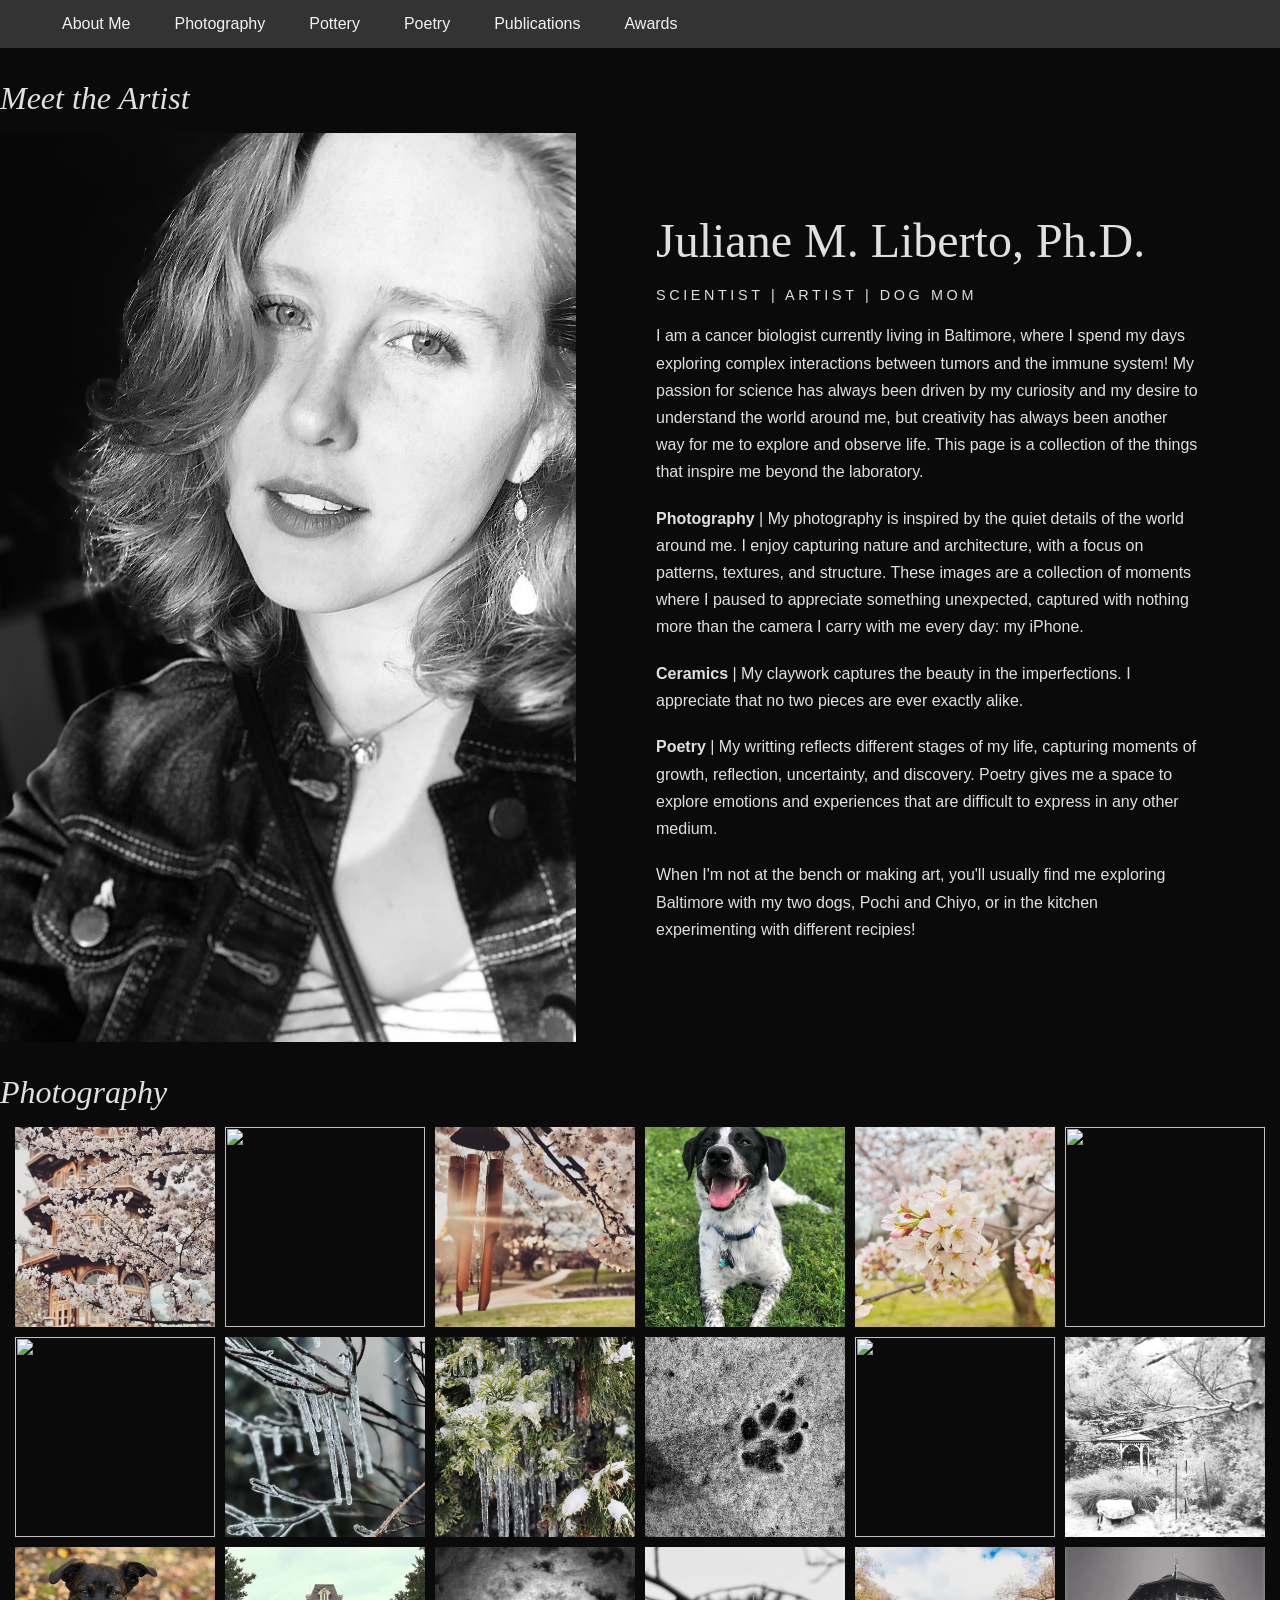
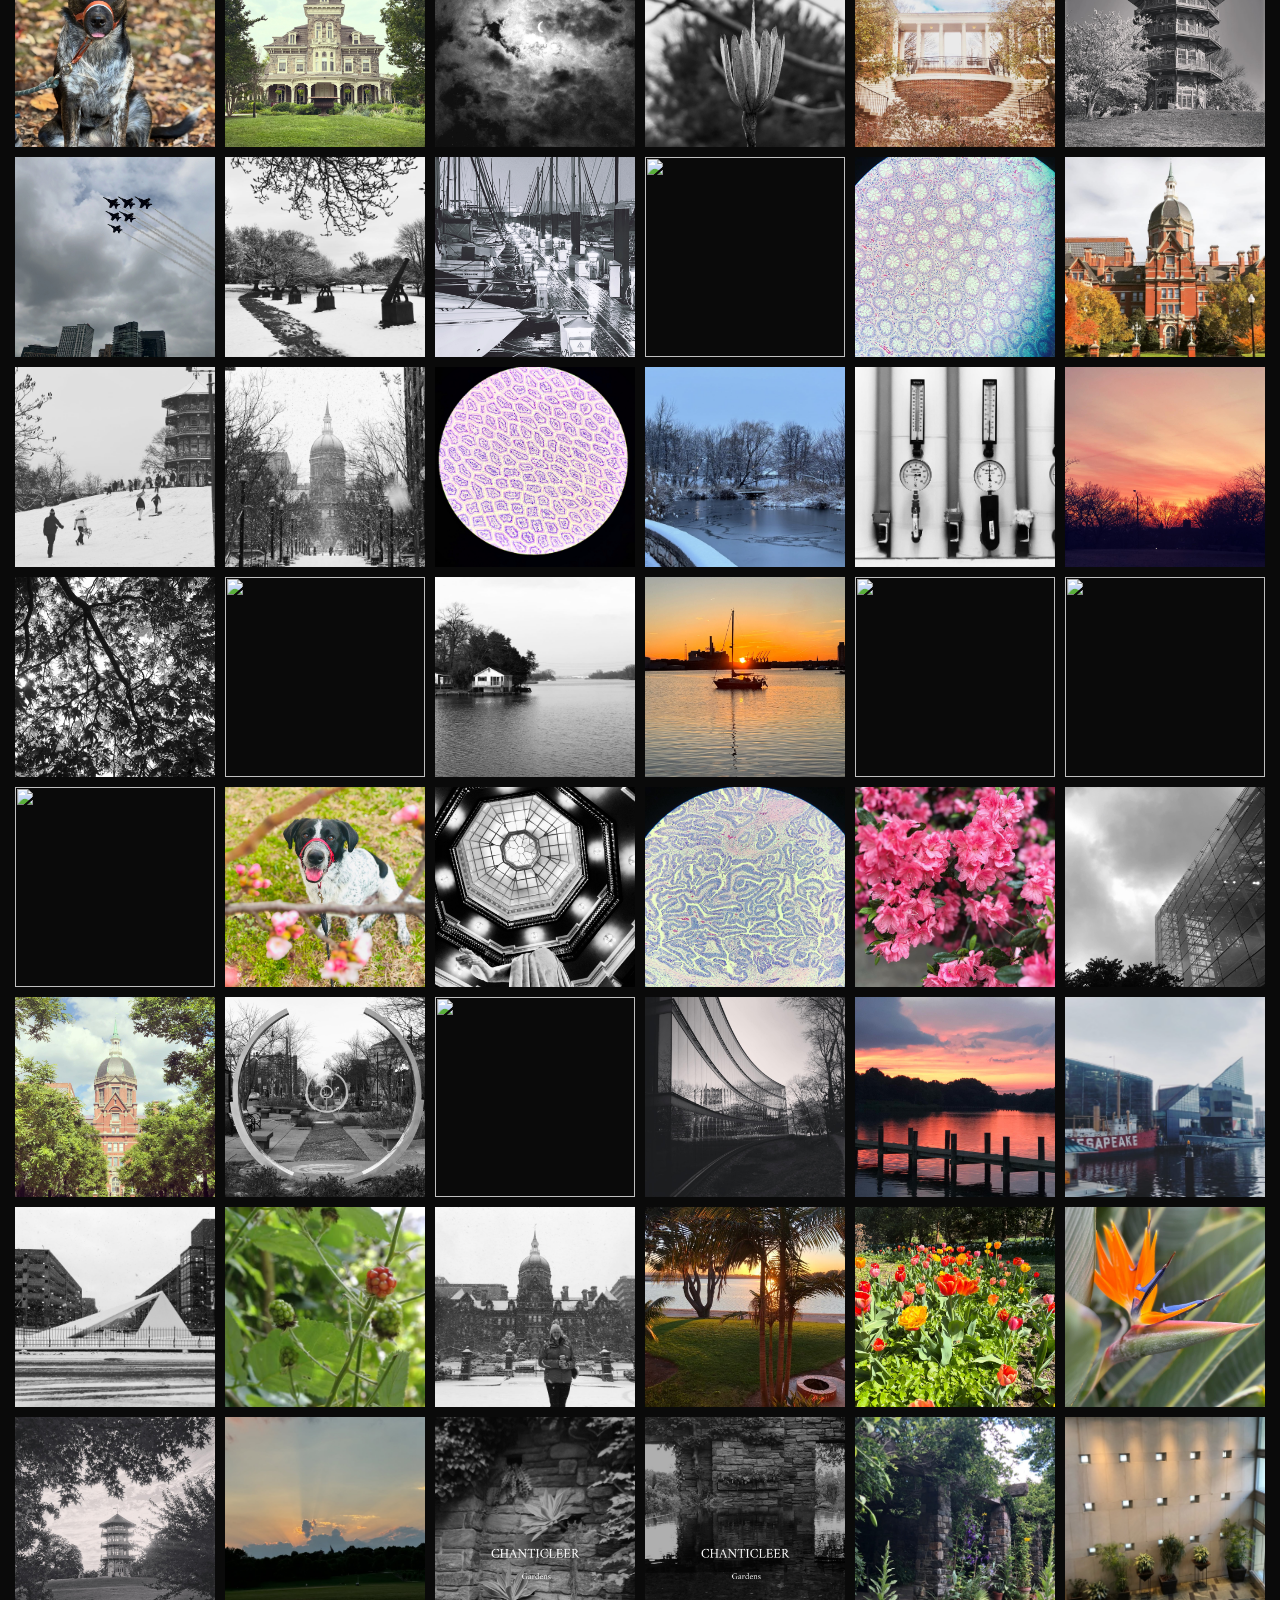
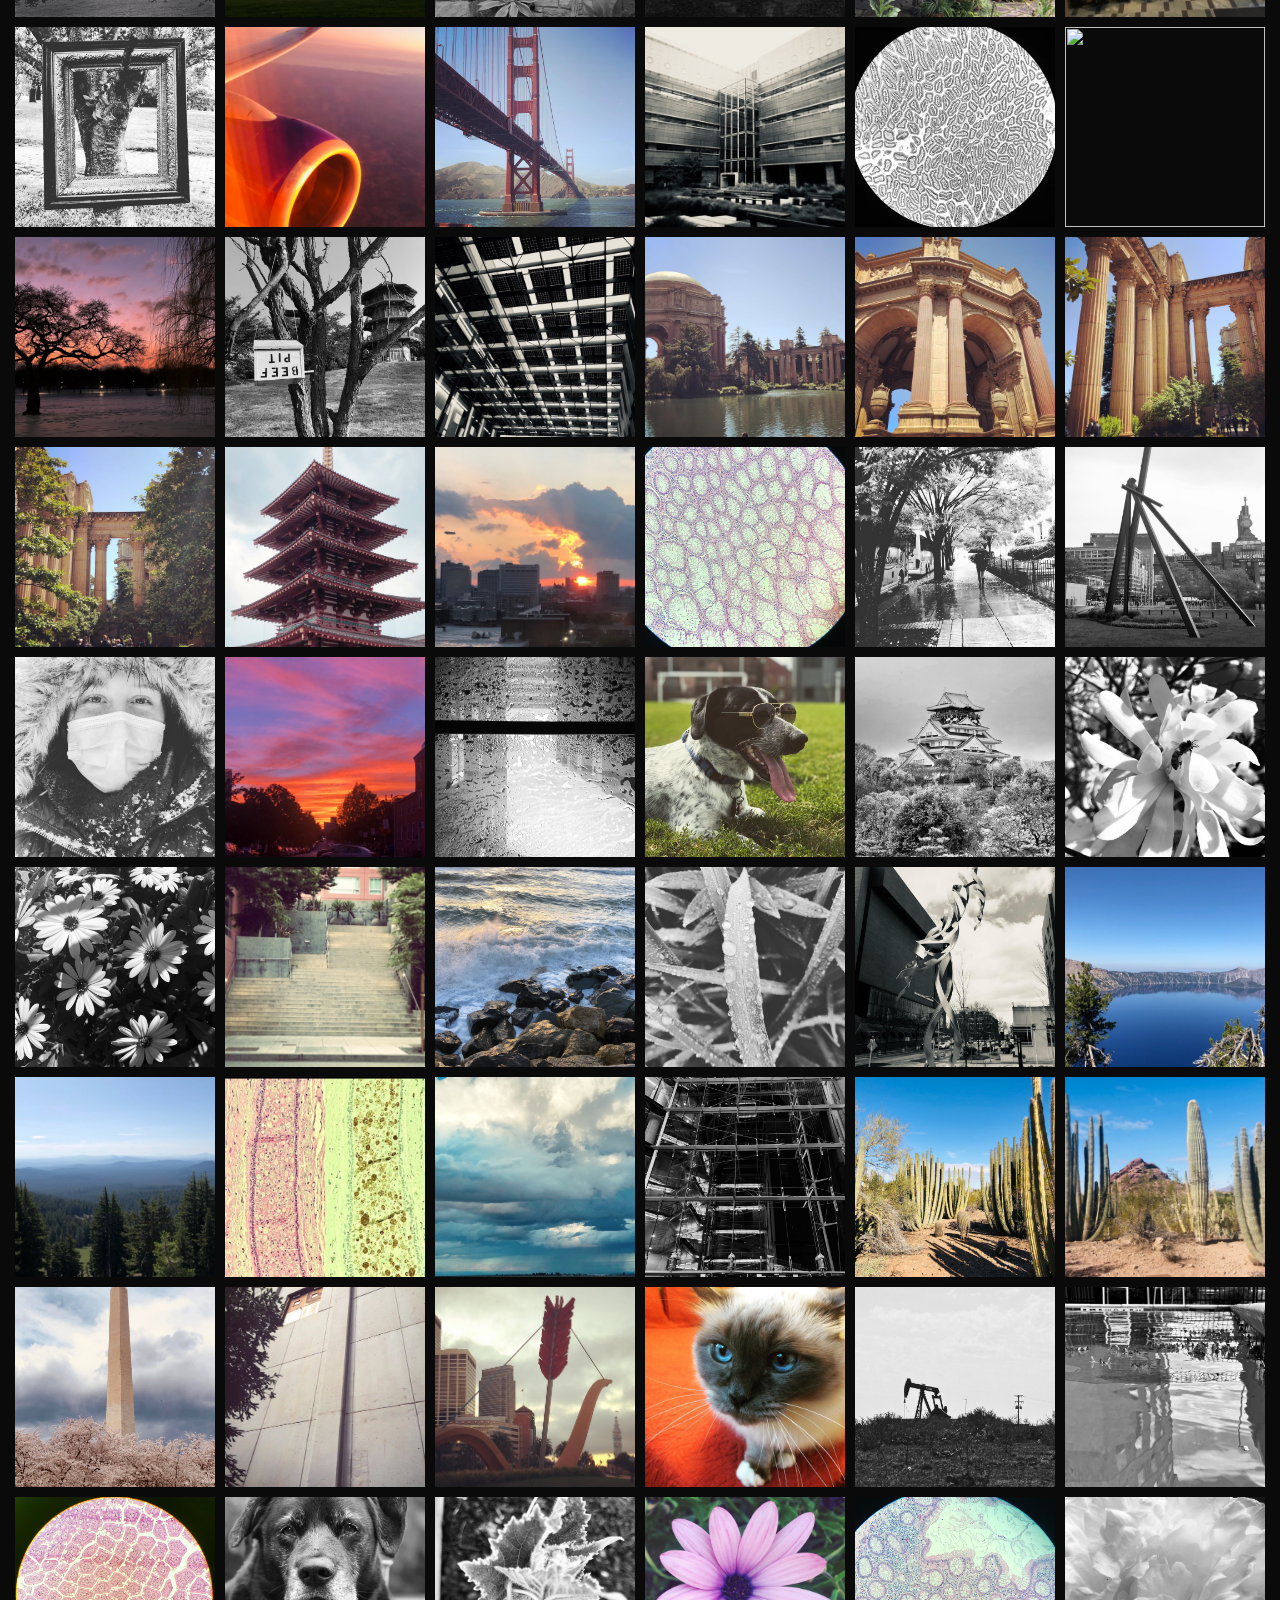
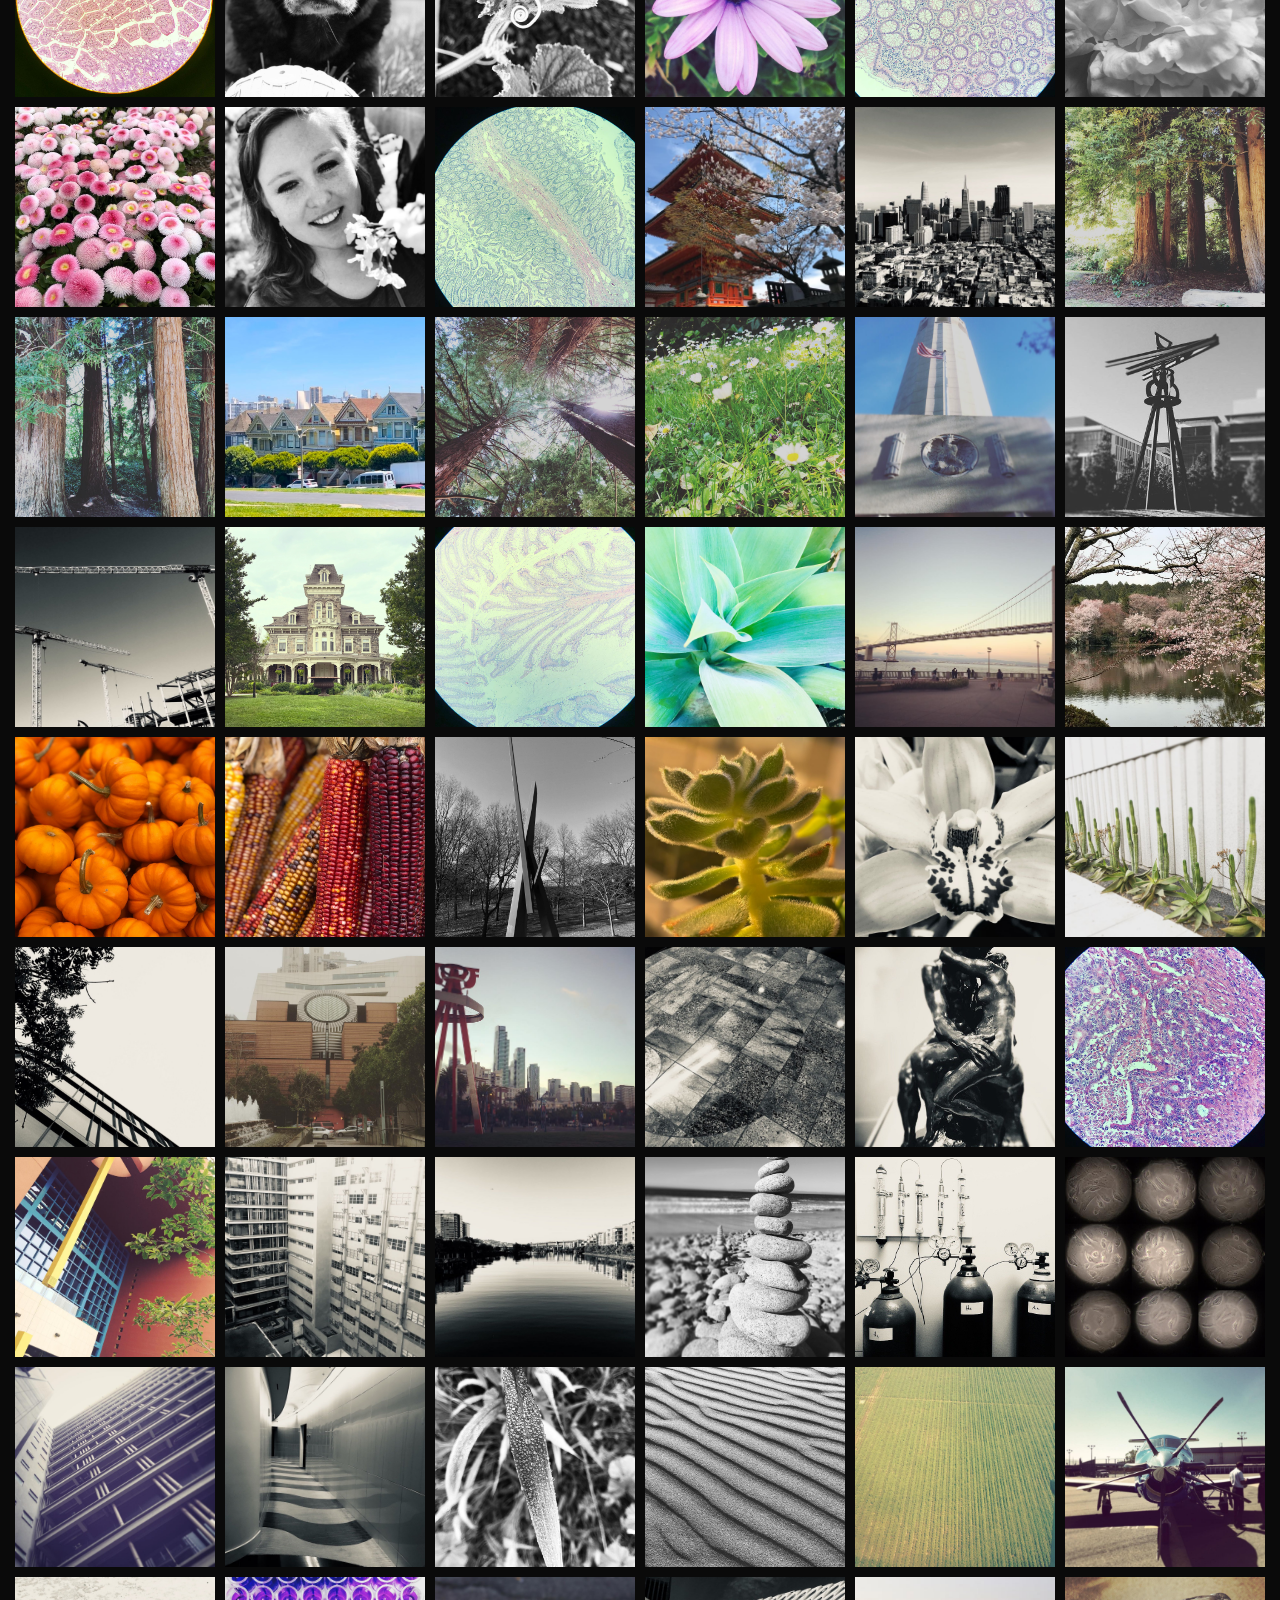
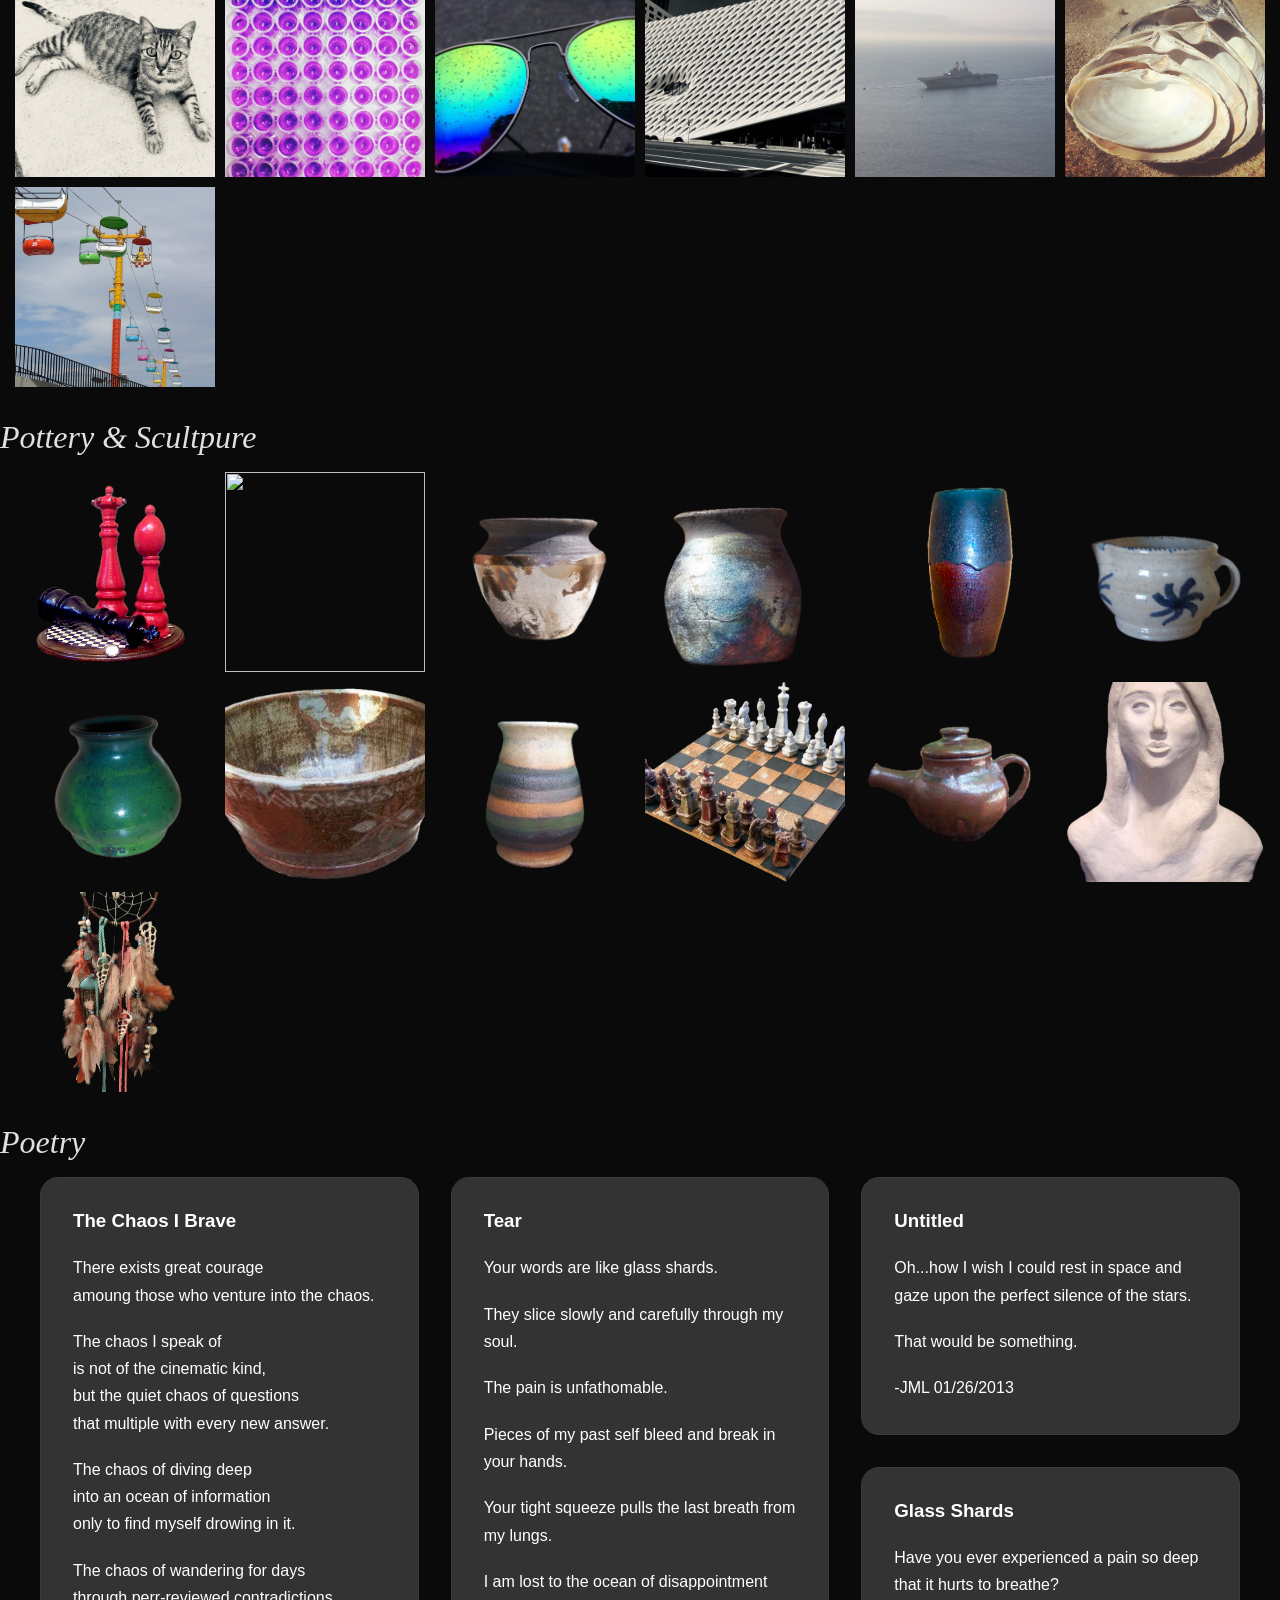
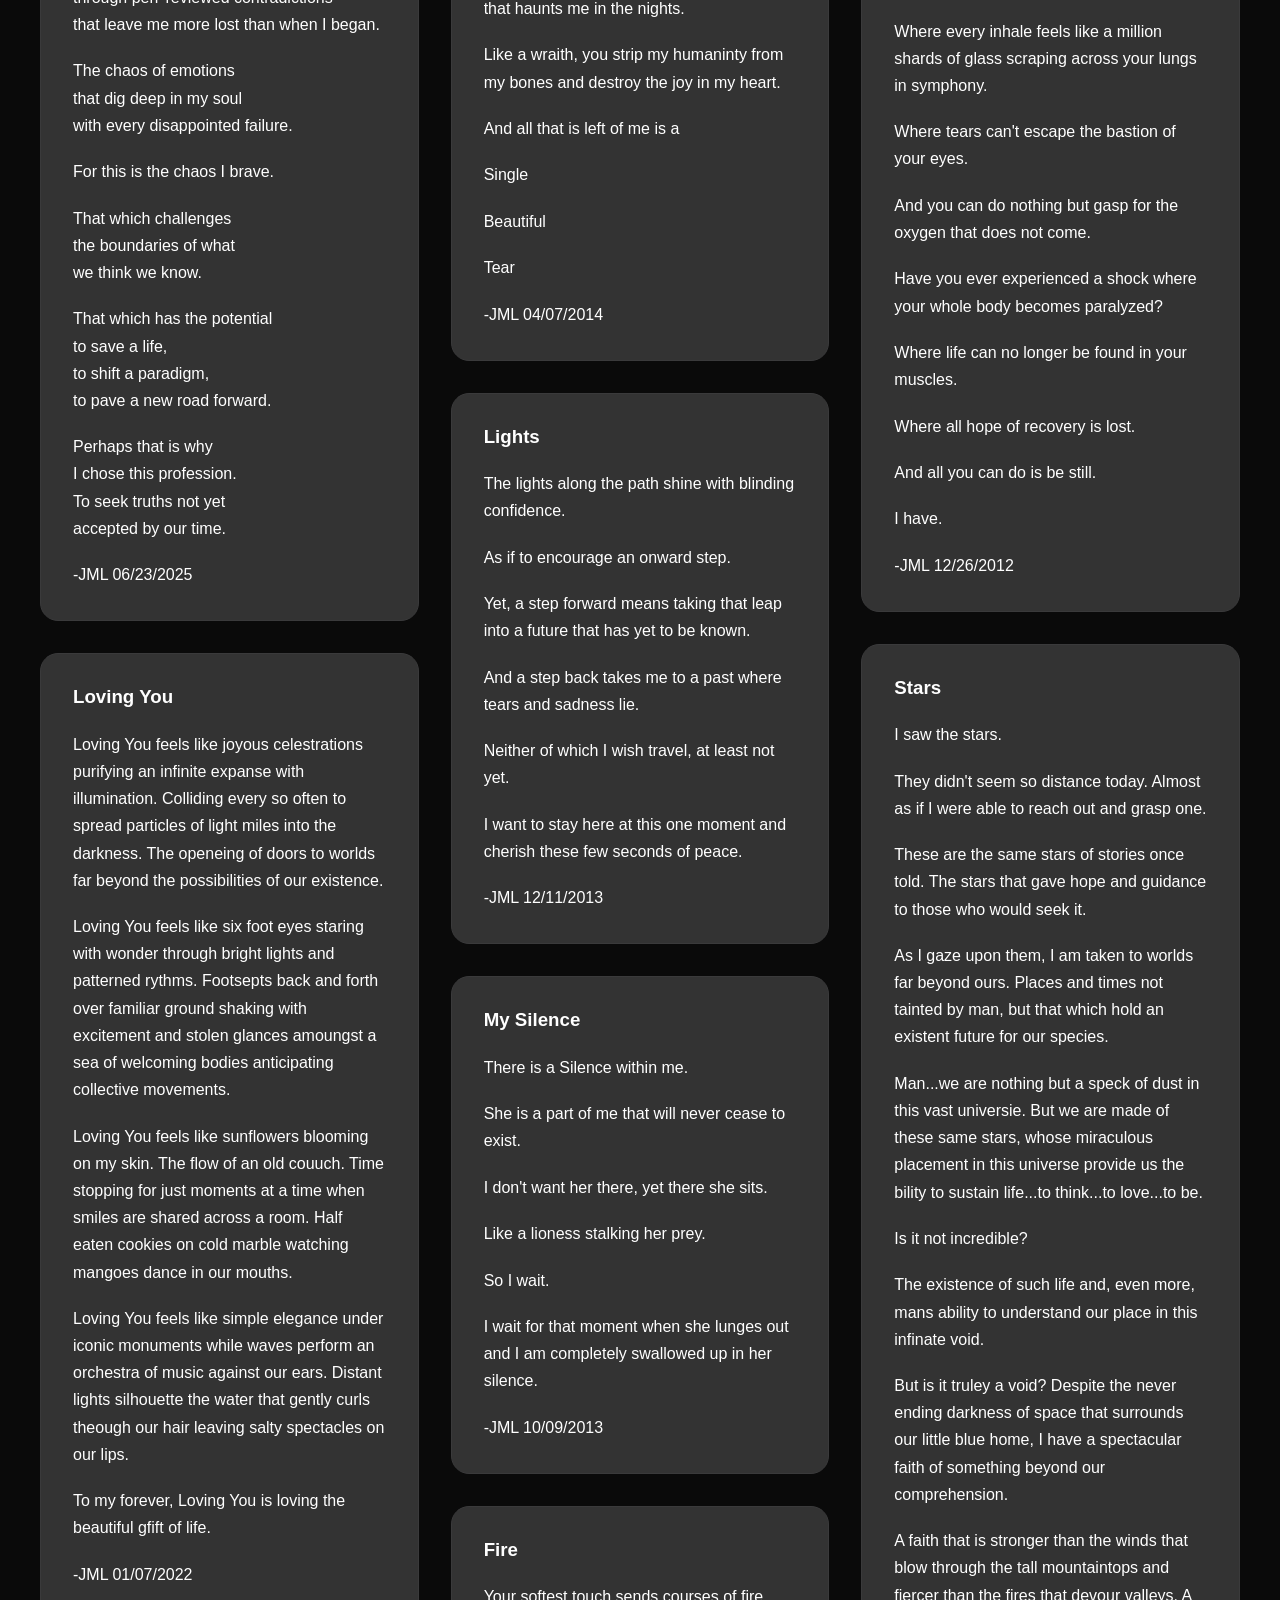
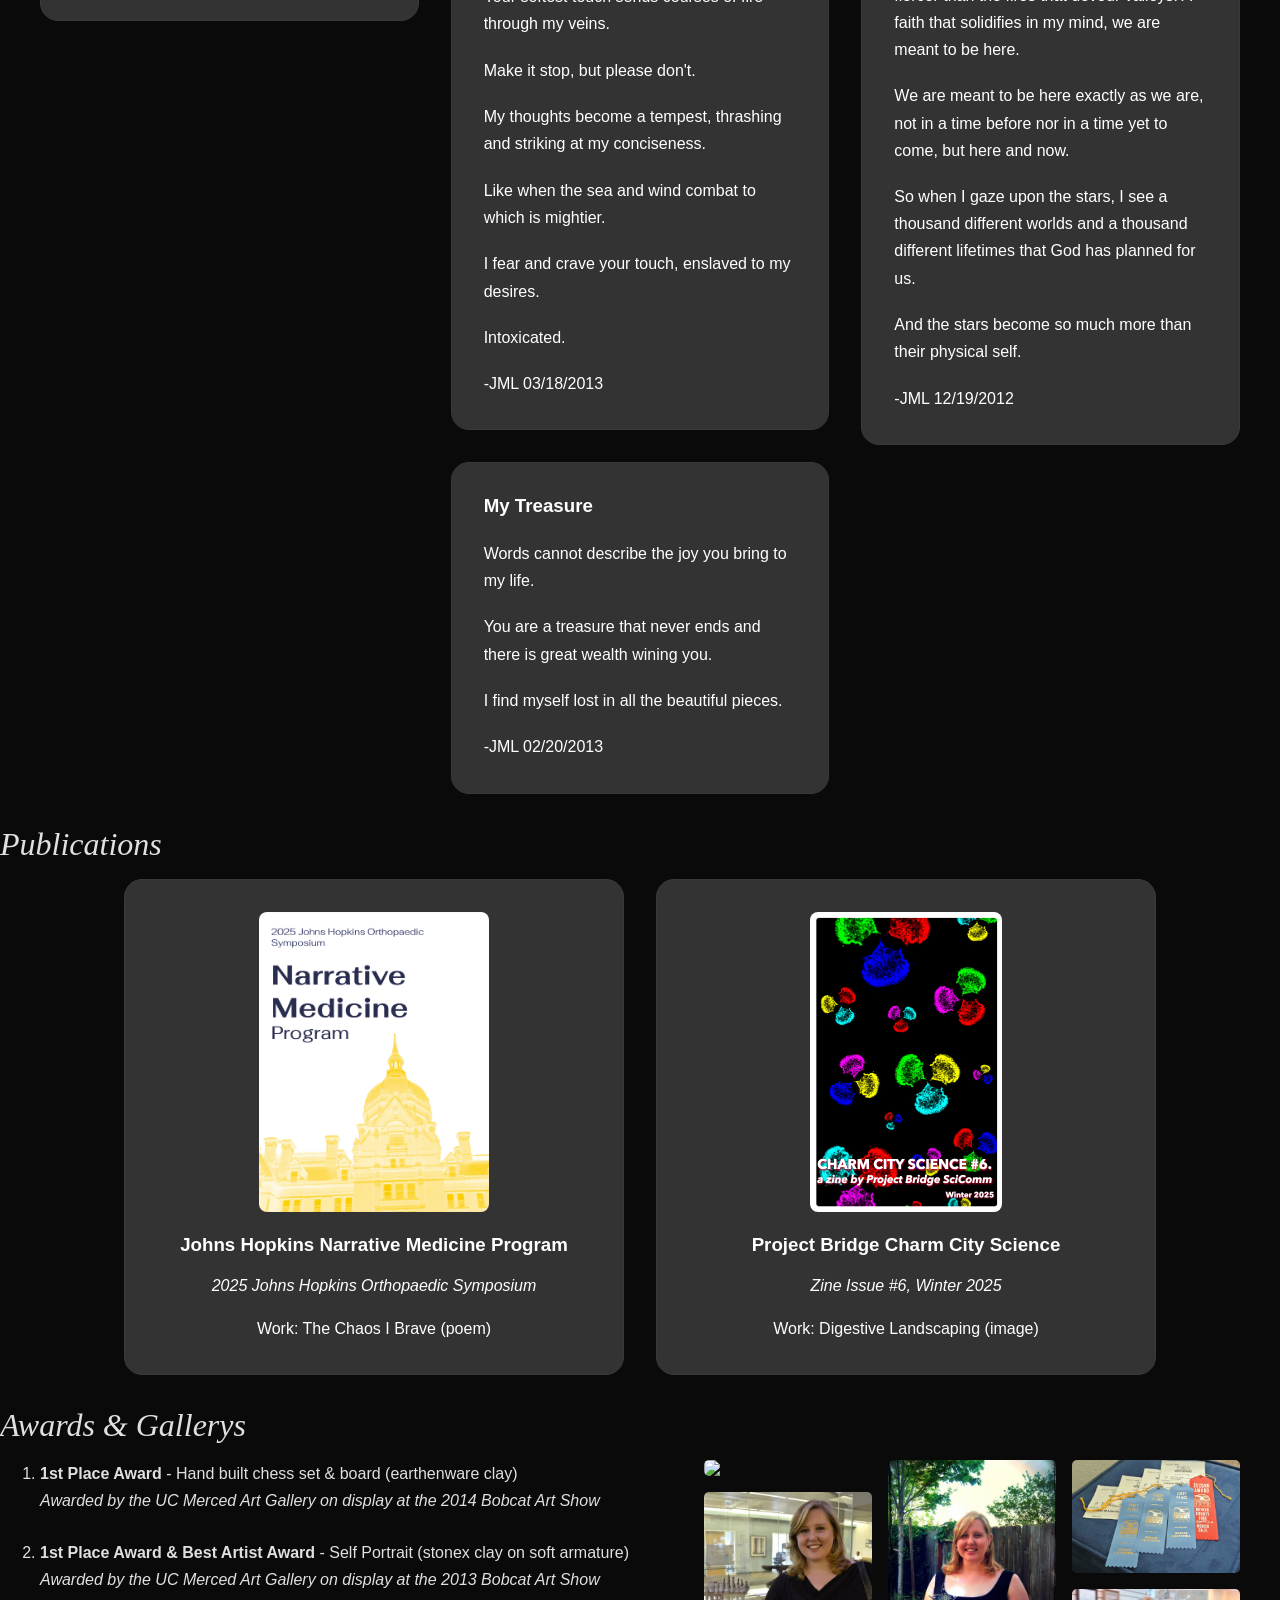
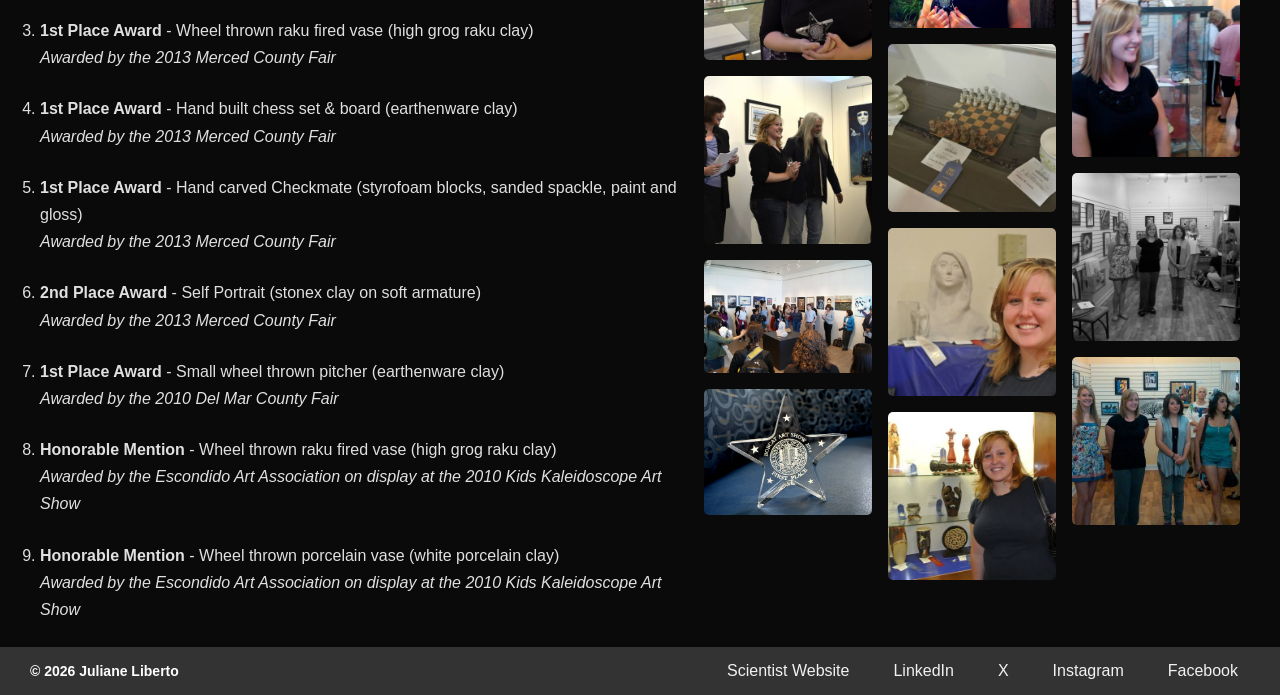
==== art.html @ 74d67e04 "Update art.html" ====
<!DOCTYPE html>

<html lang="en">

<head>
    <meta charset="UTF-8">
    <meta name="viewport" content="width=device-width, initial-scale=1.0">
    <title>Juliane M. Liberto | My Art</title>
    <link rel="stylesheet" href="assets/css/style-art.css">
    <script defer src="java/script-art.js"></script>
</head>
<body>

    <!-- NAVIGATION -->
    <nav class="navbar">
        <ul class="nav-links">
            <li><a href="#about">About Me</a></li>
            <li><a href="#photos">Photography</a></li>
            <li><a href="#pottery">Pottery</a></li>
            <li><a href="#poetry">Poetry</a></li>
            <li><a href="#publications">Publications</a></li>
            <li><a href="#awards">Awards</a></li>
        </ul>
    </nav>
    
    <!-- HERO/ABOUT ME -->
    <section id="about">
        <h2>Meet the Artist</h2>
        <div class="hero">
            <div class = "hero-image">
                <img src = "assets/images/Selfie.jpg">
            </div>
            <div class = "hero-text">
                <h1>Juliane M. Liberto, Ph.D.</h1>
                <h2> Scientist | Artist | Dog Mom</h2>
                <p>I am a cancer biologist currently living in Baltimore, where I spend my days exploring complex interactions between tumors and the immune system! My passion for science has always been driven by my curiosity and my desire to understand the world around me, but creativity has always been another way for me to explore and observe life. This page is a collection of the things that inspire me beyond the laboratory.</p>
                <p><strong>Photography</strong> | My photography is inspired by the quiet details of the world around me. I enjoy capturing nature and architecture, with a focus on patterns, textures, and structure. These images are a collection of moments where I paused to appreciate something unexpected, captured with nothing more than the camera I carry with me every day: my iPhone.</p>
                <p><strong>Ceramics</strong> | My claywork captures the beauty in the imperfections. I appreciate that no two pieces are ever exactly alike.</p>
                <p><strong>Poetry</strong> | My writting reflects different stages of my life, capturing moments of growth, reflection, uncertainty, and discovery. Poetry gives me a space to explore emotions and experiences that are difficult to express in any other medium.</p>                    
                <p>When I'm not at the bench or making art, you'll usually find me exploring Baltimore with my two dogs, Pochi and Chiyo, or in the kitchen experimenting with different recipies!</p>
            </div>
        </div>
    </section>
    
    <!-- PHOTOGRAPHY -->
    <section id="photos">
        <h2>Photography</h2>
        <div class = "grid">
            <img src = "assets/images/18275713021117978.jpg"> <!-- MD_PPPagodaBlossoms -->
            <img src = "assets/images/IMG_4010.jpg"> <!-- MD_JHUBlossoms -->
            <img src = "assets/images/17868440552884797.jpg"> <!-- MD_PPBlossoms1 -->
            <img src = "assets/images/ 1234567891011123.jpg"> <!-- Pochi -->
            <img src = "assets/images/18075616849769360.jpg"> <!-- MD_PPBlossoms2 -->
            <img src = "assets/images/IMG_7953.jpg"> <!-- SF_WaterAtSunset -->
            <img src = "assets/images/IMG_6612.jpg"> <!-- MD_LilyFlower -->
            <img src = "assets/images/18027067657736449.jpg"> <!-- MD_Icicles1 -->
            <img src = "assets/images/17996451332431751.jpg"> <!-- MD_Icicles2 -->
            <img src = "assets/images/18009868124477080.jpg"> <!-- BW_MD_PawInSnow -->
            <img src = "assets/images/IMG_6751.jpg"> <!-- MD_Flower -->
            <img src = "assets/images/17896016388464904.jpg"> <!-- BW_MD_Cylburn1 -->
            <img src = "assets/images/18083611576954172.jpg"> <!-- Chiyo_Shenandoah -->
            <img src = "assets/images/17963995955935216.jpg"> <!-- MD_Cylburn2 -->
            <img src = "assets/images/17899351715902103.jpg"> <!-- BW_MD_EclipseClouds -->
            <img src = "assets/images/17976720200819033.jpg"> <!-- BW_MD_WinterTulip -->
            <img src = "assets/images/17847701504464578.jpg"> <!-- MD_JHU_Fall1 -->
            <img src = "assets/images/17989870031433880.jpg"> <!-- BW_MD_Pagoda1 -->
            <img src = "assets/images/18078051806297917.jpg"> <!-- MD_InnerHarborBlueAngels -->
            <img src = "assets/images/18007490387197070.jpg"> <!-- BW_MD_PPCanons -->
            <img src = "assets/images/18027632108835822.jpg"> <!-- BW_MD_HarborAtNight -->
            <img src = "assets/images/IMG_9823.jpg"> <!-- MD_Chiyo -->
            <img src = "assets/images/17854873151444015.jpg"> <!-- MouseIntestine2 -->
            <img src = "assets/images/17947781770596377.jpg"> <!-- MD_JHU_Fall2 -->
            <img src = "assets/images/18066590923469514.jpg"> <!-- BW_MD_Pagoda2 -->
            <img src = "assets/images/18096099460201379.jpg"> <!-- BW_MD_JHUinSnow -->
            <img src = "assets/images/DigestiveLandscaping.jpg"> <!-- MouseIntestine1 -->
            <img src = "assets/images/18068316580852893.jpg"> <!-- MD_PPinSnow -->
            <img src = "assets/images/18208052365254535.jpg"> <!-- BW_MD_JHUGauges -->
            <img src = "assets/images/17965328315230324.jpg"> <!-- MD_Sunset1 -->
            <img src = "assets/images/17846128097112179.jpg"> <!-- BW_MD_PPLayeredLeaves -->
            <img src = "assets/images/IMG_7323.jpg"> <!-- VA_ShenandoahRedLeaf -->
            <img src = "assets/images/17851296382909529.jpg"> <!-- BW_MD_Island -->
            <img src = "assets/images/18167371132393823.jpg"> <!-- MD_InnerHarborSunset -->
            <img src = "assets/images/IMG_7806.jpg"> <!-- BW_MD_PagodainSnow -->
            <img src = "assets/images/IMG_7807.jpg"> <!-- MD_Ships -->
            <img src = "assets/images/IMG_7808.jpg"> <!-- MD_DragonBoats -->
            <img src = "assets/images/18036667235259570.jpg"> <!-- Pochi_in_Flowers -->
            <img src = "assets/images/17856407576174954.jpg"> <!-- BW_MD_JHUJesus -->
            <img src = "assets/images/17895119359838947.jpg"> <!-- MouseIntestine5 -->
            <img src = "assets/images/18056171233588940.jpg"> <!-- MD_FlowersPink -->
            <img src = "assets/images/17877134407741449.jpg"> <!-- BW_MD_JHU1 -->
            <img src = "assets/images/17883355151187579.jpg"> <!-- MD_JHU_Spring -->
            <img src = "assets/images/17883258389011211.jpg"> <!-- BW_MD_JHULayeredCircles -->
            <img src = "assets/images/IMG_8088.jpg"> <!-- AZ_AtSunset -->
            <img src = "assets/images/17895554587681566.jpg"> <!-- BW_MD_JHU2 -->
            <img src = "assets/images/17989442896253001.jpg"> <!-- MD_Sunset2 -->
            <img src = "assets/images/17897064811554891.jpg"> <!-- MD_InnerHarbor -->
            <img src = "assets/images/17912706169540729.jpg"> <!-- BW_MD_JHU_SnowSculpture -->
            <img src = "assets/images/649508293_26736950449222423_2901453184383893460_n.jpg"> <!-- Raspberry -->
            <img src = "assets/images/17923829380478224.jpg"> <!-- BW_MD_JHUSnowSelfie -->
            <img src = "assets/images/17903519833278147.jpg"> <!-- SD_Sunset -->
            <img src = "assets/images/18208412791333771.jpg"> <!-- MD_Tulips -->
            <img src = "assets/images/18335495953115835.jpg"> <!-- MD_BirdofParadise -->
            <img src = "assets/images/17928628106405914.jpg"> <!-- BW_MD_Pagoda2 -->
            <img src = "assets/images/18008047739553628.jpg"> <!-- MD_Sunset3 -->
            <img src = "assets/images/17845973570214111.jpg"> <!-- BW_PA_Chanticleer1 -->
            <img src = "assets/images/17901192943497625.jpg"> <!-- BW_PA_Chanticleer2 -->
            <img src = "assets/images/17865584929892481.jpg"> <!-- BW_PA_Chanticleer3 -->
            <img src = "assets/images/17848522576667403.jpg"> <!-- MD_SKCCC -->
            <img src = "assets/images/17932375607661897.jpg"> <!-- BW_MD_PPFrameInTree -->
            <img src = "assets/images/17897781826708596.jpg"> <!-- SouthwestSunset -->
            <img src = "assets/images/18000338470223459.jpg"> <!-- SF_GoldenGate -->
            <img src = "assets/images/18014115889271383.jpg"> <!-- BW_SF_UCSF3 -->
            <img src = "assets/images/17935574800836279.jpg"> <!-- BW_MD_DigestiveLandscape1 -->
            <img src = "assets/images/IMG_8610.jpg"> <!-- MD_LongwoodGardens -->
            <img src = "assets/images/17882945646443183.jpg"> <!-- MD_Sunset4 -->
            <img src = "assets/images/17941452896554369.jpg"> <!-- BW_MD_PPBeefPit -->
            <img src = "assets/images/17848920256854147.jpg"> <!-- BW_UCMerced -->
            <img src = "assets/images/17884428400351086.jpg"> <!-- SF_PofFA1 -->
            <img src = "assets/images/17934376969289689.jpg"> <!-- SF_PofFA3 -->
            <img src = "assets/images/17990131816242925.jpg"> <!-- SF_PofFA3 -->
            <img src = "assets/images/18037112365159751.jpg"> <!-- SF_PofFA4 -->
            <img src = "assets/images/18043091404077943.jpg"> <!-- Japan_Tenoji -->
            <img src = "assets/images/17960836501348425.jpg"> <!-- MD_Sunsets1 -->
            <img src = "assets/images/17900657701735244.jpg"> <!-- MouseIntestine6 -->
            <img src = "assets/images/17958259580088698.jpg"> <!-- BW_MD_JHUinRain -->
            <img src = "assets/images/18046585495249722.jpg"> <!-- BW_MD_CitySculpture1 -->
            <img src = "assets/images/18046732708287240.jpg"> <!-- BW_MD_SelfieInSnow -->
            <img src = "assets/images/18090450646305992.jpg"> <!-- MD_Sunsets2 -->
            <img src = "assets/images/18084220048243693.jpg"> <!-- BW_MD_LinesinRain -->
            <img src = "assets/images/18313054786013193.jpg"> <!-- Pochi_in_Sunglasses -->
            <img src = "assets/images/17859002167712148.jpg"> <!-- BW_Japan_OsakaCastle -->
            <img src = "assets/images/17870514718632728.jpg"> <!-- BW_PA_BeeOnFlower -->
            <img src = "assets/images/17871502034444110.jpg"> <!-- BW_PA_FlowerShadows -->
            <img src = "assets/images/17847809938107191.jpg"> <!-- SF_Stairs -->
            <img src = "assets/images/17987001799249649.jpg"> <!-- SF_Waves -->
            <img src = "assets/images/18055900306225135.jpg"> <!-- BW_SF_DewDrops -->
            <img src = "assets/images/18193084141021032.jpg"> <!-- BW_MD_CitySculpture2 -->
            <img src = "assets/images/18067904539117917.jpg"> <!-- OR_CraterLake1 -->
            <img src = "assets/images/18067904539117918.jpg"> <!-- OR_CraterLake2 -->
            <img src = "assets/images/17859300941508575.jpg"> <!-- MouseIntestine3 -->
            <img src = "assets/images/17856318178357828.jpg"> <!-- Merced_Storm -->
            <img src = "assets/images/17963135774903936.jpg"> <!-- BW_DC_AmericasSquare -->
            <img src = "assets/images/17881514968957063.jpg"> <!-- AZ_Cactus1 -->
            <img src = "assets/images/17881927759984486.jpg"> <!-- AZ_Cactus2 -->
            <img src = "assets/images/485629030_9968784379798960_5887297720724722309_n.jpg"> <!-- DC_Monument -->
            <img src = "assets/images/657342301_26898110383106428_258017972776263206_n.jpg"> <!-- SF_DoorwaytoNowhere -->
            <img src = "assets/images/657371376_26895470516703748_6027304696653322237_n.jpg"> <!-- SF_ArrowSculpture -->
            <img src = "assets/images/17845937704096157.jpg"> <!-- Merced_Cat2 -->
            <img src = "assets/images/18015104978421218.jpg"> <!-- BW_TX_Odessa1 -->
            <img src = "assets/images/18048750151829287.jpg"> <!-- BW_TX_Odessa2 -->
            <img src = "assets/images/17860221140078252.jpg"> <!-- MouseIntestine4 -->
            <img src = "assets/images/17929447237704538.jpg"> <!-- BW_PA_Barkley -->
            <img src = "assets/images/17862272239906525.jpg"> <!-- BW_PA_SpiralLeaves -->
            <img src = "assets/images/17869203577109862.jpg"> <!-- PA_PurpleFlower -->
            <img src = "assets/images/17971464265361167.jpg"> <!-- MouseIntestine7 -->    
            <img src = "assets/images/18104698249149600.jpg"> <!-- BW_PA_Peony -->
            <img src = "assets/images/18024122080142077.jpg"> <!-- Japan_Flowers -->
            <img src = "assets/images/17908195969397119.jpg"> <!-- BW_Japan_Selfie -->
            <img src = "assets/images/17973364834356739.jpg"> <!-- MouseIntestine8 -->
            <img src = "assets/images/18053168959020969.jpg"> <!-- BW_Japan_Blossom -->               
            <img src = "assets/images/17849378104830460.jpg"> <!-- BW_SF_Skyline1 -->
            <img src = "assets/images/17877609646398131.jpg"> <!-- SF_Redwood1 -->
            <img src = "assets/images/17963716129280373.jpg"> <!-- SF_Redwood2 -->            
            <img src = "assets/images/17881815190388323.jpg"> <!-- SF_PaintedLadies --> 
            <img src = "assets/images/18051075640151212.jpg"> <!-- SF_Redwood3 -->
            <img src = "assets/images/17880511918382418.jpg"> <!-- SF_RedwoodFlowers -->            
            <img src = "assets/images/17856273193047720.jpg"> <!-- SF_CoitTower -->
            <img src = "assets/images/17858716654700466.jpg"> <!-- BW_SF_CitySculpture -->            
            <img src = "assets/images/17877959431505347.jpg"> <!-- BW_SF_TowerMovers -->
            <img src = "assets/images/17963995955935216.jpg"> <!-- SF_UCSFPalms -->
            <img src = "assets/images/18087329863242873.jpg"> <!-- MouseIntestine9 -->            
            <img src = "assets/images/17866920406237687.jpg"> <!-- SF_Succulent1 -->
            <img src = "assets/images/17860401424016382.jpg"> <!-- SF_Bridge2 -->
            <img src = "assets/images/17847868720392944.jpg"> <!-- Japan_Landscape1 -->
            <img src = "assets/images/18011392609786599.jpg"> <!-- MD_Pumpkins -->
            <img src = "assets/images/18274705633157160.jpg"> <!-- MD_Corn -->
            <img src = "assets/images/17906048608576944.jpg"> <!-- BW_MD_JHUSculture -->
            <img src = "assets/images/18368459554072071.jpg"> <!-- MD_Succulent -->
            <img src = "assets/images/17847869308848751.jpg"> <!-- BW_SF_Orchid -->
            <img src = "assets/images/17883002503031109.jpg"> <!-- SF_CactusWall -->
            <img src = "assets/images/17862624928641448.jpg"> <!-- BW_SF_UCSF1 -->
            <img src = "assets/images/17854680919003634.jpg"> <!-- SF_Building -->
            <img src = "assets/images/17860641007037576.jpg"> <!-- SF_Skyline2 -->
            <img src = "assets/images/17869370824565719.jpg"> <!-- BW_SF_CircleSquares -->
            <img src = "assets/images/17869603249593656.jpg"> <!-- BW_SF_Rodin -->
            <img src = "assets/images/18089858833235205.jpg"> <!-- MouseIntestine10 -->
            <img src = "assets/images/17858454823048451.jpg"> <!-- SF_UCSF -->
            <img src = "assets/images/17882615518493308.jpg"> <!-- BW_SF_UCSF2 -->       
            <img src = "assets/images/18053976118202099.jpg"> <!-- BW_SF_MiniBridge -->
            <img src = "assets/images/18075676438195757.jpg"> <!-- BW_SF_StackedStones -->
            <img src = "assets/images/18083293135153797.jpg"> <!-- BW_SF_GasCanisters -->
            <img src = "assets/images/17887151506069573.jpg"> <!-- Podocytes -->
            <img src = "assets/images/17860224148010283.jpg"> <!-- SF_UCSF4 -->
            <img src = "assets/images/18124543558005729.jpg"> <!-- BW_SF_WonkyHallway -->
            <img src = "assets/images/17946181829194721.jpg"> <!-- BW_SF_OmbreDew -->
            <img src = "assets/images/18249321793097476.jpg"> <!-- BW_SF_BeachLines -->                       
            <img src = "assets/images/17851884412067179.jpg"> <!-- Merced_Grass -->
            <img src = "assets/images/17859024448004167.jpg"> <!-- Merced_BoutiqieAir -->
            <img src = "assets/images/17857689973713586.jpg"> <!-- BW_Merced_Cat1 -->
            <img src = "assets/images/17844111313094310.jpg"> <!-- Purple_Assay -->          
            <img src = "assets/images/17843718550181081.jpg"> <!-- GlassesinRain -->          
            <img src = "assets/images/17843973733931430.jpg"> <!-- BW_LA_Broad -->
            <img src = "assets/images/1234567891011121.jpg"> <!-- USSBHR -->
            <img src = "assets/images/18092206651171971.jpg"> <!-- Seashells -->
            <img src = "assets/images/65025841824932179.jpg"> <!-- SantaCruz -->
        
        </div>
    </section>
    
    <!-- POTTERY/SCULPTURE -->
    <section id="pottery">
        <h2>Pottery & Scultpure</h2>
        <div class = "grid">
            <img src = "assets/images/646375187_26684862757764526_8979854253125657568_n.png"> <!-- Checkmate -->
            <img src = "assets/images/bluepot.png"> <!-- Bluepot -->
            <img src = "assets/images/505232330_24311841671733325_8449629630384214904_n.png"> <!-- RakuPot1 -->
            <img src = "assets/images/505302826_24311841591733333_6195192807626068235_n.png"> <!-- RakuPot2 -->
            <img src = "assets/images/552894529_25195294043388079_5266484437016220966_n.png"> <!-- TallVase -->
            <img src = "assets/images/554484873_25195294150054735_220947179709273135_n.png"> <!-- SmallPitcher -->
            <img src = "assets/images/552582483_25195293910054759_5347318285366031094_n.png"> <!-- GreenPot -->
            <img src = "assets/images/506687902_24325956950321797_1579977733908949883_n.png"> <!-- RedBowl -->
            <img src = "assets/images/506259744_24325956883655137_57917391812533515_n.png"> <!-- LargePot -->
            <img src = "assets/images/506002340_9810452832394878_146524469732217721_n.png"> <!-- ChessSet -->
            <img src = "assets/images/506419019_24325957003655125_159489522345412127_n.png"> <!-- Teapot -->
            <img src = "assets/images/646192374_26692983500285785_3378144582283926205_n.png"> <!-- SelfPortrait -->
            <img src = "assets/images/649177553_26742642835319851_1174289197173829986_n.png"> <!-- DreamCatcher -->
            
        </div>
    </section>
    
    <!-- POETRY -->
     <section id="poetry">
        <h2>Poetry</h2>
         <div class="poetry-cards">
             <div class="poetry-card"> <!-- POEM Start -->
                 <h3>The Chaos I Brave</h3>
                 <p>There exists great courage<br>amoung those who venture into the chaos.</p>
                 <p>The chaos I speak of<br>is not of the cinematic kind,<br>but the quiet chaos of questions<br>that multiple with every new answer.</p>
                 <p>The chaos of diving deep<br>into an ocean of information<br>only to find myself drowing in it.</p>
                 <p>The chaos of wandering for days<br>through perr-reviewed contradictions<br>that leave me more lost than when I began.</p>
                 <p>The chaos of emotions<br>that dig deep in my soul<br>with every disappointed failure.</p>
                 <p>For this is the chaos I brave.</p>
                 <p>That which challenges<br>the boundaries of what<br>we think we know.</p>
                 <p>That which has the potential<br>to save a life,<br>to shift a paradigm,<br>to pave a new road forward.</p>
                 <p>Perhaps that is why<br>I chose this profession.<br>To seek truths not yet<br>accepted by our time.</p>
                 <p>-JML 06/23/2025</p>
             </div>
             <div class="poetry-card"> <!-- POEM Start -->
                 <h3>Loving You</h3>
                 <p>Loving You feels like joyous celestrations purifying an infinite expanse with illumination. Colliding every so often to spread particles of light miles into the darkness. The openeing of doors to worlds far beyond the possibilities of our existence.</p> 
                 <p>Loving You feels like six foot eyes staring with wonder through bright lights and patterned rythms. Footsepts back and forth over familiar ground shaking with excitement and stolen glances amoungst a sea of welcoming bodies anticipating collective movements.</p>
                 <p>Loving You feels like sunflowers blooming on my skin. The flow of an old couuch. Time stopping for just moments at a time when smiles are shared across a room. Half eaten cookies on cold marble watching mangoes dance in our mouths.</p>
                 <p>Loving You feels like simple elegance under iconic monuments while waves perform an orchestra of music against our ears. Distant lights silhouette the water that gently curls theough our hair leaving salty spectacles on our lips.</p>
                 <p>To my forever, Loving You is loving the beautiful gfift of life.</p>
                 <p>-JML 01/07/2022</p>
             </div>
             <div class="poetry-card"> <!-- POEM Start -->
                 <h3>Tear</h3>
                 <p>Your words are like glass shards.</p>
                 <p>They slice slowly and carefully through my soul.</p>
                 <p>The pain is unfathomable.</p>
                 <p>Pieces of my past self bleed and break in your hands.</p>
                 <p>Your tight squeeze pulls the last breath from my lungs.</p>
                 <p>I am lost to the ocean of disappointment that haunts me in the nights.</p>
                 <p>Like a wraith, you strip my humaninty from my bones and destroy the joy in my heart.</p>
                 <p>And all that is left of me is a </p>
                 <p>Single</p>
                 <p>Beautiful</p>
                 <p>Tear</p>
                 <p>-JML 04/07/2014</p>
             </div>
             <div class="poetry-card"> <!-- POEM Start -->
                 <h3>Lights</h3>
                 <p>The lights along the path shine with blinding confidence.</p>
                 <p>As if to encourage an onward step.</p>
                 <p>Yet, a step forward means taking that leap into a future that has yet to be known.</p>
                 <p>And a step back takes me to a past where tears and sadness lie.</p>
                 <p>Neither of which I wish travel, at least not yet.</p>
                 <p>I want to stay here at this one moment and cherish these few seconds of peace.</p>
                 <p>-JML 12/11/2013</p>
             </div>
             <div class="poetry-card"> <!-- POEM Start -->
                 <h3>My Silence</h3>
                 <p>There is a Silence within me.</p>
                 <p>She is a part of me that will never cease to exist.</p>
                 <p>I don't want her there, yet there she sits.</p>
                 <p>Like a lioness stalking her prey.</p>
                 <p>So I wait.</p>
                 <p>I wait for that moment when she lunges out and I am completely swallowed up in her silence.</p>
                 <p>-JML 10/09/2013</p>
             </div>
             <div class="poetry-card"> <!-- POEM Start -->
                 <h3>Fire</h3>
                 <p>Your softest touch sends courses of fire through my veins.</p>
                 <p>Make it stop, but please don't.</p>
                 <p>My thoughts become a tempest, thrashing and striking at my conciseness.</p>
                 <p>Like when the sea and wind combat to which is mightier.</p>
                 <p>I fear and crave your touch, enslaved to my desires.</p>
                 <p>Intoxicated.</p>
                 <p>-JML 03/18/2013</p>
             </div>
             <div class="poetry-card"> <!-- POEM Start -->
                 <h3>My Treasure</h3>
                 <p>Words cannot describe the joy you bring to my life.</p> 
                 <p>You are a treasure that never ends and there is great wealth wining you.</p>
                 <p>I find myself lost in all the beautiful pieces.</p>
                 <p>-JML 02/20/2013</p>
             </div>
             <div class="poetry-card"> <!-- POEM Start -->
                 <h3>Untitled</h3>
                 <p>Oh...how I wish I could rest in space and gaze upon the perfect silence of the stars.</p>
                 <p>That would be something.</p>
                 <p>-JML 01/26/2013</p>
             </div>
             <div class="poetry-card"> <!-- POEM Start -->
                 <h3>Glass Shards</h3>
                 <p>Have you ever experienced a pain so deep that it hurts to breathe?</p>
                 <p>Where every inhale feels like a million shards of glass scraping across your lungs in symphony.</p>
                 <p>Where tears can't escape the bastion of your eyes.</p>
                 <p>And you can do nothing but gasp for the oxygen that does not come.</p>
                 <p>Have you ever experienced a shock where your whole body becomes paralyzed?</p>
                 <p>Where life can no longer be found in your muscles.</p>
                 <p>Where all hope of recovery is lost.</p>
                 <p>And all you can do is be still.</p>
                 <p>I have.</p>
                 <p>-JML 12/26/2012</p>
             </div>
             <div class="poetry-card"> <!-- POEM Start -->
                 <h3>Stars</h3>
                 <p>I saw the stars.</p>
                 <p>They didn't seem so distance today. Almost as if I were able to reach out and grasp one.</p>
                 <p>These are the same stars of stories once told. The stars that gave hope and guidance to those who would seek it.</p>
                 <p>As I gaze upon them, I am taken to worlds far beyond ours. Places and times not tainted by man, but that which hold an existent future for our species.</p>
                 <p>Man...we are nothing but a speck of dust in this vast universie. But we are made of these same stars, whose miraculous placement in this universe provide us the bility to sustain life...to think...to love...to be.</p>
                 <p>Is it not incredible?</p>
                 <p>The existence of such life and, even more, mans ability to understand our place in this infinate void.</p>
                 <p>But is it truley a void? Despite the never ending darkness of space that surrounds our little blue home, I have a spectacular faith of something beyond our comprehension.</p>
                 <p>A faith that is stronger than the winds that blow through the tall mountaintops and fiercer than the fires that devour valleys. A faith that solidifies in my mind, we are meant to be here.</p>
                 <p>We are meant to be here exactly as we are, not in a time before nor in a time yet to come, but here and now.</p>
                 <p>So when I gaze upon the stars, I see a thousand different worlds and a thousand different lifetimes that God has planned for us.</p>
                 <p>And the stars become so much more than their physical self.</p>
                 <p>-JML 12/19/2012</p>
             </div>
         </div>
    </section>
    
    <!-- PUBLICATIONS -->
    <section id="publications">
        <h2>Publications</h2>
        <div class="publication-cards">
            <div class="publication-card">
                <a href="assets/documents/JHORS_NM.pdf" target="_blank">
                    <img src="assets/documents/JHORS_NM_img.png">
                </a>
                <h3><strong>Johns Hopkins Narrative Medicine Program</strong></h3>
                <p><em>2025 Johns Hopkins Orthopaedic Symposium</em></p>
                <p>Work: The Chaos I Brave (poem)</p>
            </div>
            <div class="publication-card">
                <a href="https://issuu.com/pbscicomm/docs/charm_city_science_6" target="_blank">
                    <img src="assets/documents/zine_img.png">
                </a>
                <h3><strong>Project Bridge Charm City Science</strong></h3>
                <p><em>Zine Issue #6, Winter 2025</em></p>
                <p>Work: Digestive Landscaping (image)</p>
            </div>            
        </div>      
    </section>
    
    <!-- AWARDS & GALLERYS -->
    <section id="awards">
        <h2>Awards & Gallerys</h2>
        <div class="awards">
            <ol class="award-list">
                <li>
                    <strong>1st Place Award</strong> - Hand built chess set & board (earthenware clay)<br> 
                    <em>Awarded by the UC Merced Art Gallery on display at the 2014 Bobcat Art Show</em>
                </li>
                <li>
                    <strong>1st Place Award & Best Artist Award</strong> - Self Portrait (stonex clay on soft armature)<br> 
                    <em>Awarded by the UC Merced Art Gallery on display at the 2013 Bobcat Art Show</em>
                </li>
                <li>
                    <strong>1st Place Award</strong> - Wheel thrown raku fired vase (high grog raku clay)<br> 
                    <em>Awarded by the 2013 Merced County Fair</em>
                </li>
                <li>
                    <strong>1st Place Award</strong> - Hand built chess set & board (earthenware clay)<br> 
                    <em>Awarded by the 2013 Merced County Fair</em>
                </li>
                <li>
                    <strong>1st Place Award</strong> - Hand carved Checkmate (styrofoam blocks, sanded spackle, paint and gloss)<br> 
                    <em>Awarded by the 2013 Merced County Fair</em>
                </li>
                <li>
                    <strong>2nd Place Award</strong> - Self Portrait (stonex clay on soft armature)<br> 
                    <em>Awarded by the 2013 Merced County Fair</em>
                </li>
                <li>
                    <strong>1st Place Award</strong> - Small wheel thrown pitcher (earthenware clay)<br> 
                    <em>Awarded by the 2010 Del Mar County Fair</em>
                </li>
                <li>
                    <strong>Honorable Mention</strong> - Wheel thrown raku fired vase (high grog raku clay)<br> 
                    <em>Awarded by the Escondido Art Association on display at the 2010 Kids Kaleidoscope Art Show</em>
                </li>
                <li>
                    <strong>Honorable Mention</strong> - Wheel thrown porcelain vase (white porcelain clay)<br> 
                    <em>Awarded by the Escondido Art Association on display at the 2010 Kids Kaleidoscope Art Show</em>
                </li>
            </ol>
            <div class="awards-collage">
                <img src = "assets/images/gallery13.jpg">
                <img src = "assets/images/gallery12.jpg">
                <img src = "assets/images/gallery11.jpg">
                <img src = "assets/images/gallery10.jpg">
                <img src = "assets/images/gallery9.jpg">
                <img src = "assets/images/gallery8.jpg">
                <img src = "assets/images/gallery7.jpg">
                <img src = "assets/images/gallery6.jpg">
                <img src = "assets/images/gallery5.jpg">
                <img src = "assets/images/gallery4.jpg">
                <img src = "assets/images/gallery3.jpg">
                <img src = "assets/images/gallery2.jpg">
                <img src = "assets/images/gallery1.jpg">
            </div>
        </div>    
    </section>
    
    <!-- FOOTER -->
    <footer class="footbar">
        <div class="foot-logo">
            © 2026 Juliane Liberto 
        </div>
        <ul class="foot-links">
          <li><a href=https://julianeliberto.github.io/ target="_blank" rel="noopener noreferrer">Scientist Website</a></li>
          <li><a href=https://www.linkedin.com/in/julianeliberto target="_blank" rel="noopener noreferrer">LinkedIn</a></li>
          <li><a href=https://x.com/JulianeLiberto target="_blank" rel="noopener noreferrer">X</a></li>  
          <li><a href=https://www.instagram.com/joules_libs/ target="_blank" rel="noopener noreferrer">Instagram</a></li>
          <li><a href=https://www.facebook.com/julsliberto4/ target="_blank" rel="noopener noreferrer">Facebook</a></li>  
        </ul>
    </footer>
</body>
---- assets/css/style-art.css ----
/* MAIN FOR BROWSER CONSISTENCY */
* {
  margin: 0;
  padding: 0;
  box-sizing: border-box;
  font-family: sans-serif;
}

:root { 
  /* Colors */
    --background: #333333;
    --surface: #bbbbbb;
    --text: #ffffff;
    --text-light: #6b7280;
    --text-dark: #1f2937;
    --accent: #2563eb;
    --border: #3a3a3b;

    /* Shadows */
    --shadow-sm: 0 2px 8px rgba(0,0,0,0.08);
    --shadow-lg: 0 10px 30px rgba(0,0,0,0.12);

    /* Border Radius */
    --radius: 18px;
}

/* Global Dark Background */
html, body {
  margin: 0;
  padding: 0;
  background-color: #0a0a0a; 
  color: #e0e0e0;            
  font-family: 'Helvetica Neue', Arial, sans-serif;
}

section > h2 {
  font-family: "Cormorant Garamond", serif;
  font-size: 2rem;
  font-style: italic;
  font-weight: 500;
  margin-bottom: 1rem;
  margin-top: 2rem;
}

section {
    scroll-margin-top: 80px;
}


/* NAVIGATION */
.navbar {
  display: flex;
  justify-content: space-between; /* Pushes logo left and links right */
  align-items: center;            /* Centers items vertically */
  background-color: #333;         /* Dark background */
  padding: 15px 30px;             /* Spacing inside the bar */
  position: sticky;               /* Keeps bar fixed at the top while scrolling */
  top: 0;
  z-index: 1000;
}

.logo {
  color: #fff;
  font-size: 24px;
  font-weight: bold;
}

.nav-links {
  display: flex;
  list-style: none; /* Removes list bullet points */
}

.nav-links li {
  margin-left: 20px; /* Spaces out links from one another */
}

.nav-links a {
  color: #f2f2f2;
  text-decoration: none; /* Removes underline from links */
  font-size: 16px;
  padding: 8px 12px;
  transition: all 0.3s ease; /* Smooth hover transition effect */
  border-radius: 4px;
}

.nav-links a:hover {
  background-color: #555;
  color: #fff;
}

/* HERO */
.hero {
  display: grid;
  grid-template-columns: 45% 55%;
  min-height: 80vh;
  width: 100%;
}

.hero-image {
  width: 100%;
  height: 100%;
}

.hero-image img {
  width: 100%;
  height: 100%;
  object-fit: cover;
  display: block;
}

.hero-text {
  display: flex;
  flex-direction: column;
  justify-content: center;
  padding: 5rem;
}

.hero-text h1 {
  font-family: "Cormorant Garamond", serif;
  font-size: 3rem;
  font-weight: 300;
  margin-bottom: 1.2rem;
}

.hero-text h2 {
  font-family: "Montserrat", sans-serif;
  text-transform: uppercase;
  letter-spacing: 0.25em;
  font-size: 0.9rem;
  font-weight: 300;
  margin-bottom: 1.2rem;
}

.hero-text p {
  margin-bottom: 1.2rem;
  line-height: 1.7;
}


@media (max-width: 768px) {

  .hero {
    grid-template-columns: 1fr;
    min-height: auto;
  }

  .hero-image {
    height: 350px;
  }

  .hero-image img {
    width: 100%;
    height: 100%;
    object-fit: cover;
  }

  .hero-text {
    padding: 2rem;
  }

  .hero-text h1 {
    font-size: 2.3rem;
    text-align: center;
  }

  .hero-text h2 {
    text-align: center;
  }

}

/* IMAGES */

.grid {
  display: grid;
  grid-template-columns: repeat(auto-fill, 200px);
  justify-content: center;
  align-content: center;
  grid-gap: 10px;
}

.grid img {
  width: 200px;
  height: 200px;
  cursor: pointer;
  object-fit: cover;
}

#lightbox {
  position: fixed;
  z-index: 1000; /* Sits on top of absolutely everything else */
  left: 0;
  top: 0;
  width: 100%;
  height: 100%;
  background-color: rgba(0, 0, 0, 0.8);
  backdrop-filter: blur(10px);
  justify-content: center;
  align-items: center;
  display: none;
}

#lightbox.active{
  display: flex;
  justify-content: center;
  align-items: center;
}

#lightbox img {
  max-width: 80%;
  max-height: 80%;  
}

/* POETRY */
.poetry-cards {
    columns: 350px;
    column-gap: 2rem;
    max-width: 1200px;
    margin: 0 auto;
}

.poetry-card {
    background: var(--background);
    color: var(--text);
    border: 1px solid var(--border);
    border-radius: 18px;
    padding: 2rem;
    margin-bottom: 2rem;
    break-inside: avoid;
}

.poetry-card h3{
    align-items: center;
    color: var(--text);
    gap: .6rem;
    margin-bottom: 1.4rem;
}

.poetry-card p{
    align-items: center;
    color: var(--text);
    gap: .6rem;
    margin-bottom: 1.2rem;
    line-height: 1.7;
}

.poetry-card p:last-child {
    margin-bottom: 0;
}

/* PUBLICATIONS */

.publication-cards {
  display: grid;
  grid-template-columns: repeat(auto-fit, 500px);
  justify-content: center;
  gap: 2rem;
  max-width: 1200px;
  margin: 1rem auto;
}

.publication-card {
    background: var(--background);
    color: var(--text);
    border: 1px solid var(--border);
    border-radius: 18px;
    padding: 2rem;
    display: flex;
    flex-direction: column;
    align-items: center;
}

.publication-card a img {
    display: block;
    width: auto;
    max-height: 100%;
    height: 300px;
    border-radius: 8px;
}

.publication-card img:hover {
    transform: translateY(-6px);
    box-shadow: 0 10px 30px rgba(0,0,0,.12);
}

.publication-card h3{
    align-items: center;
    color: var(--text);
    gap: .6rem;
    margin-top: 1.4rem;
    margin-bottom: 1rem;
}

.publication-card p{
    align-items: center;
    color: var(--text);
    gap: .6rem;
    margin-bottom: 1rem;
    line-height: 1.7;
}

.publication-card p:last-child {
    margin-bottom: 0;
}

/* AWARDS */

.awards {
  display: grid;
  grid-template-columns: 55% 45%;
  min-height: 80vh;
  width: 100%;
}

.award-list {
    line-height: 1.7;
    padding-left: 40px;
}

.award-list li {
    margin-bottom: 1.5em;
}

.awards-collage {
    columns: 150px;
    column-gap: 1rem;
    padding-right: 40px;
    padding-bottom: 40px;
}

.awards-collage img {
    width: 100%;
    height: auto;
    margin-bottom: 1rem;
    border-radius: 5px;
    display: block;
    break-inside: avoid;
}


/* FOOTER */
.footbar {
  display: flex;
  justify-content: space-between; /* Pushes logo left and links right */
  align-items: center;            /* Centers items vertically */
  background-color: #333;         /* Dark background */
  padding: 15px 30px;             /* Spacing inside the bar */
  position: sticky;               /* Keeps bar fixed at the top while scrolling */
  top: 0;
  z-index: 1000;
}

.foot-logo {
  color: #fff;
  font-size: 14px;
  font-weight: bold;
}

.foot-links {
  display: flex;
  list-style: none; /* Removes list bullet points */
}

.foot-links li {
  margin-left: 20px; /* Spaces out links from one another */
}

.foot-links a {
  color: #f2f2f2;
  text-decoration: none; /* Removes underline from links */
  font-size: 16px;
  padding: 8px 12px;
  transition: all 0.3s ease; /* Smooth hover transition effect */
  border-radius: 4px;
}

.foot-links a:hover {
  background-color: #555;
  color: #fff;
}
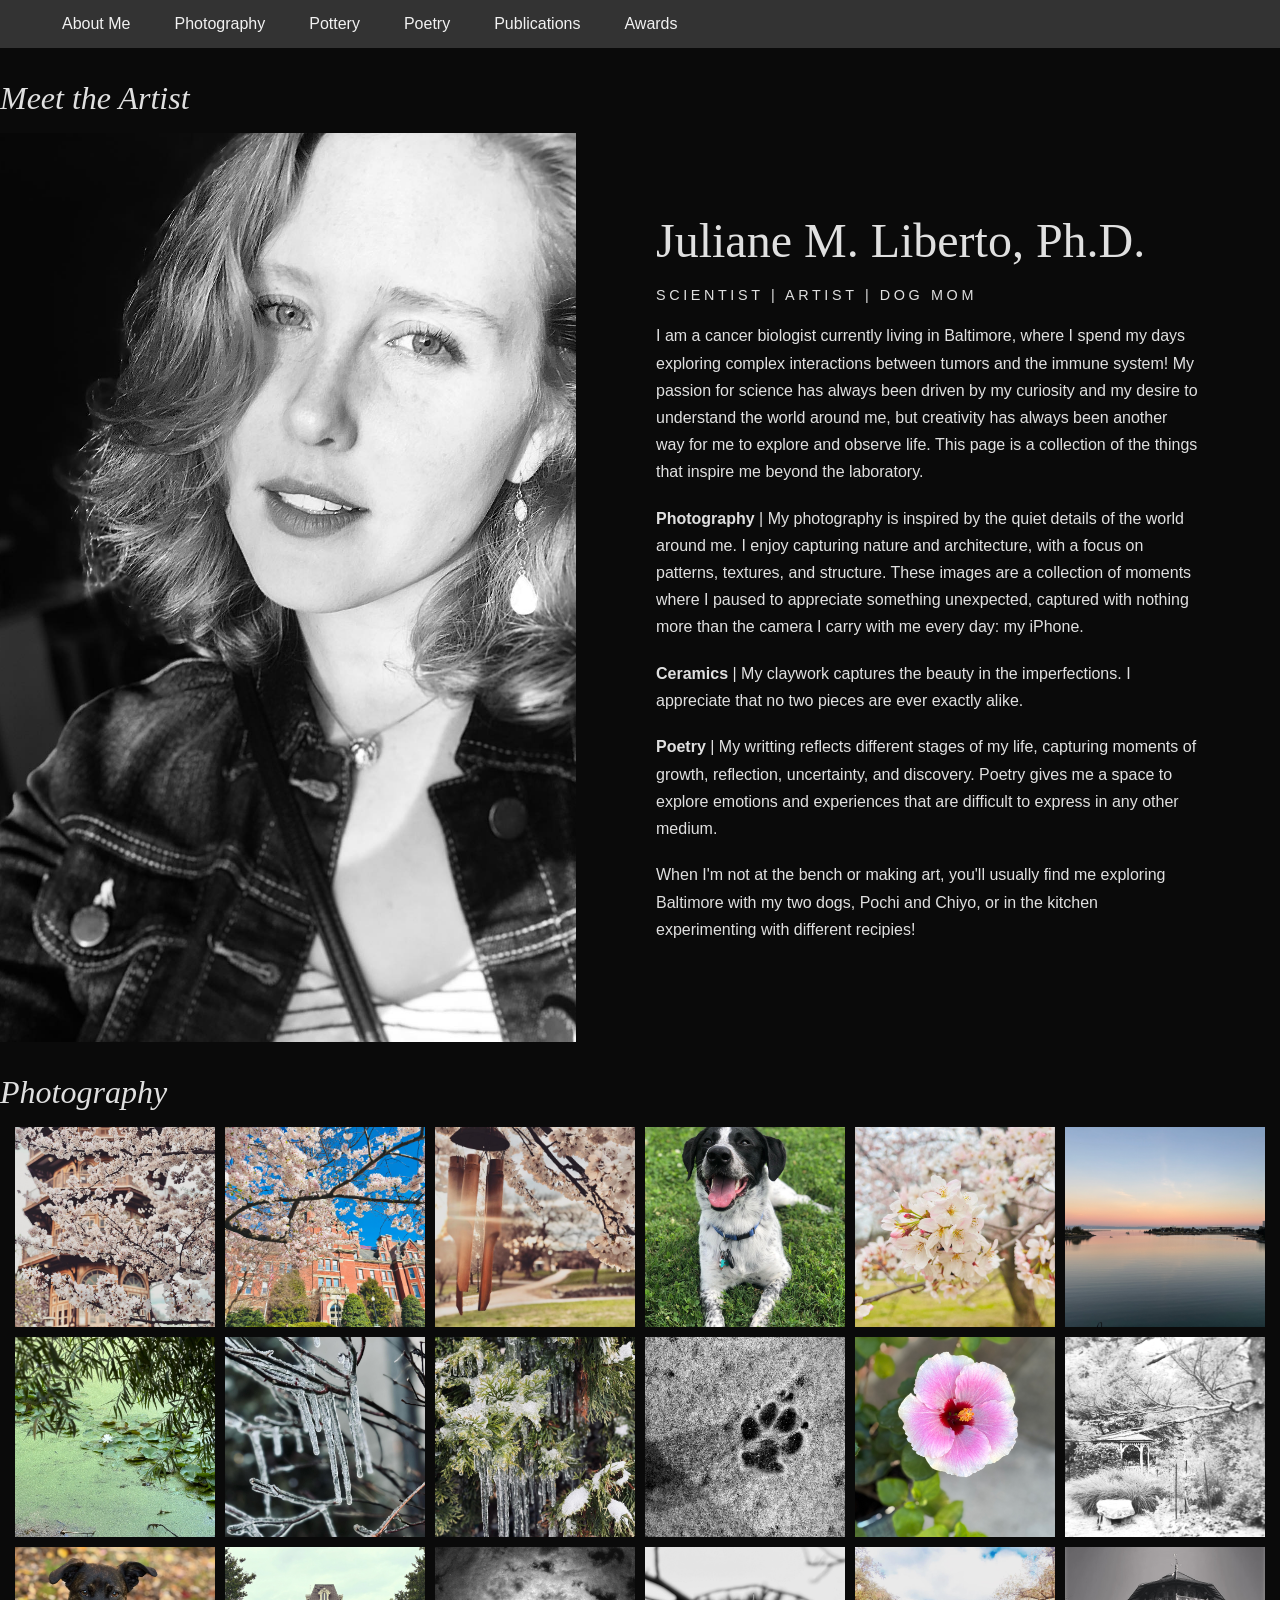
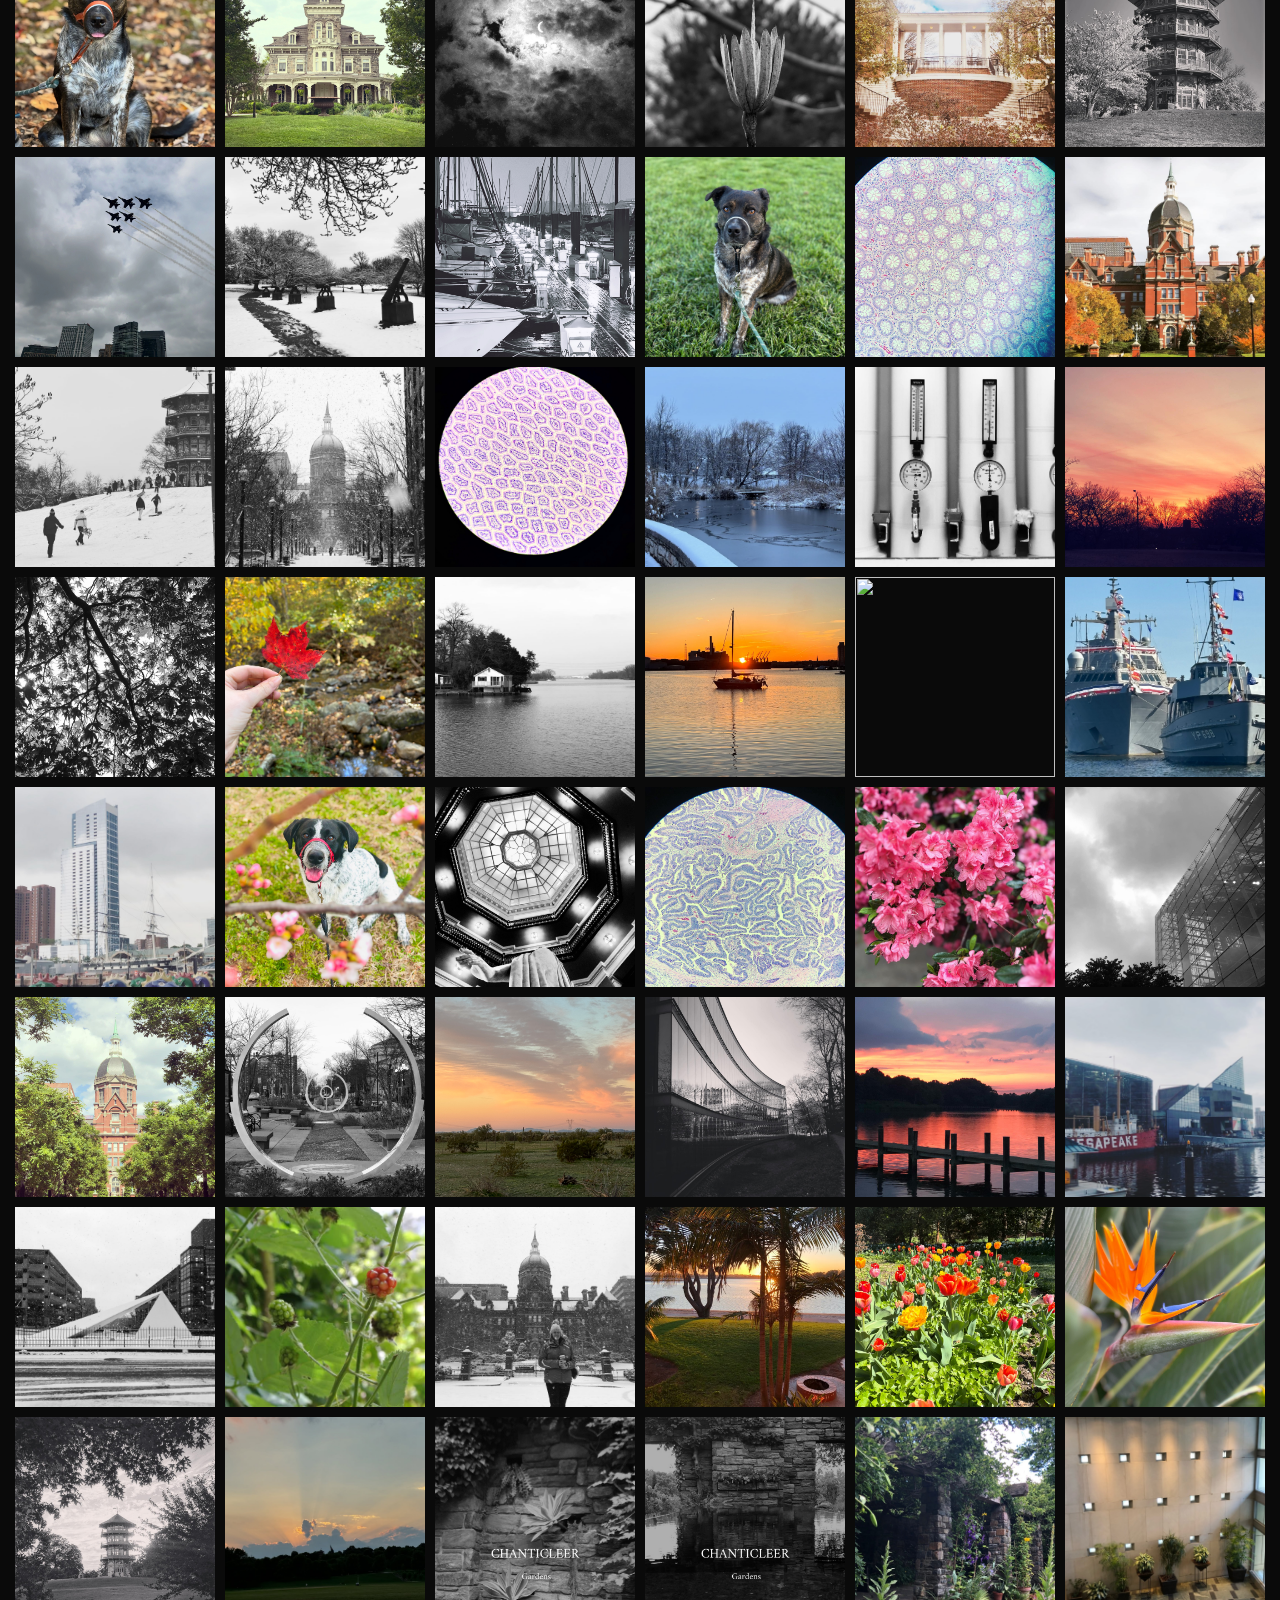
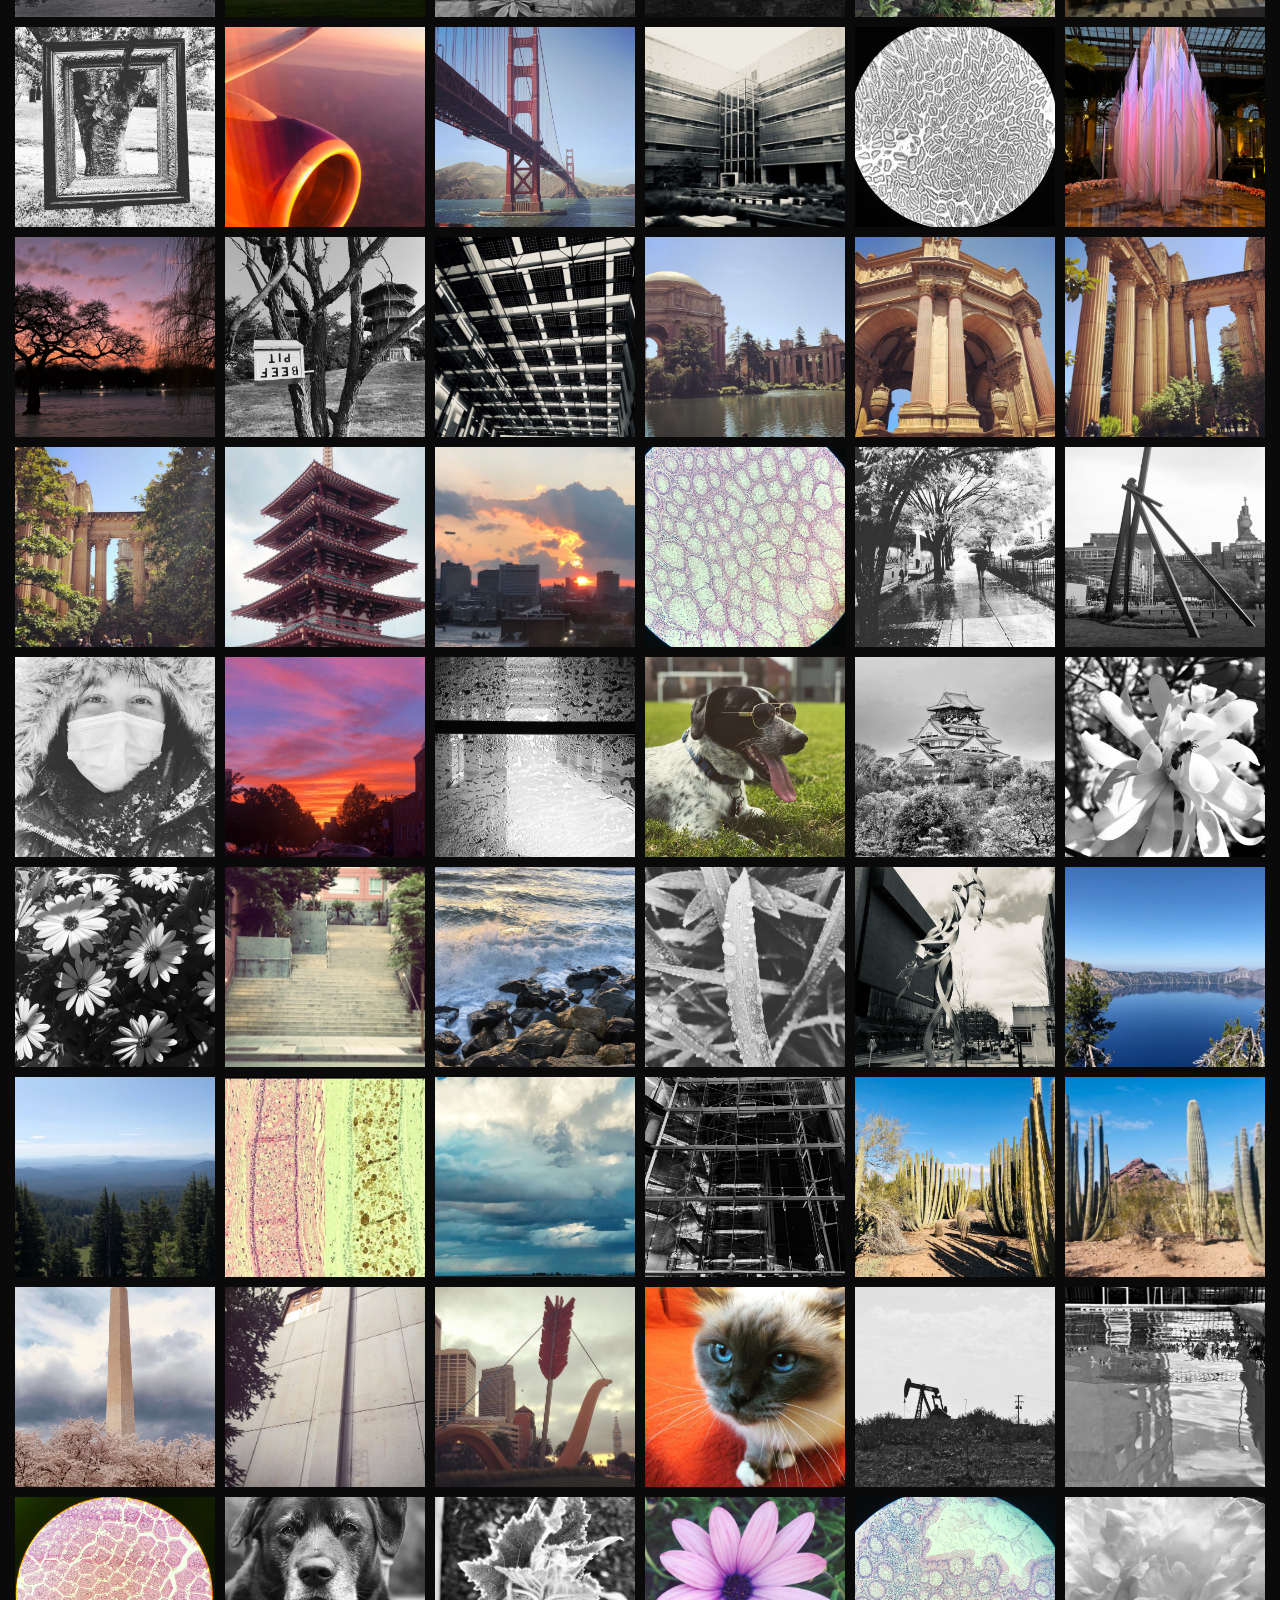
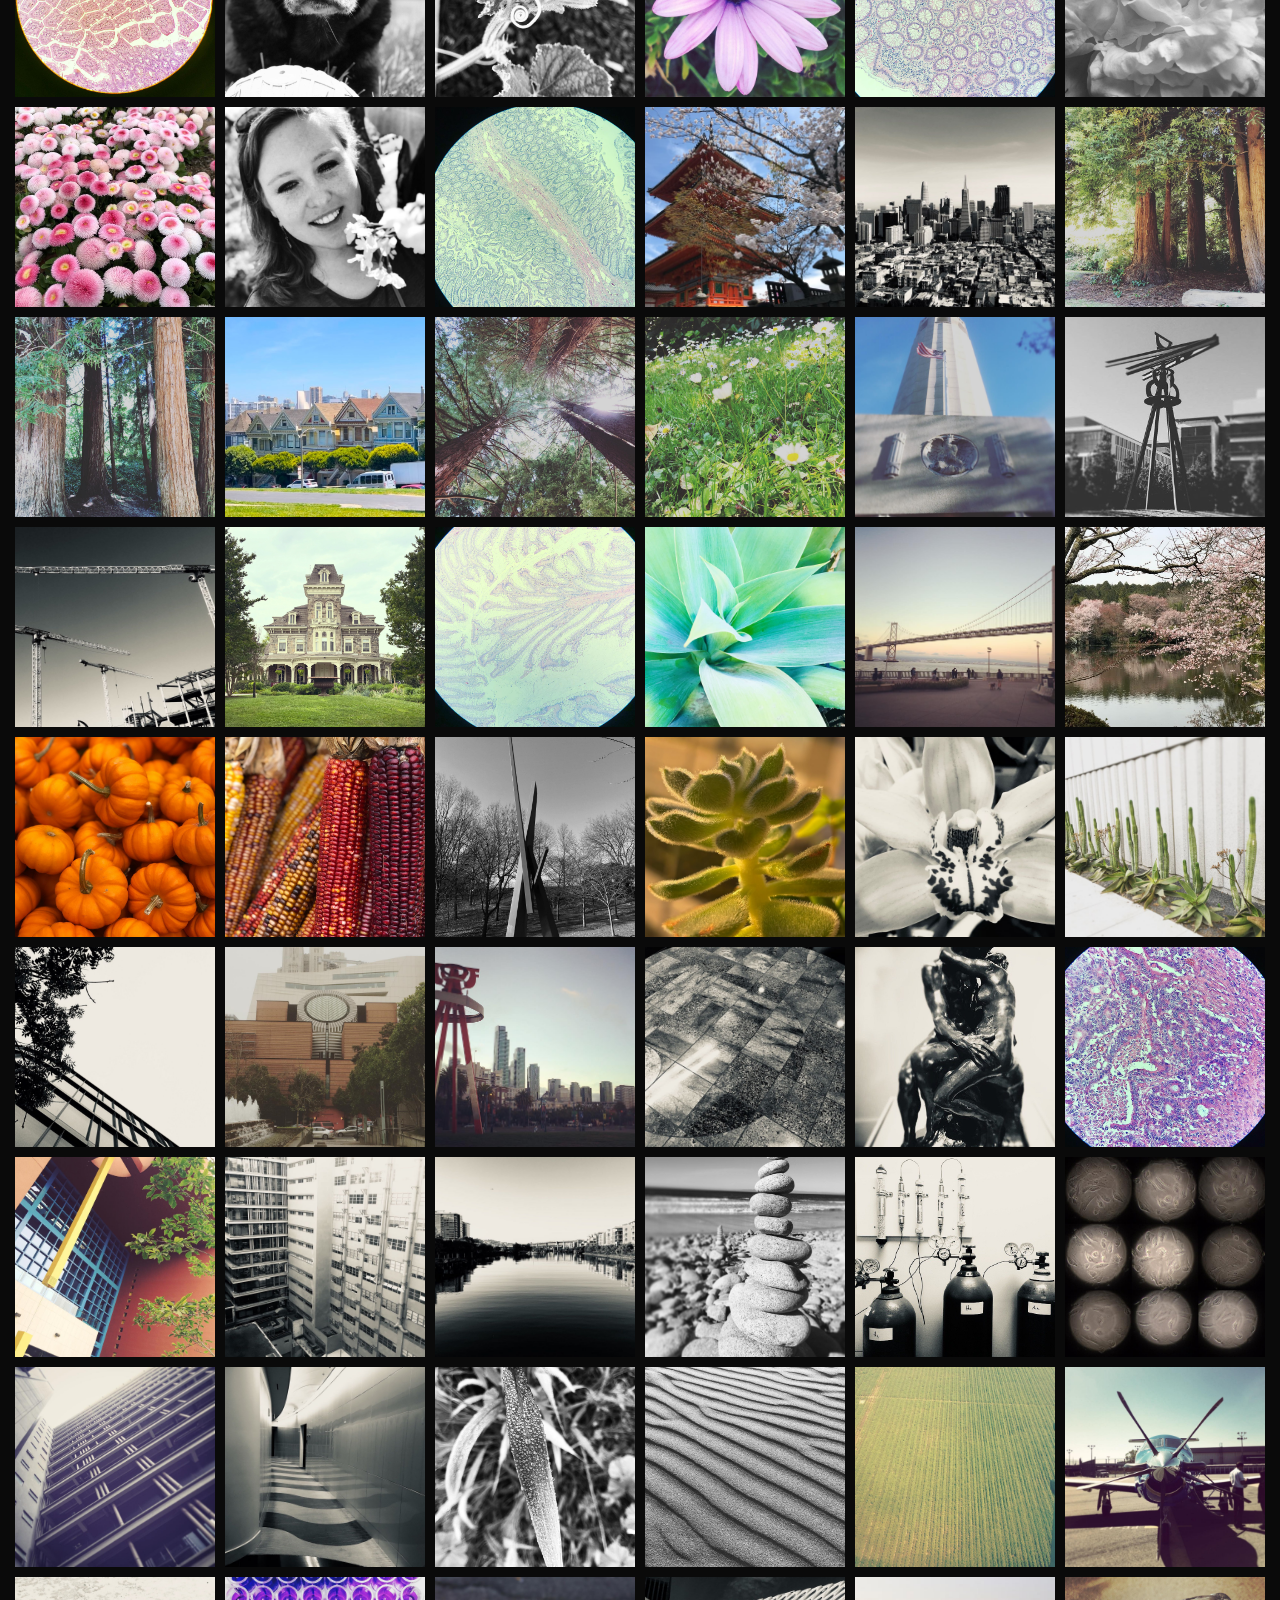
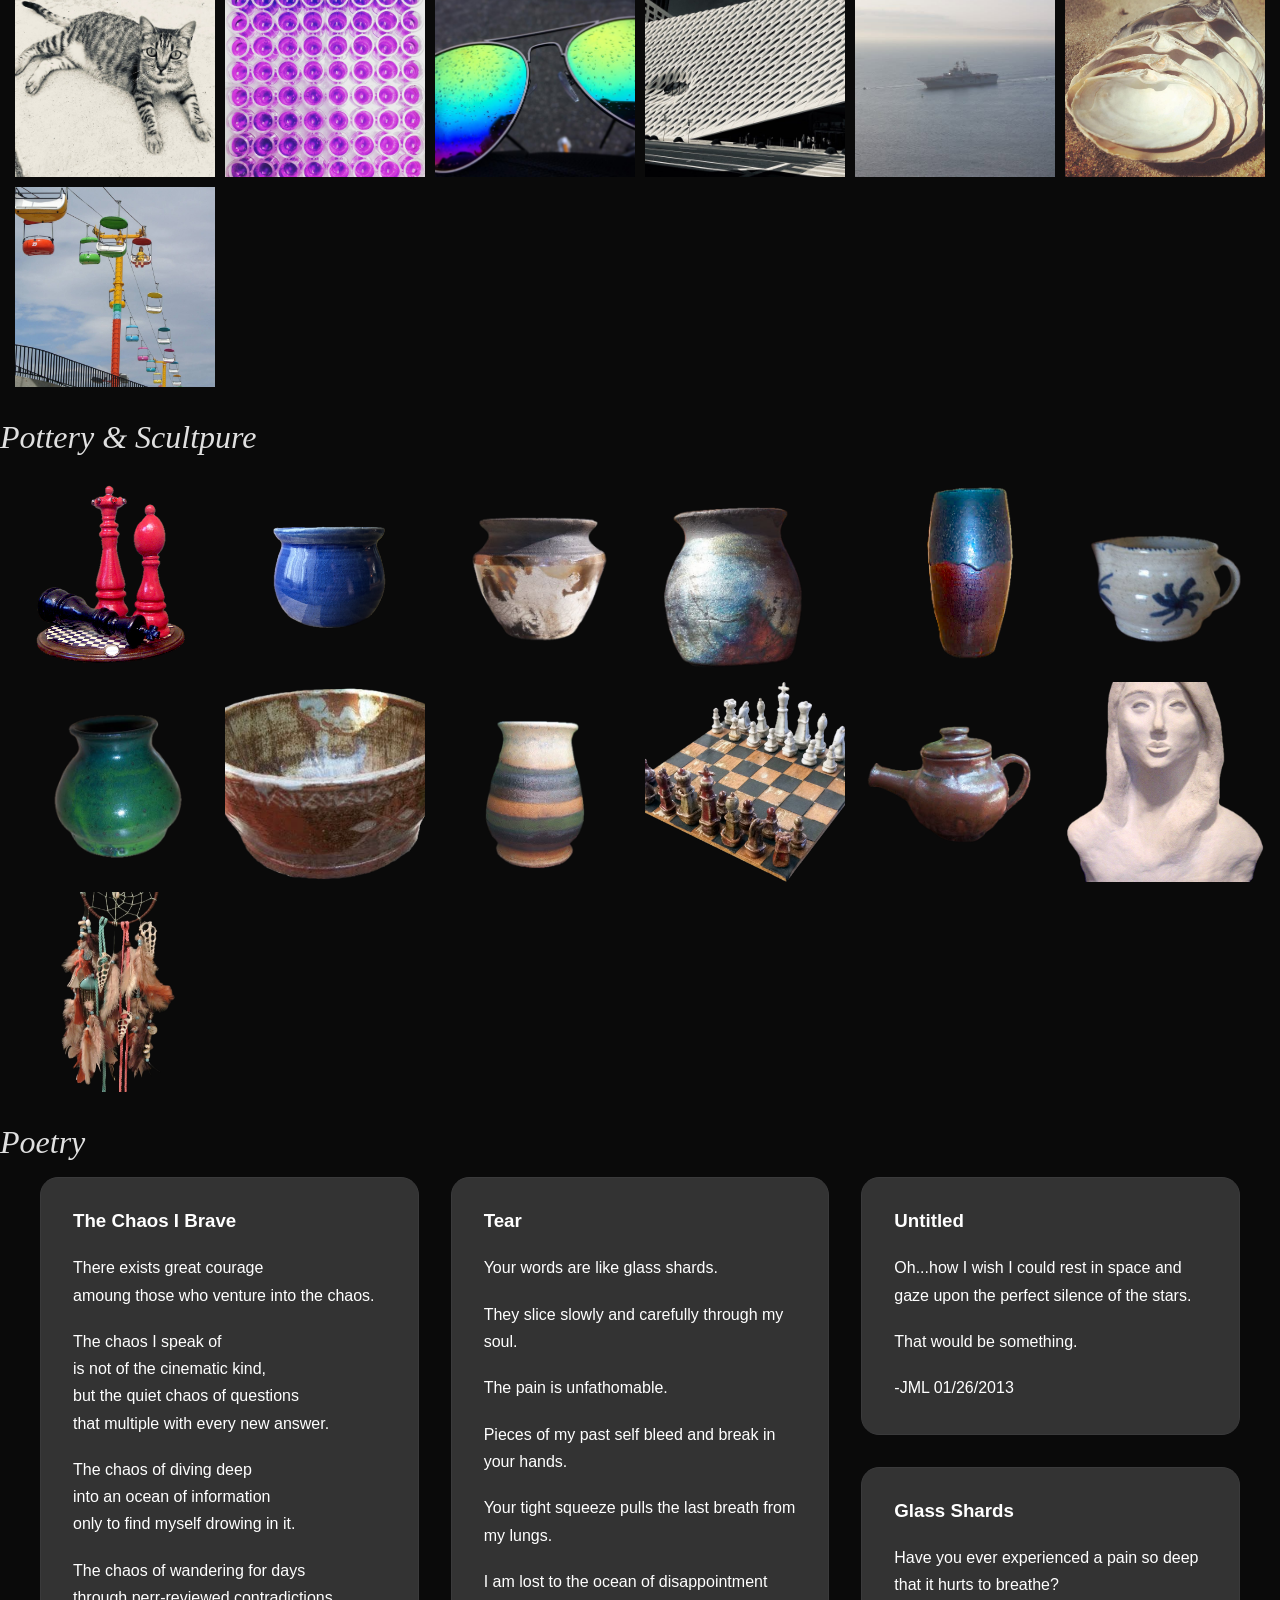
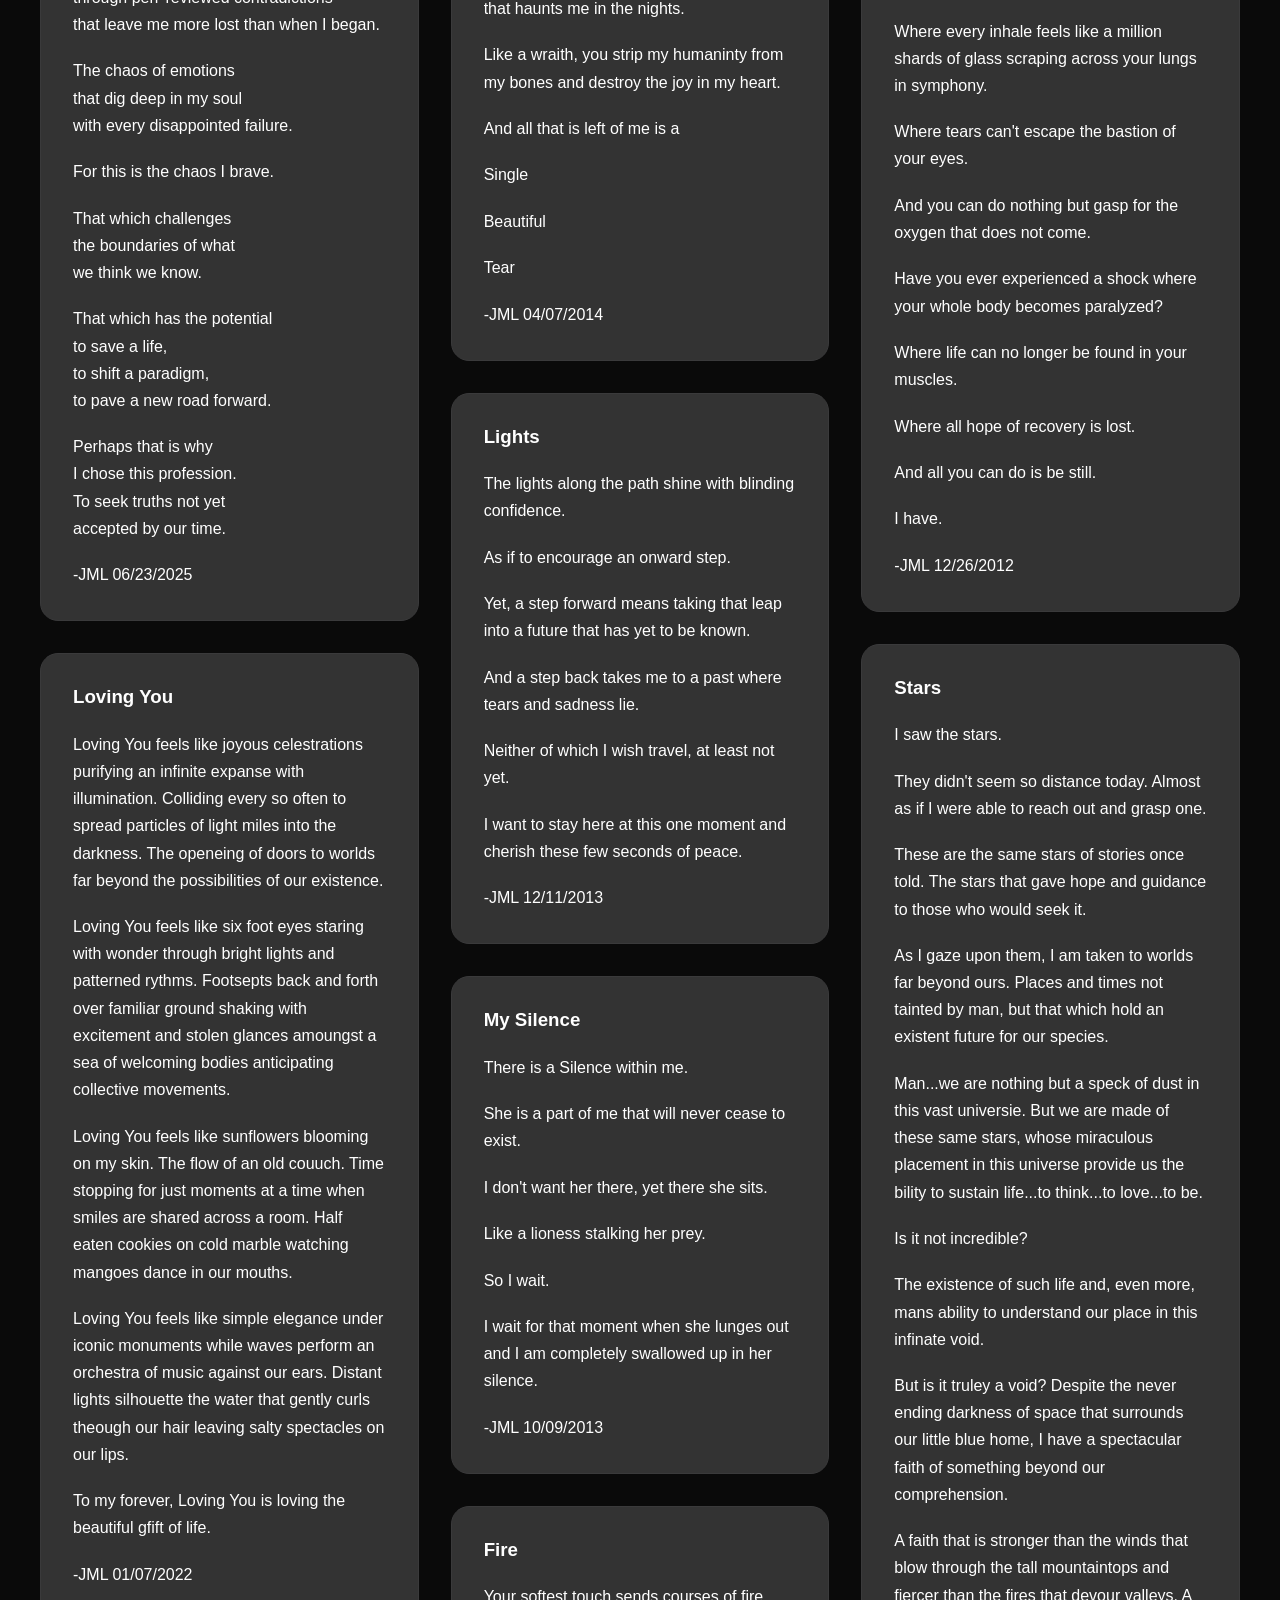
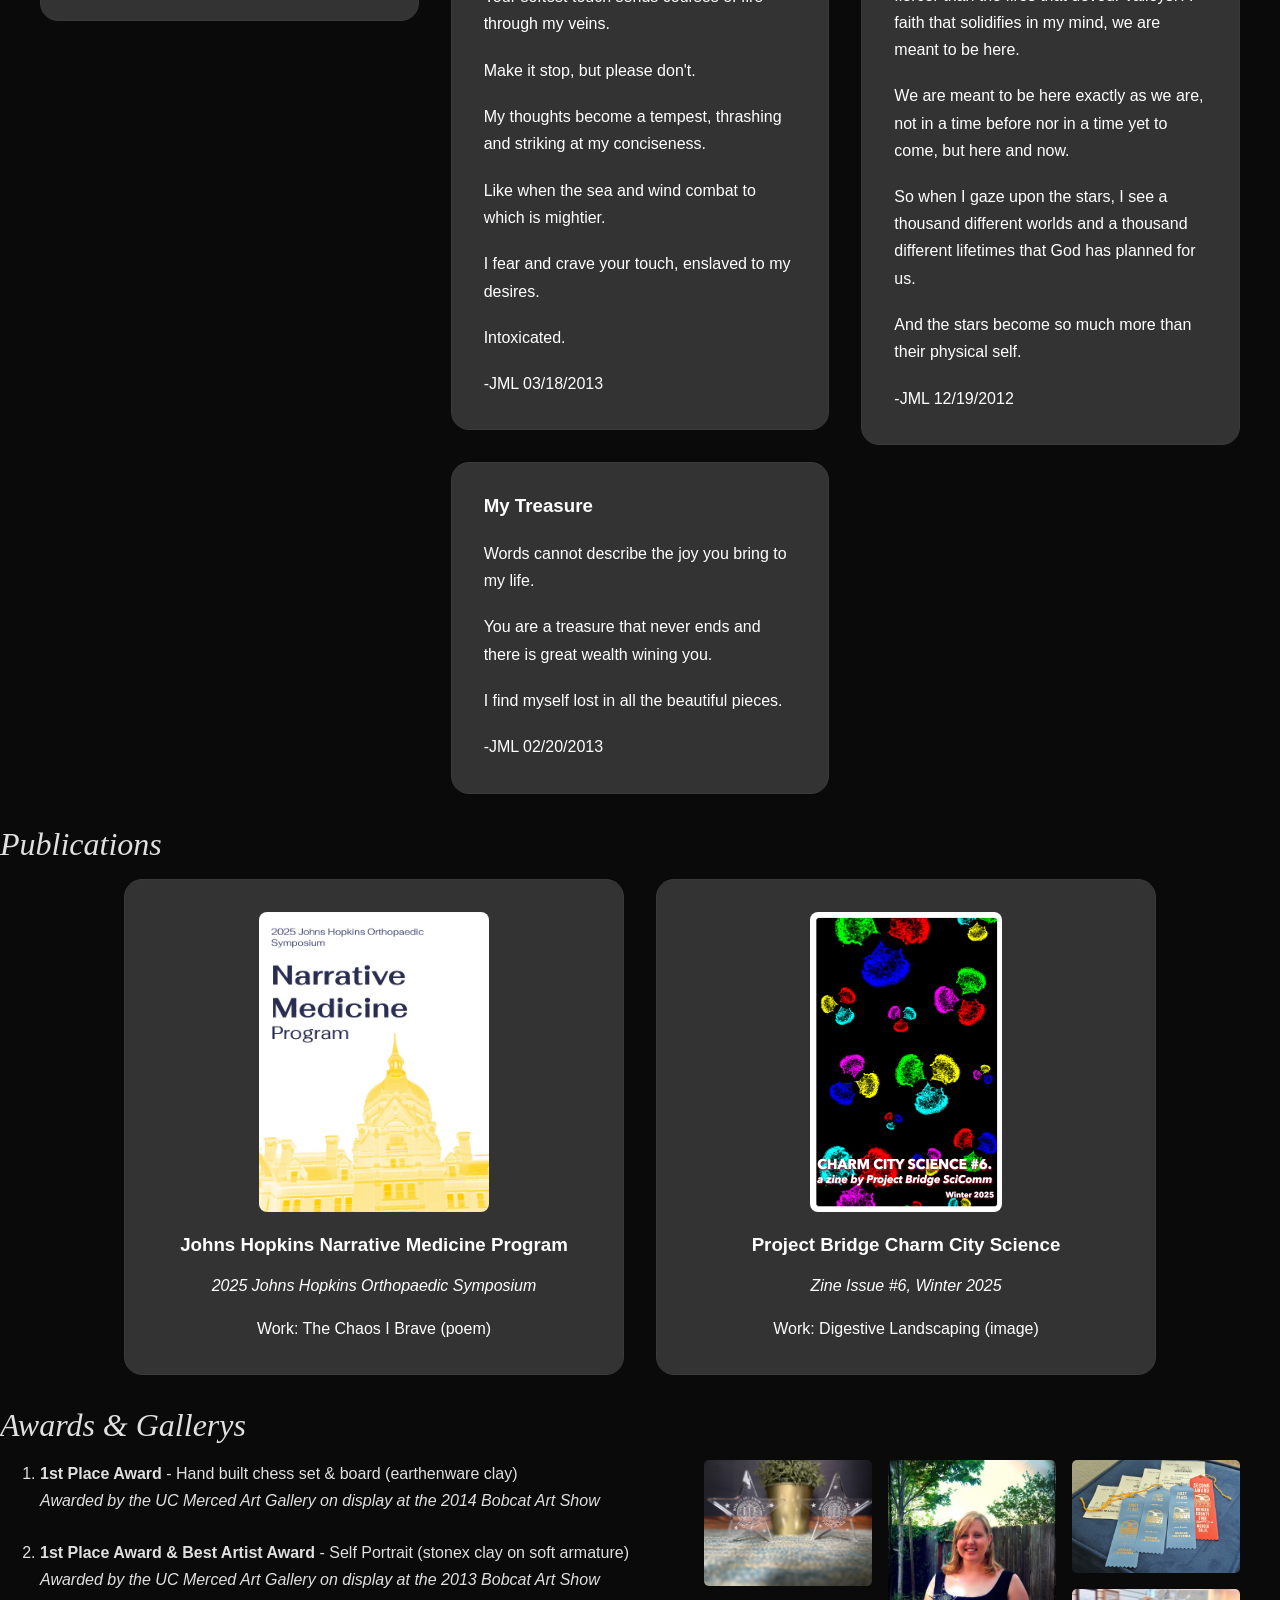
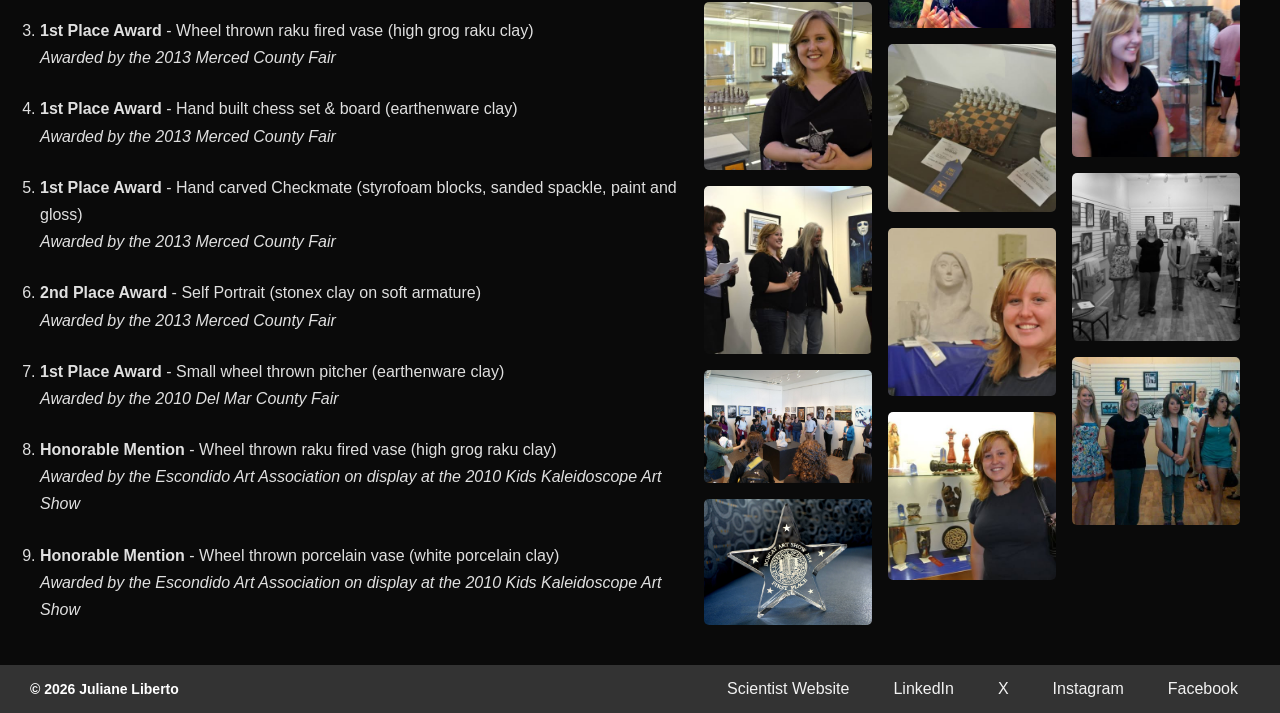
==== commit 1ebc72fb: "Update art.html" ====
--- a/art.html
+++ b/art.html
@@ -438,6 +438,6 @@
           <li><a href=https://x.com/JulianeLiberto target="_blank" rel="noopener noreferrer">X</a></li>  
           <li><a href=https://www.instagram.com/joules_libs/ target="_blank" rel="noopener noreferrer">Instagram</a></li>
           <li><a href=https://www.facebook.com/julsliberto4/ target="_blank" rel="noopener noreferrer">Facebook</a></li>  
-        </ul>
+        </ul> 
     </footer>
 </body>
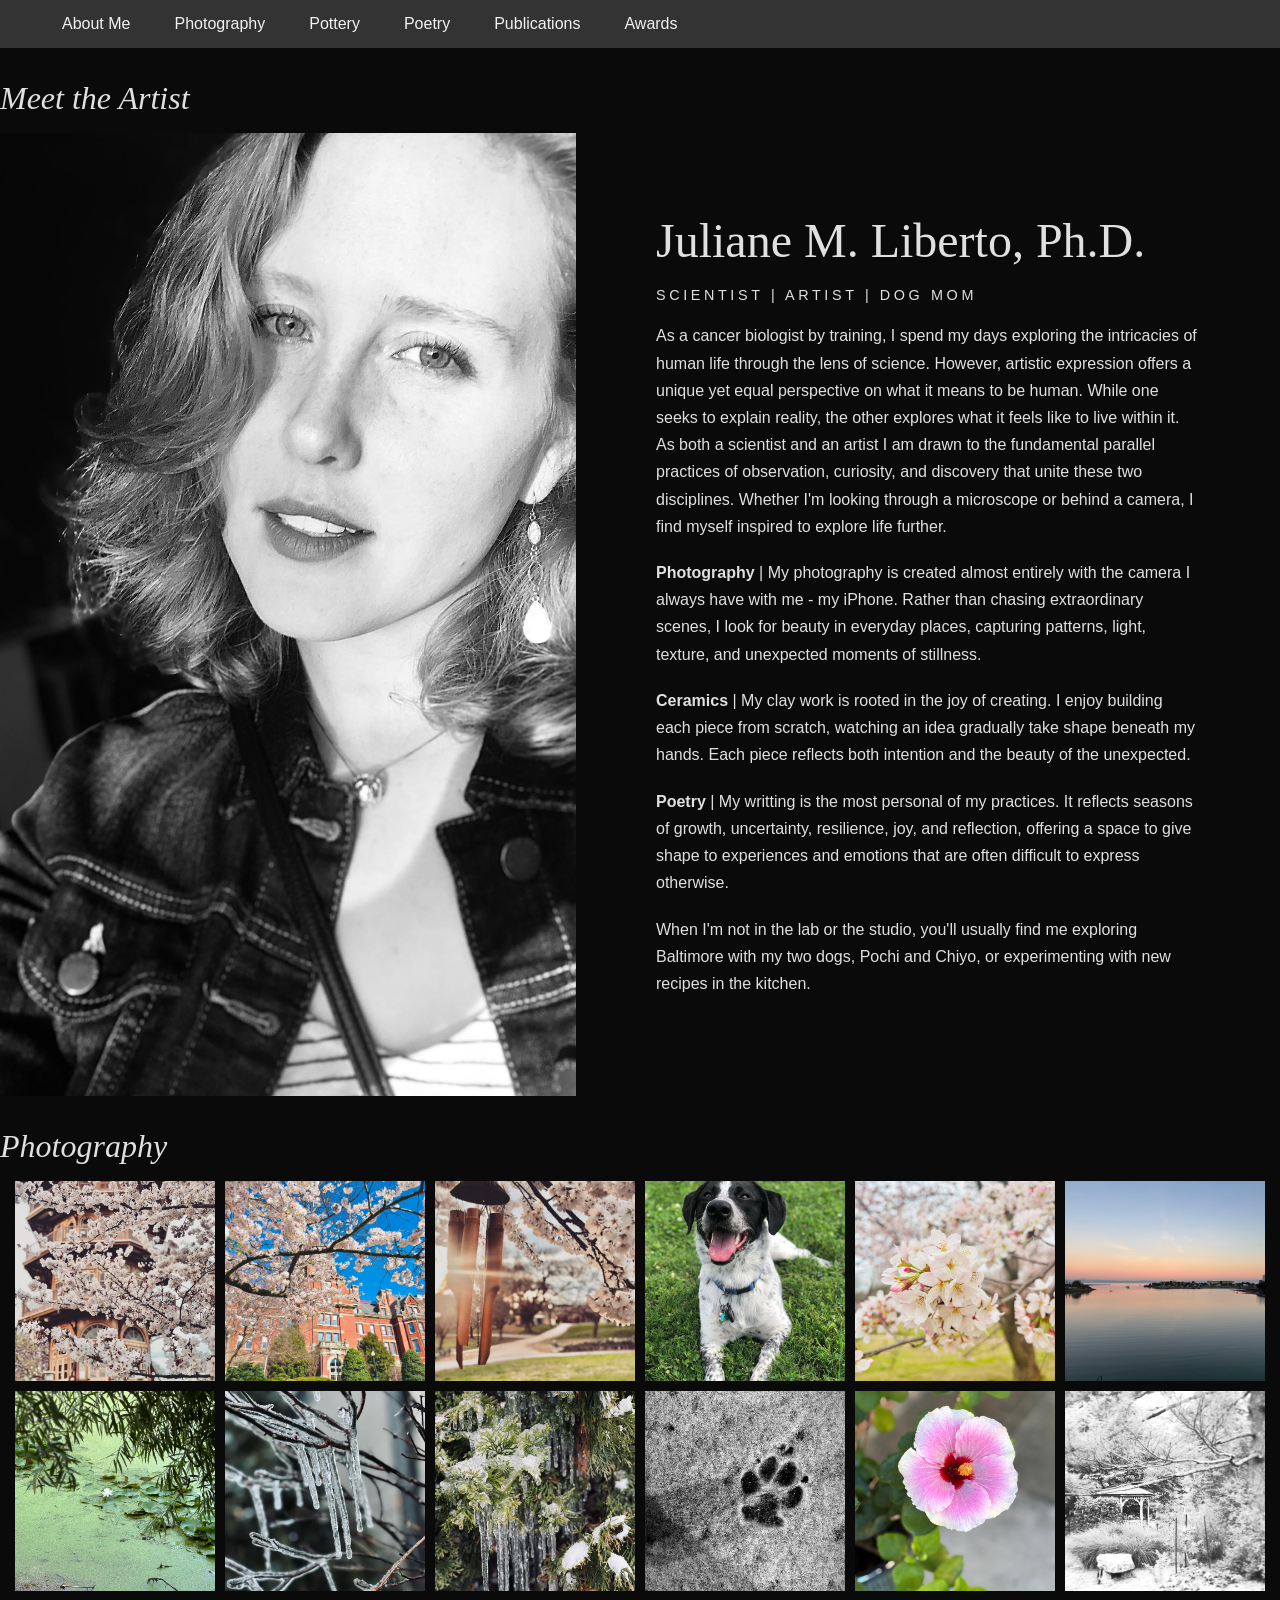
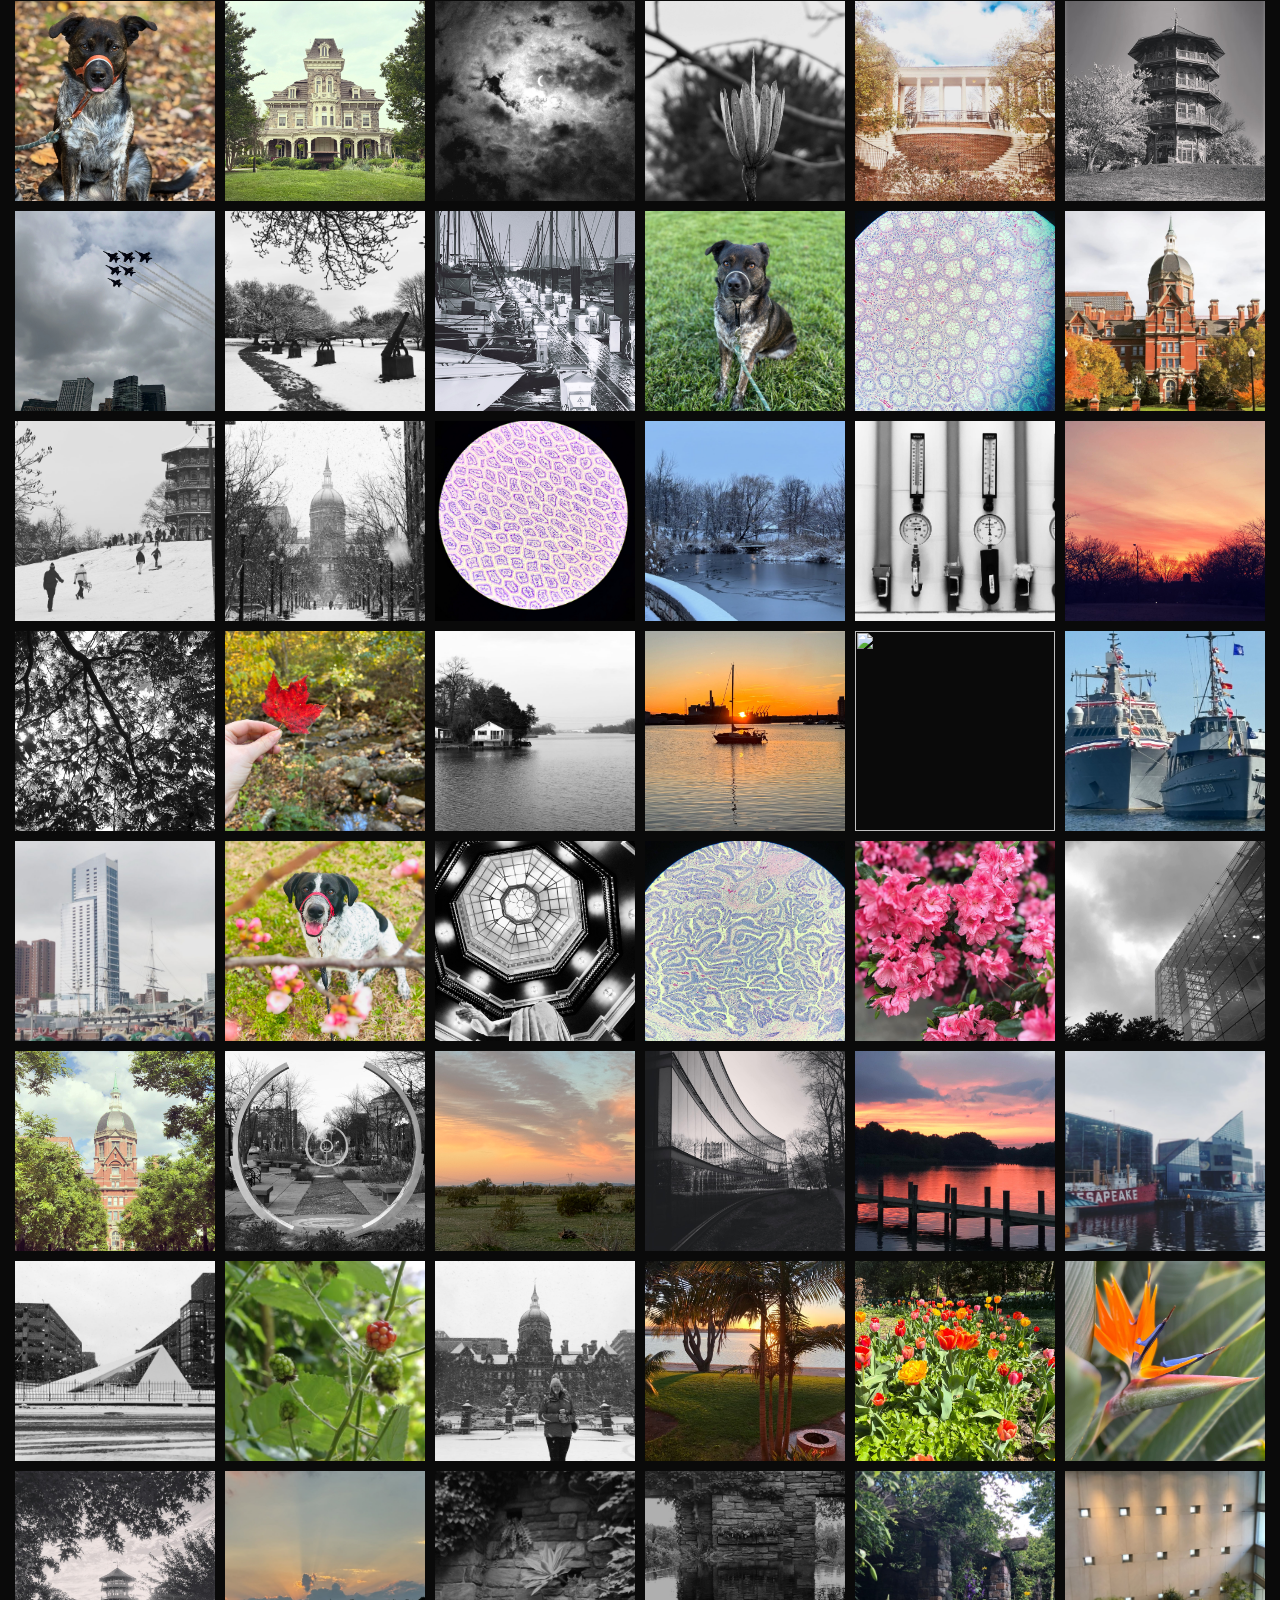
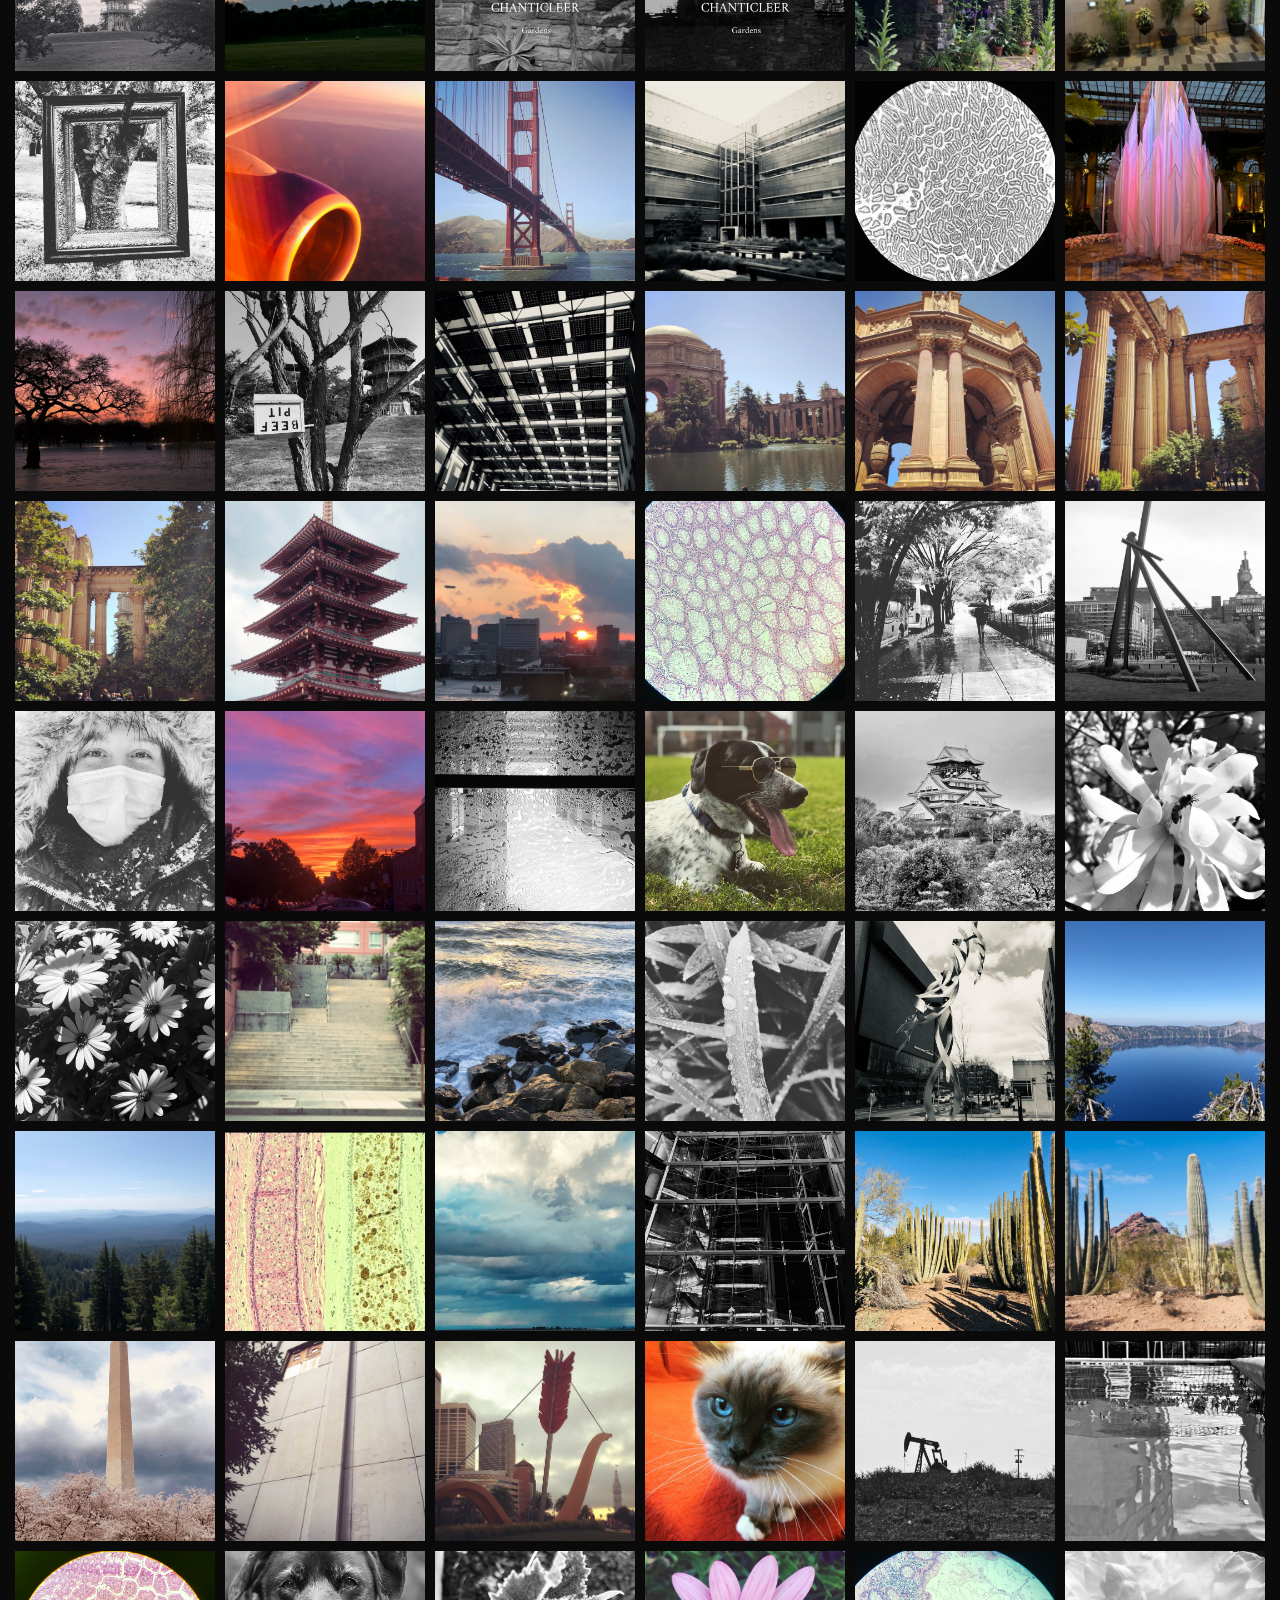
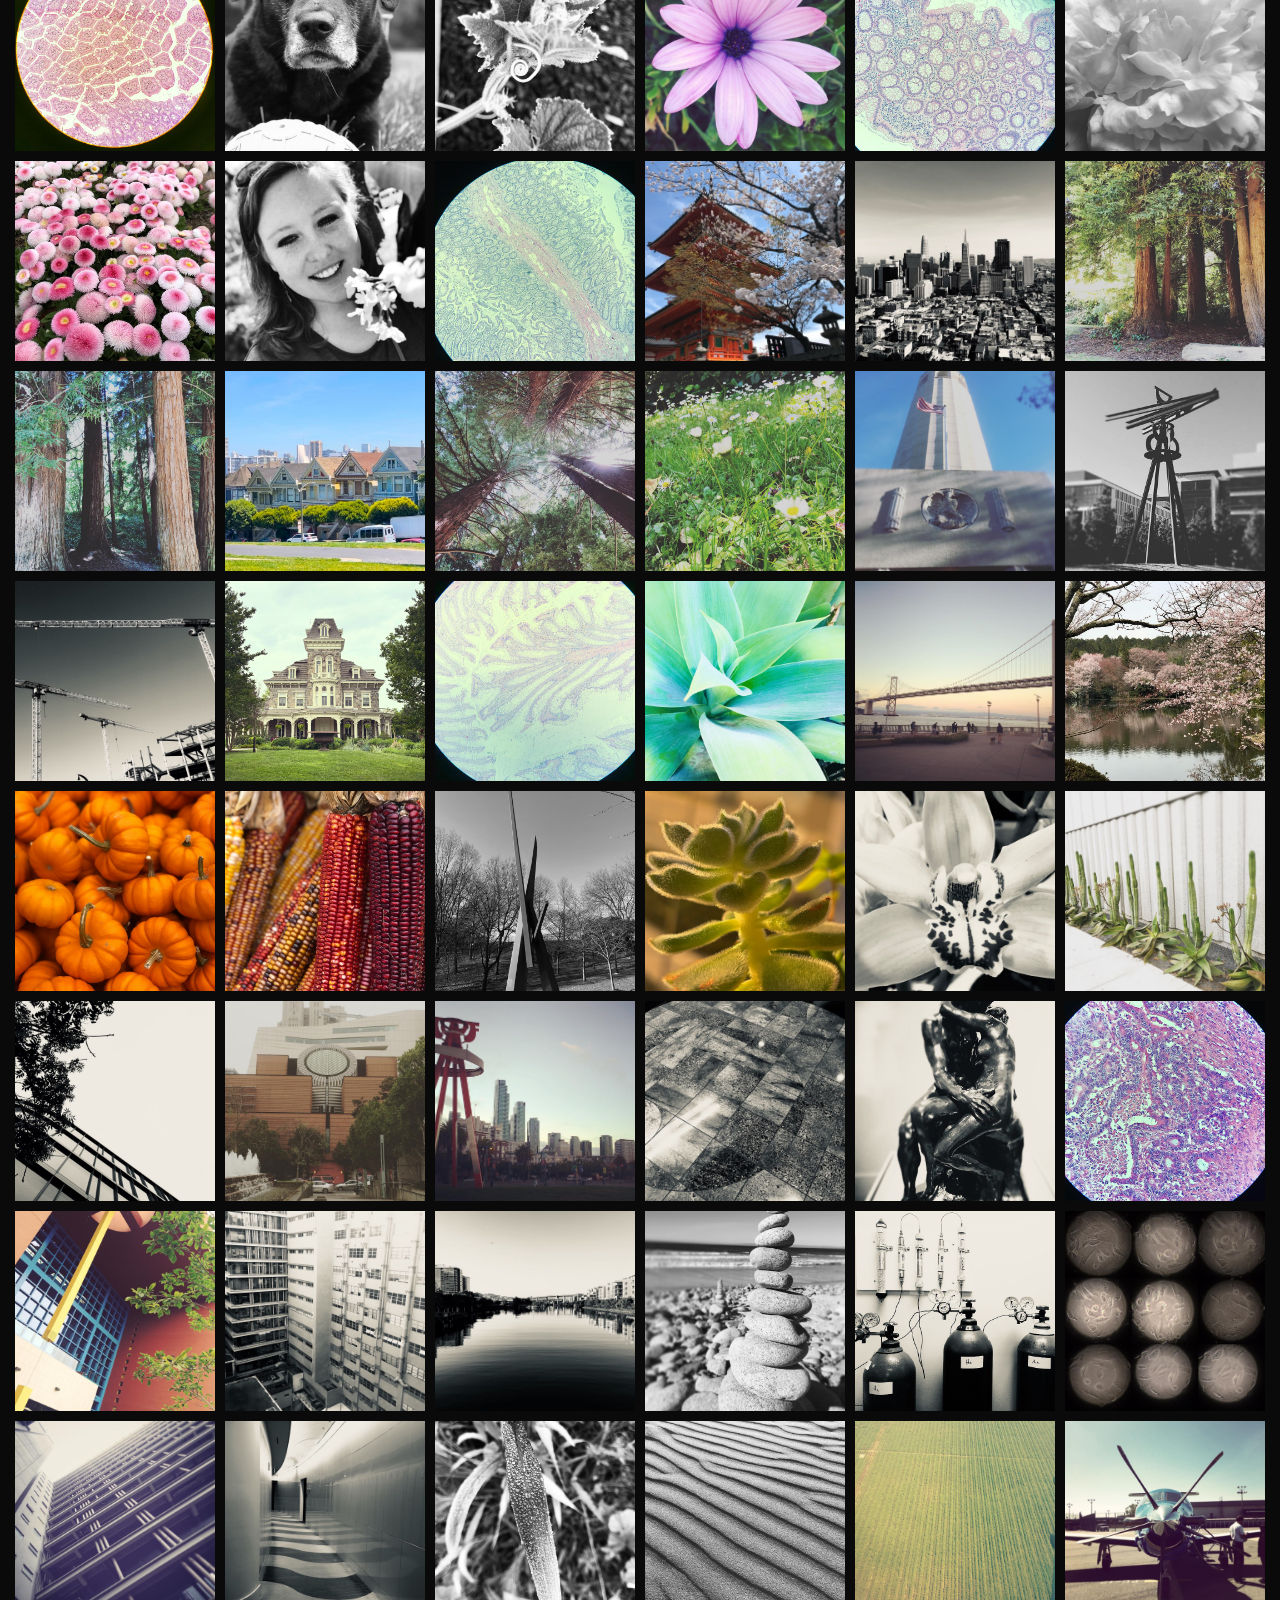
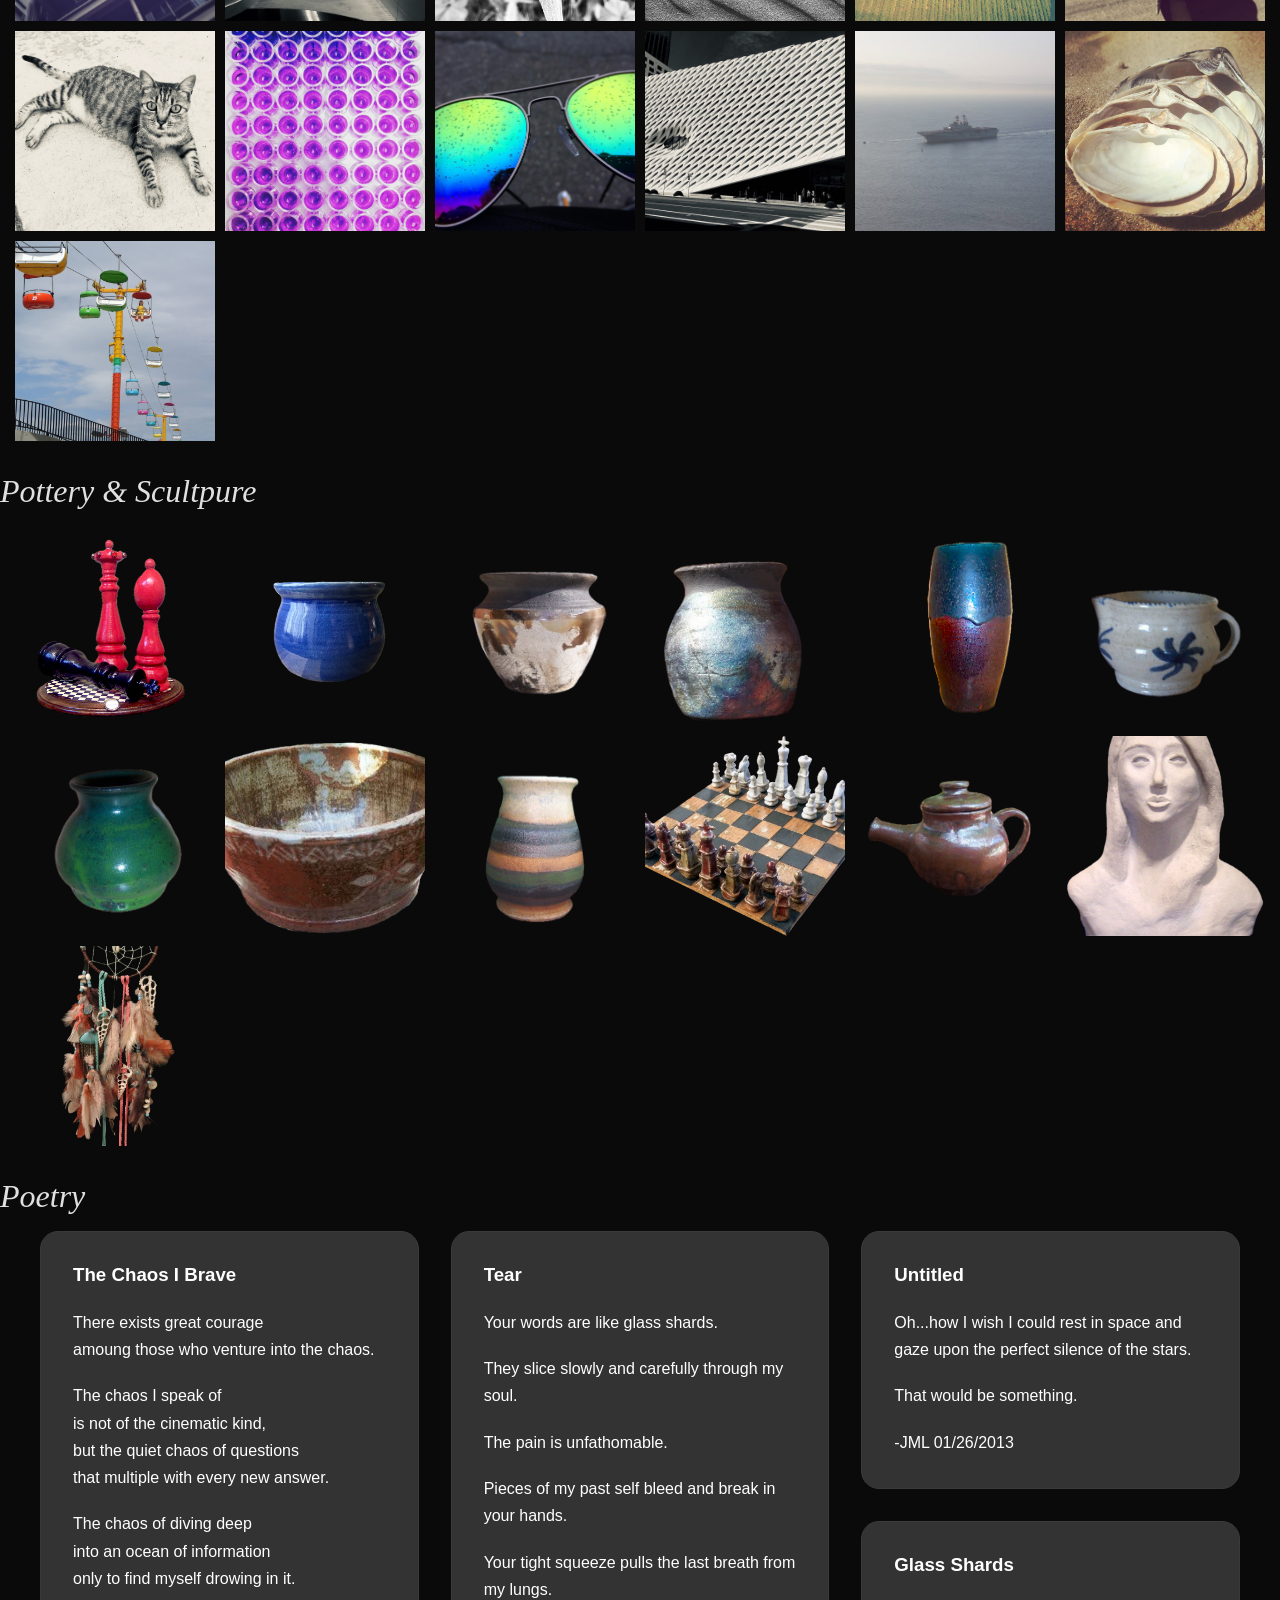
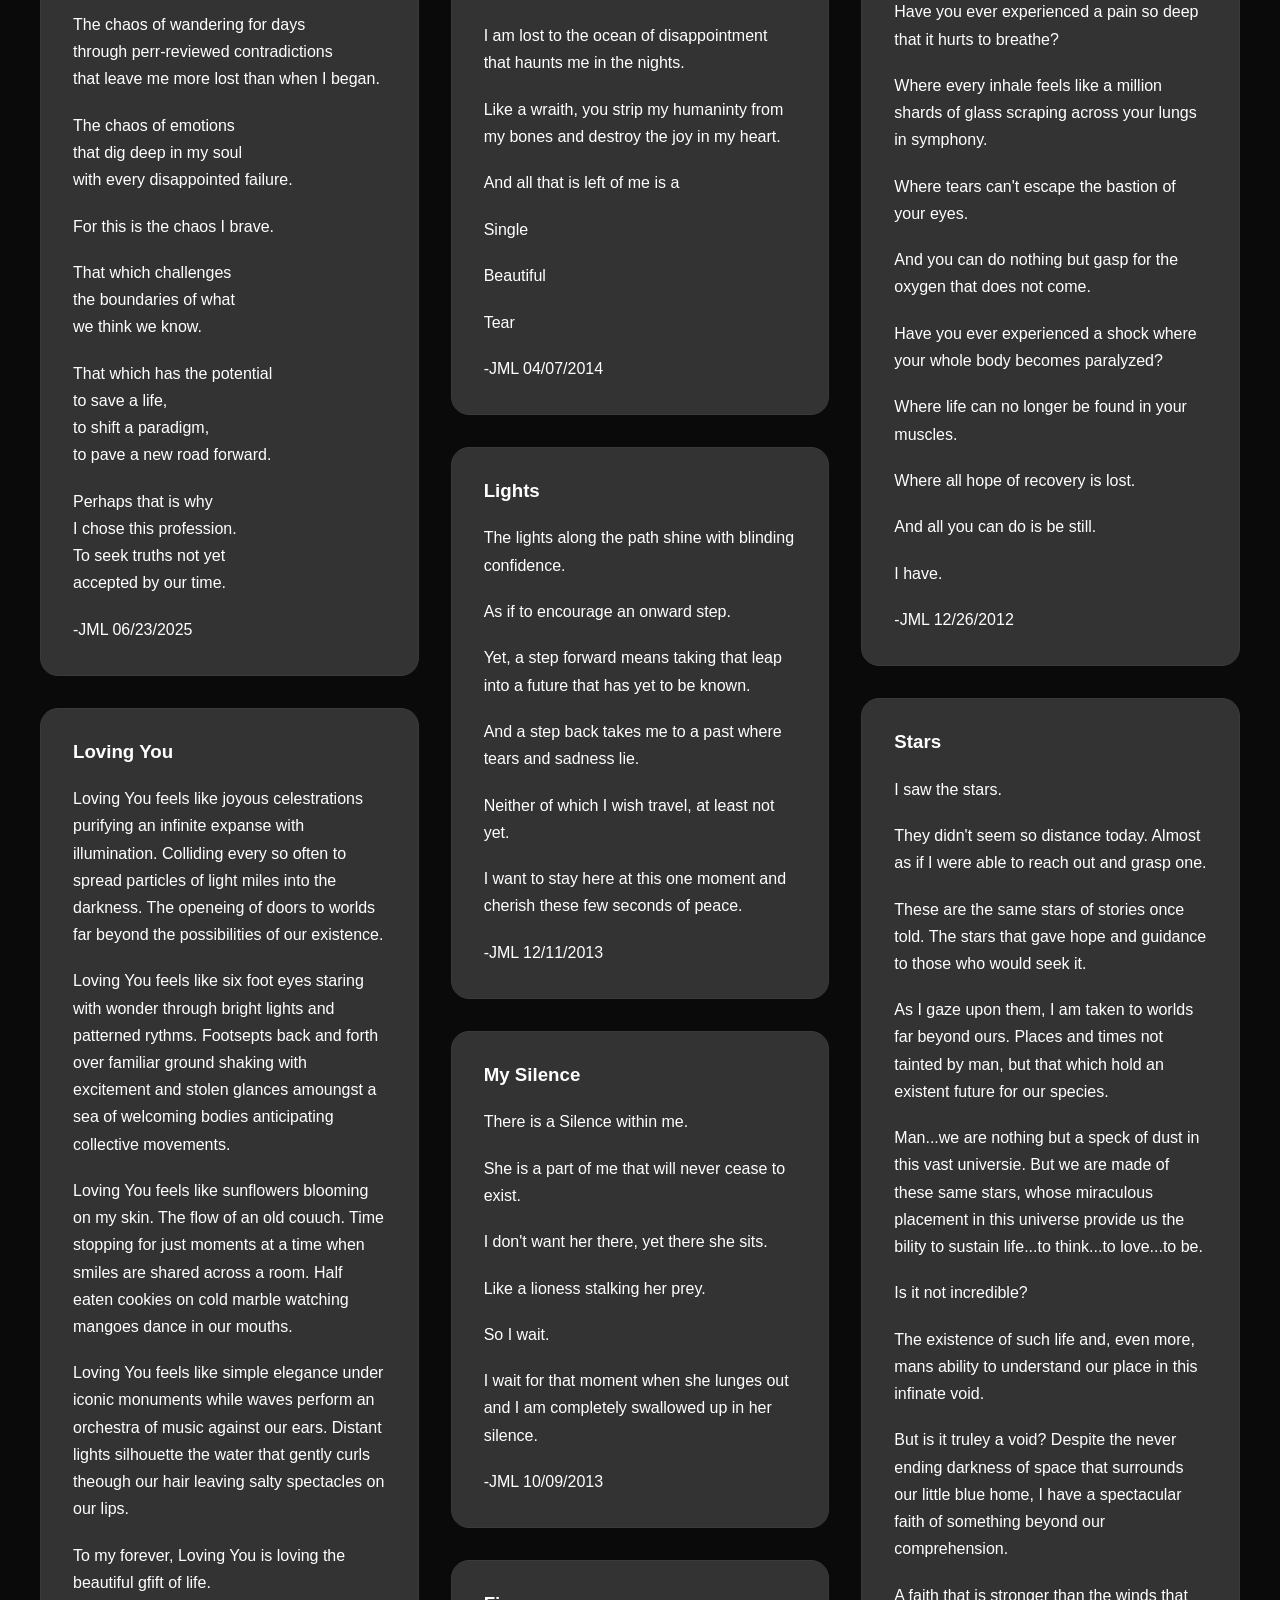
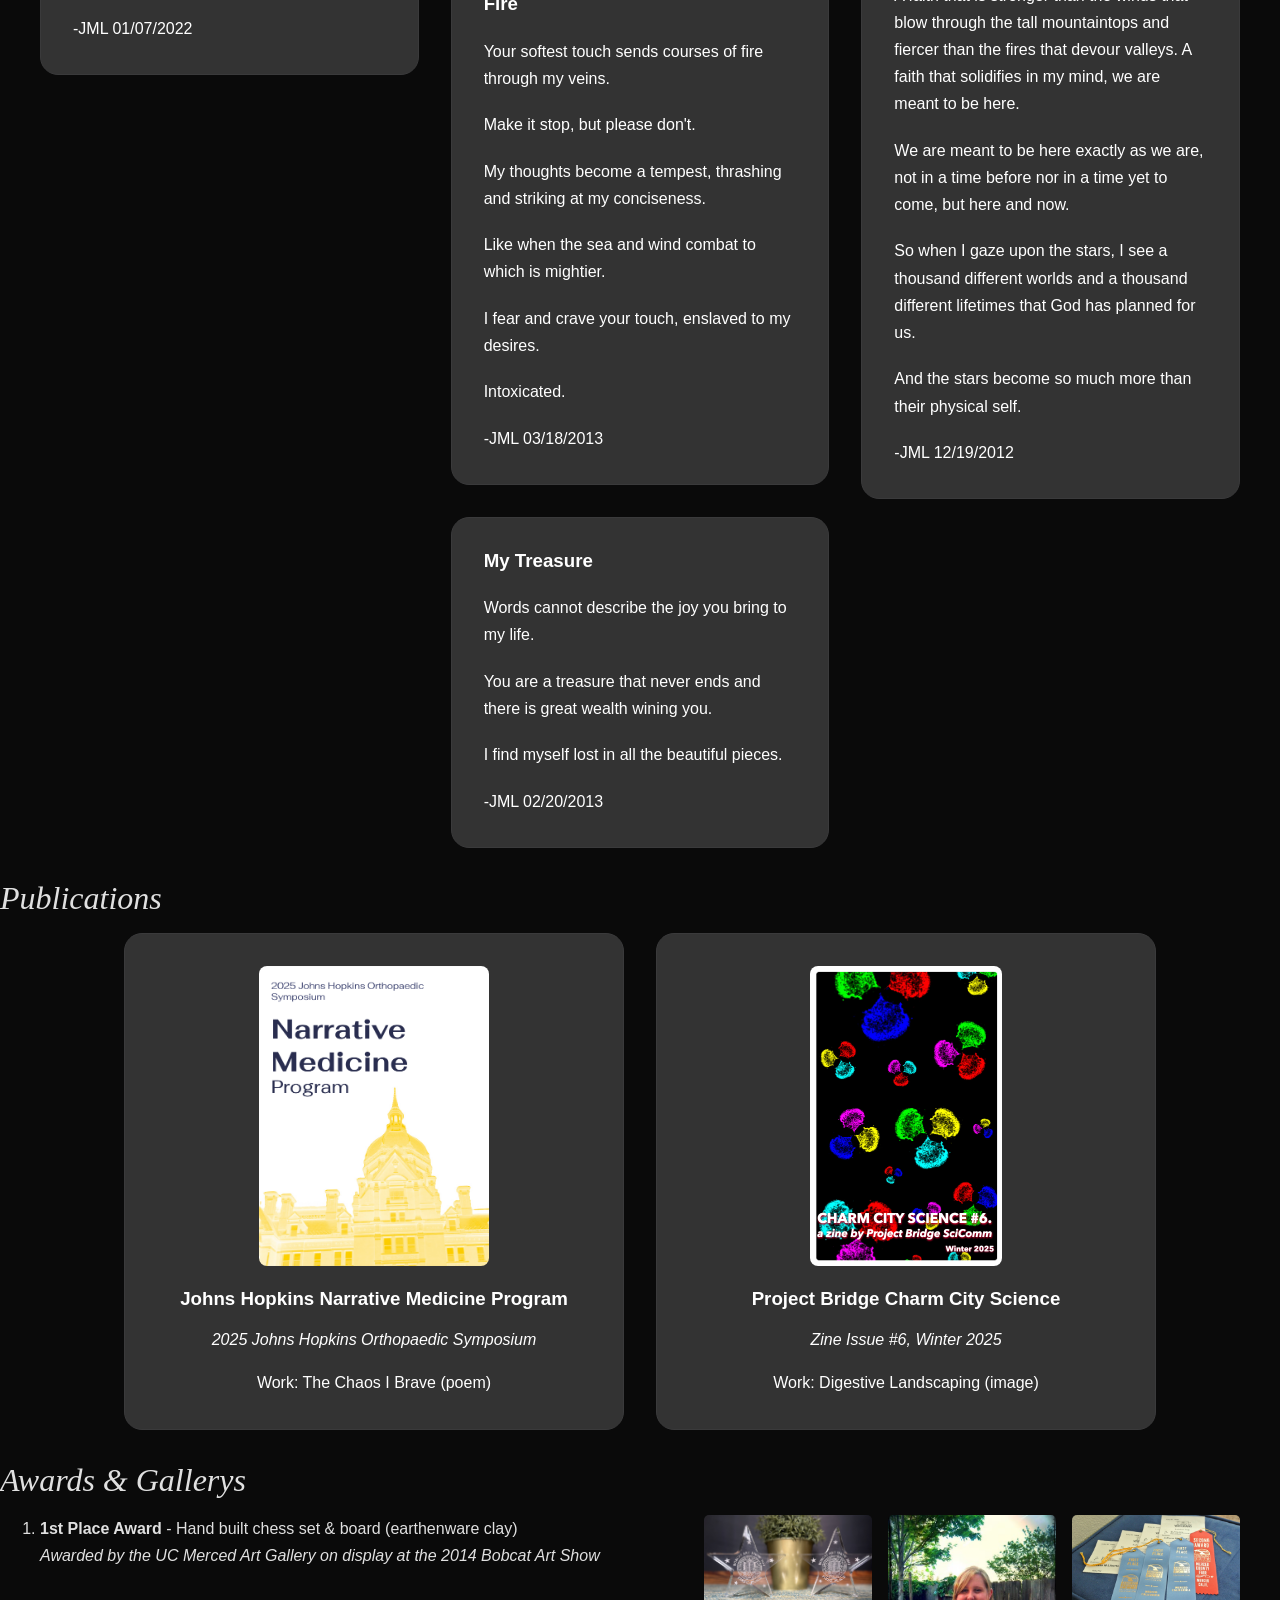
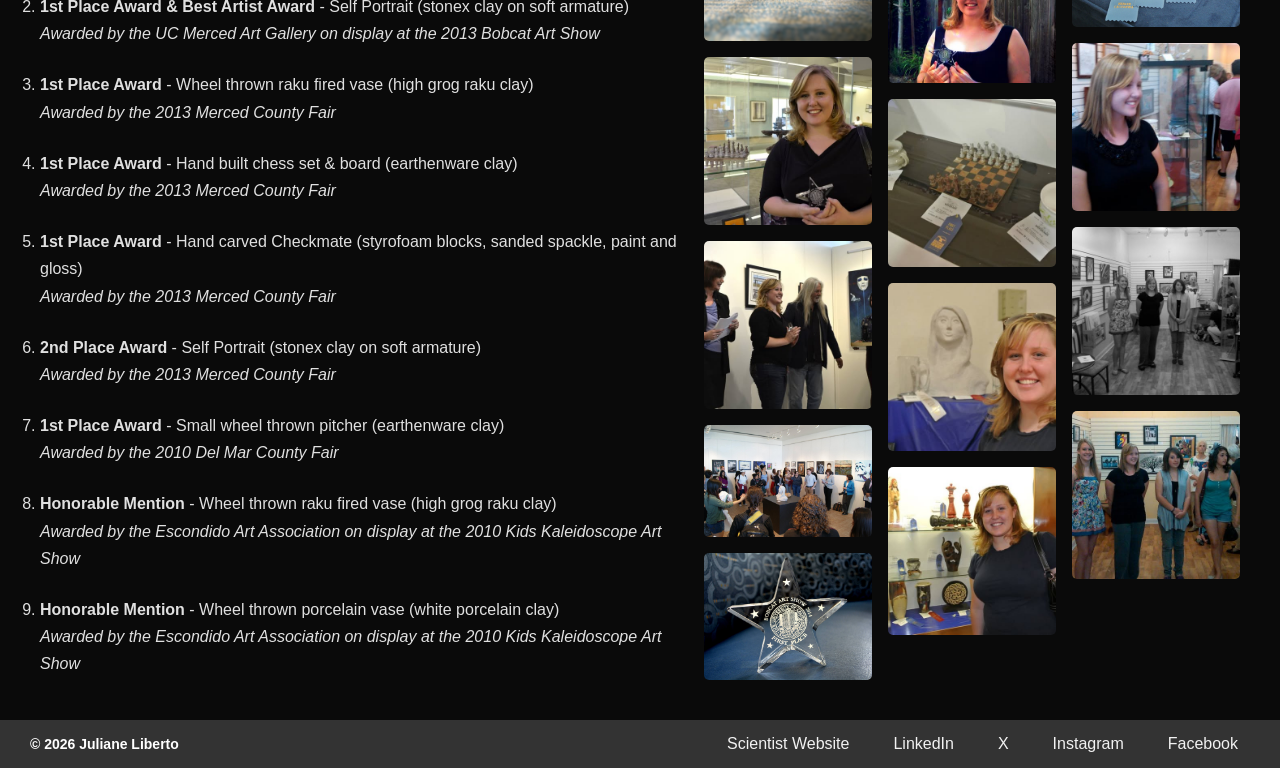
==== commit d53dc93b: "Update art.html" ====
--- a/art.html
+++ b/art.html
@@ -33,11 +33,11 @@
             <div class = "hero-text">
                 <h1>Juliane M. Liberto, Ph.D.</h1>
                 <h2> Scientist | Artist | Dog Mom</h2>
-                <p>I am a cancer biologist currently living in Baltimore, where I spend my days exploring complex interactions between tumors and the immune system! My passion for science has always been driven by my curiosity and my desire to understand the world around me, but creativity has always been another way for me to explore and observe life. This page is a collection of the things that inspire me beyond the laboratory.</p>
-                <p><strong>Photography</strong> | My photography is inspired by the quiet details of the world around me. I enjoy capturing nature and architecture, with a focus on patterns, textures, and structure. These images are a collection of moments where I paused to appreciate something unexpected, captured with nothing more than the camera I carry with me every day: my iPhone.</p>
-                <p><strong>Ceramics</strong> | My claywork captures the beauty in the imperfections. I appreciate that no two pieces are ever exactly alike.</p>
-                <p><strong>Poetry</strong> | My writting reflects different stages of my life, capturing moments of growth, reflection, uncertainty, and discovery. Poetry gives me a space to explore emotions and experiences that are difficult to express in any other medium.</p>                    
-                <p>When I'm not at the bench or making art, you'll usually find me exploring Baltimore with my two dogs, Pochi and Chiyo, or in the kitchen experimenting with different recipies!</p>
+                <p>As a cancer biologist by training, I spend my days exploring the intricacies of human life through the lens of science. However, artistic expression offers a unique yet equal perspective on what it means to be human. While one seeks to explain reality, the other explores what it feels like to live within it. As both a scientist and an artist I am drawn to the fundamental parallel practices of observation, curiosity, and discovery that unite these two disciplines. Whether I'm looking through a microscope or behind a camera, I find myself inspired to explore life further.</p>
+                <p><strong>Photography</strong> | My photography is created almost entirely with the camera I always have with me - my iPhone. Rather than chasing extraordinary scenes, I look for beauty in everyday places, capturing patterns, light, texture, and unexpected moments of stillness.</p>
+                <p><strong>Ceramics</strong> | My clay work is rooted in the joy of creating. I enjoy building each piece from scratch, watching an idea gradually take shape beneath my hands. Each piece reflects both intention and the beauty of the unexpected.</p>
+                <p><strong>Poetry</strong> | My writting is the most personal of my practices. It reflects seasons of growth, uncertainty, resilience, joy, and reflection, offering a space to give shape to experiences and emotions that are often difficult to express otherwise.</p>
+                <p>When I'm not in the lab or the studio, you'll usually find me exploring Baltimore with my two dogs, Pochi and Chiyo, or experimenting with new recipes in the kitchen.</p>
             </div>
         </div>
     </section>
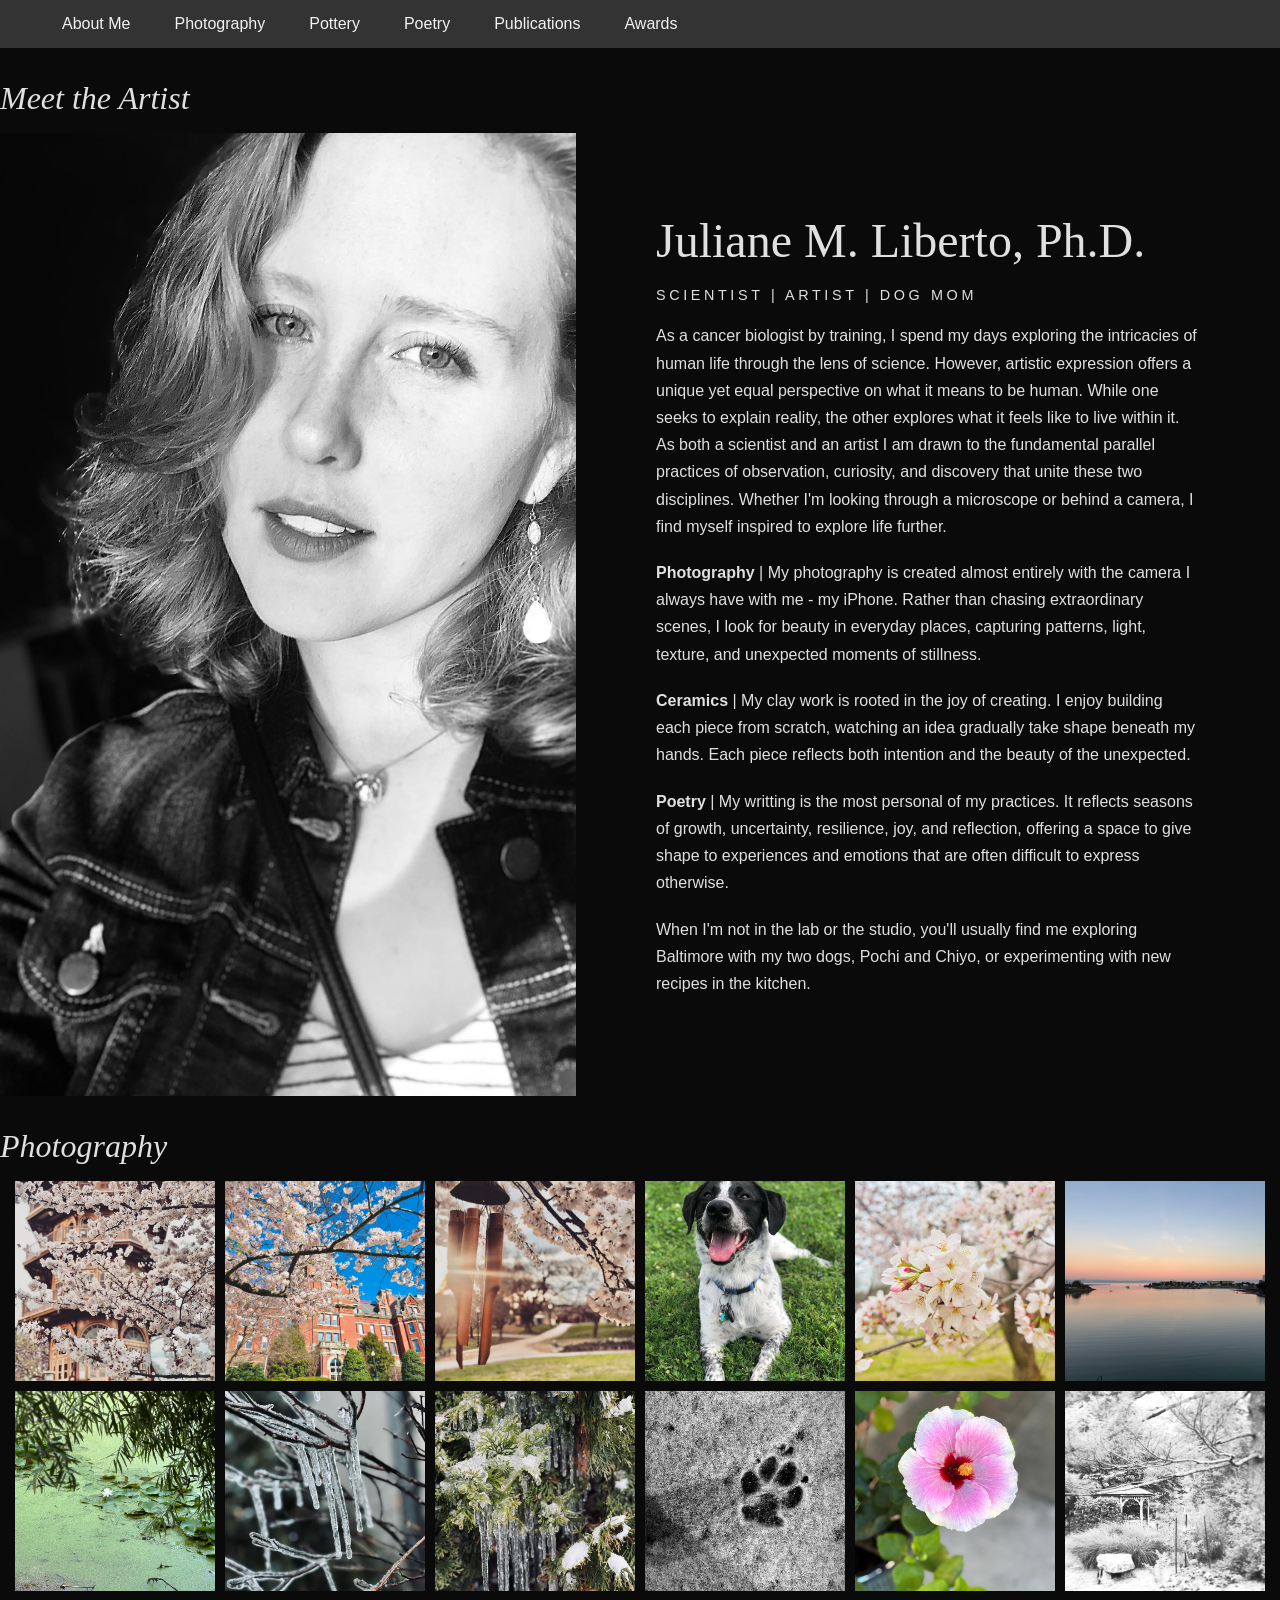
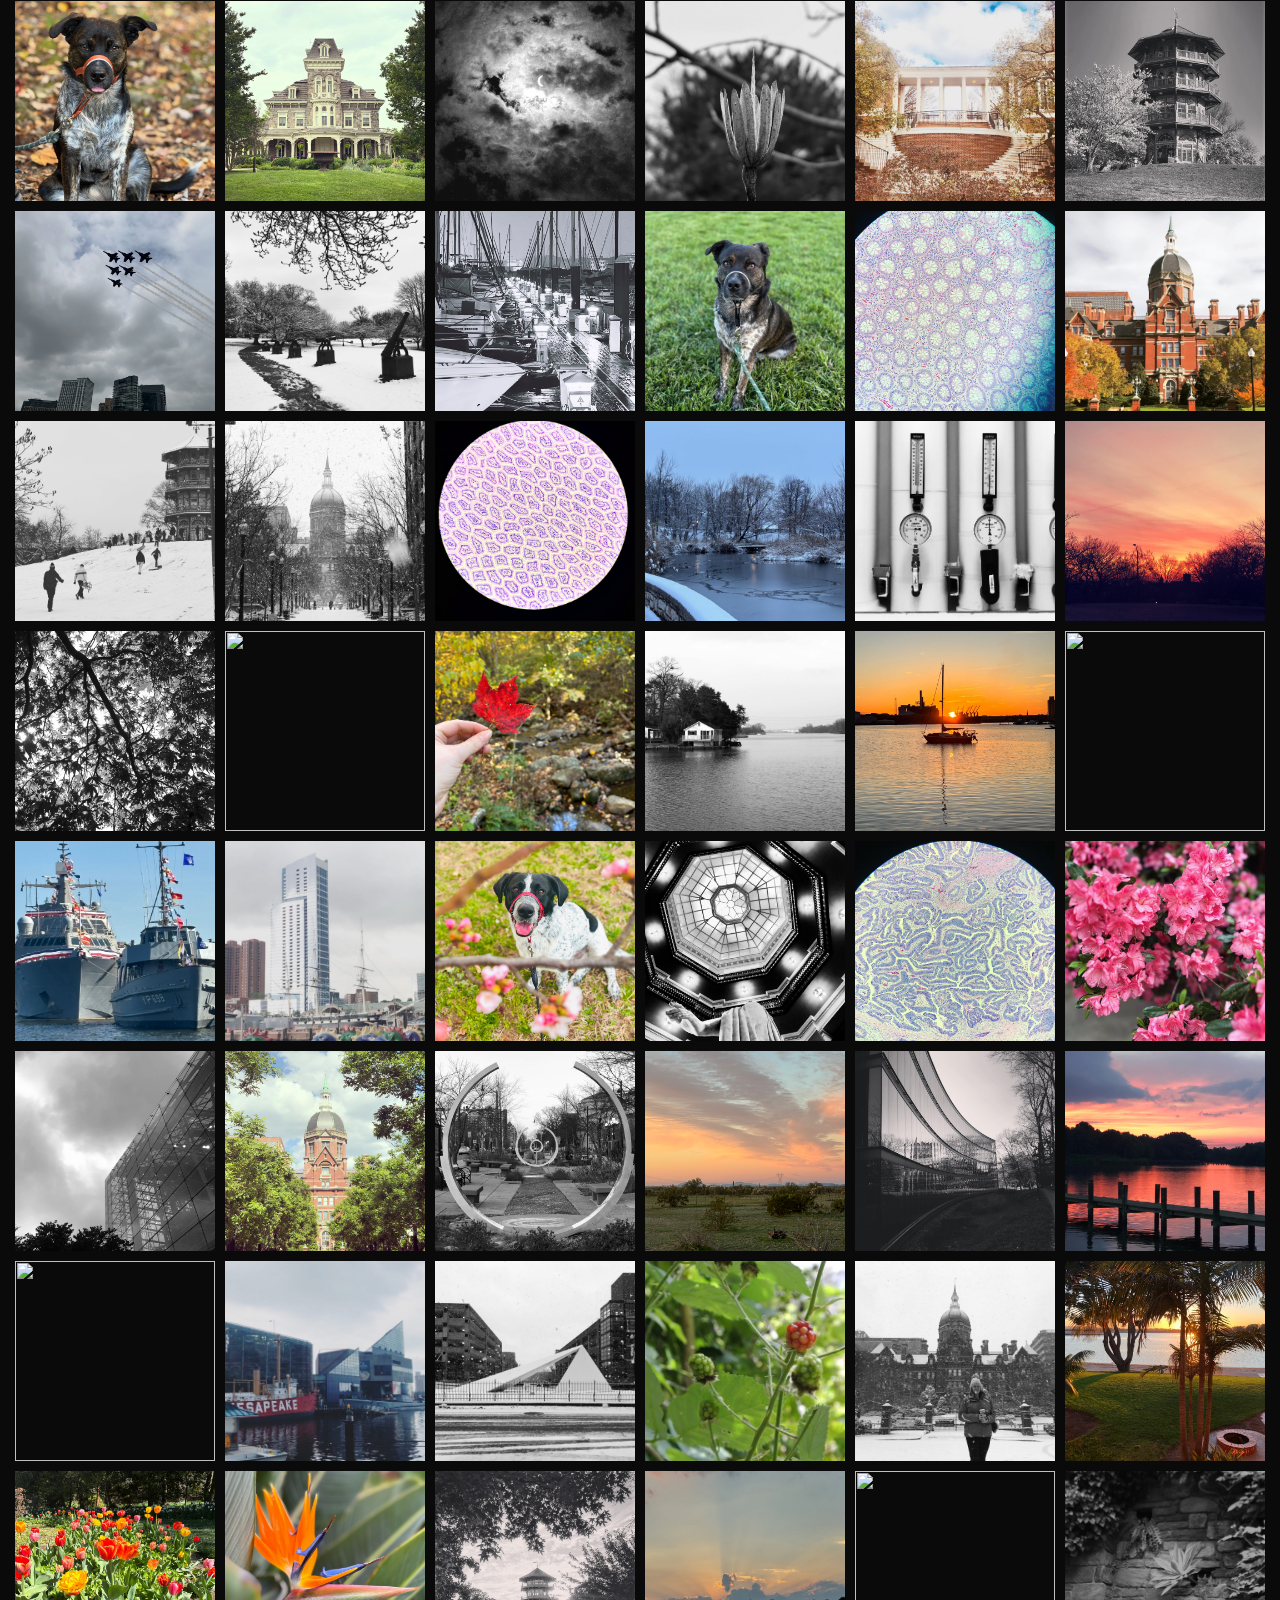
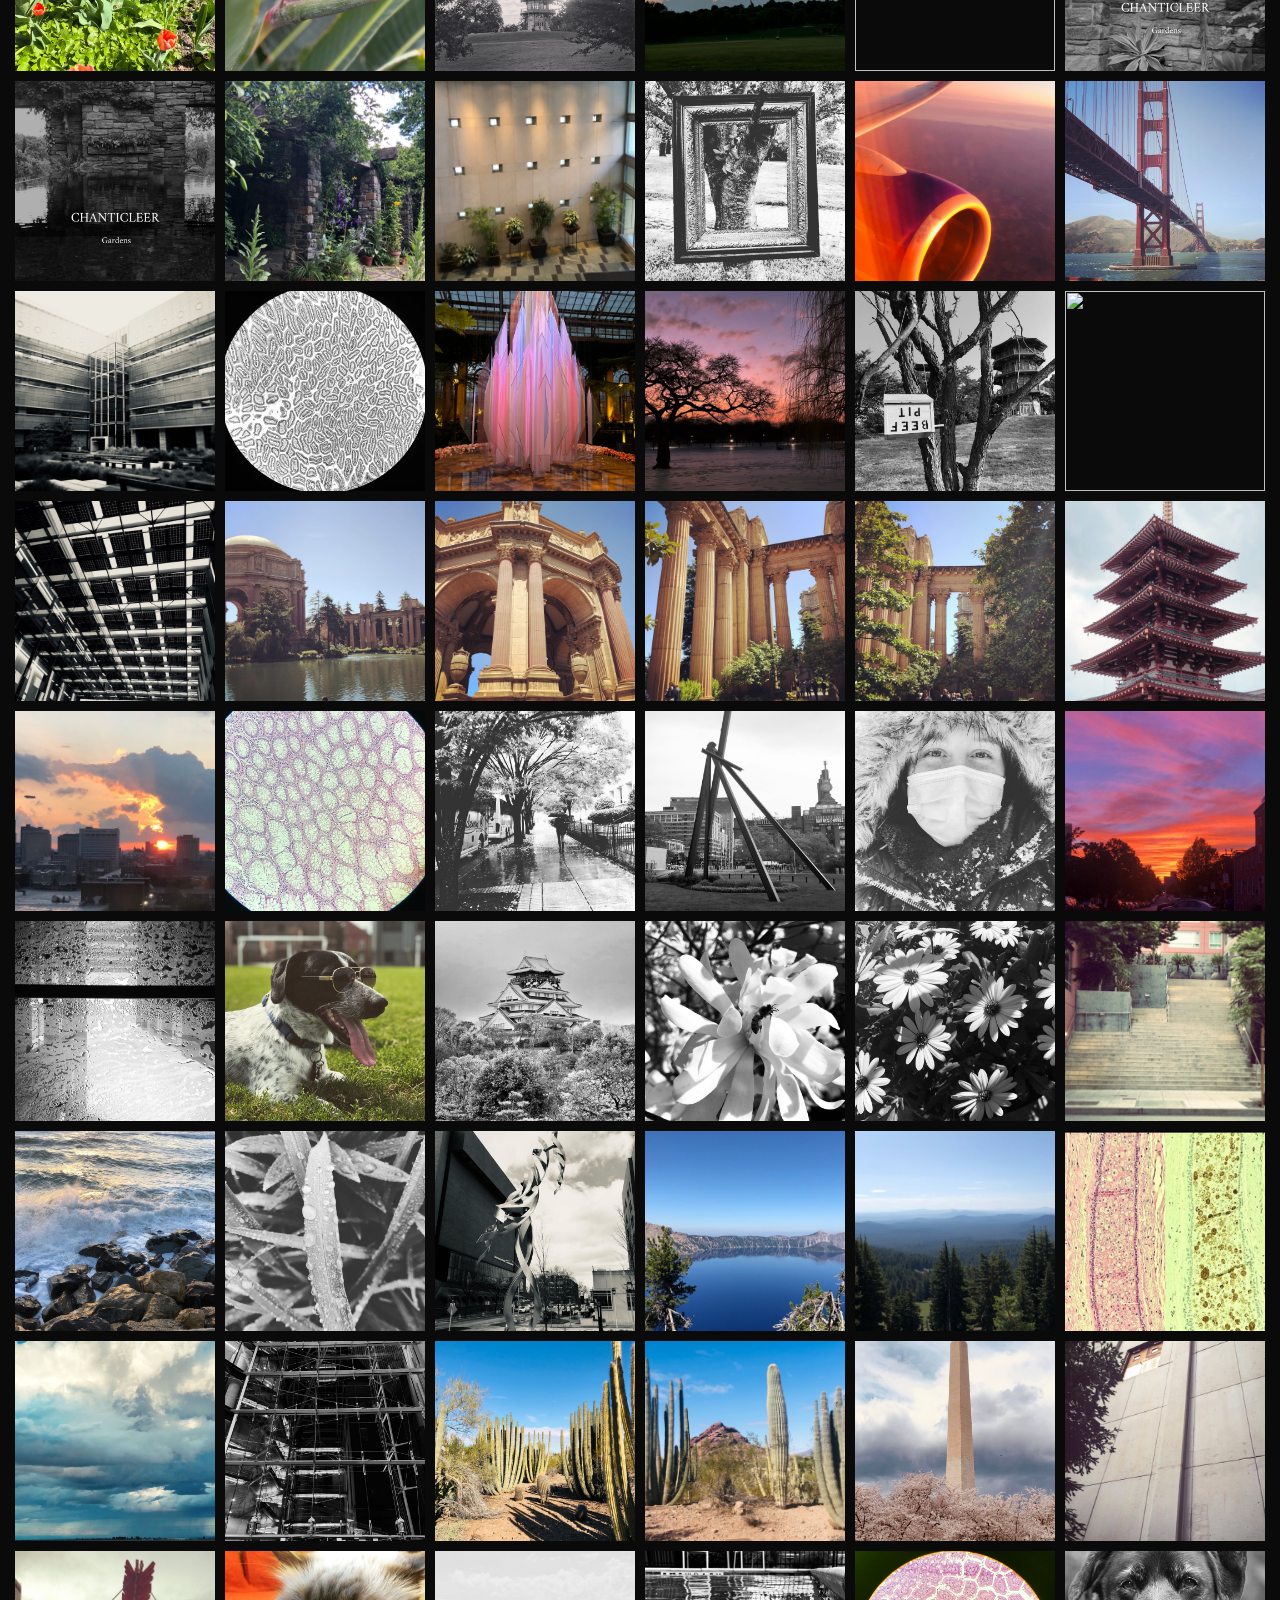
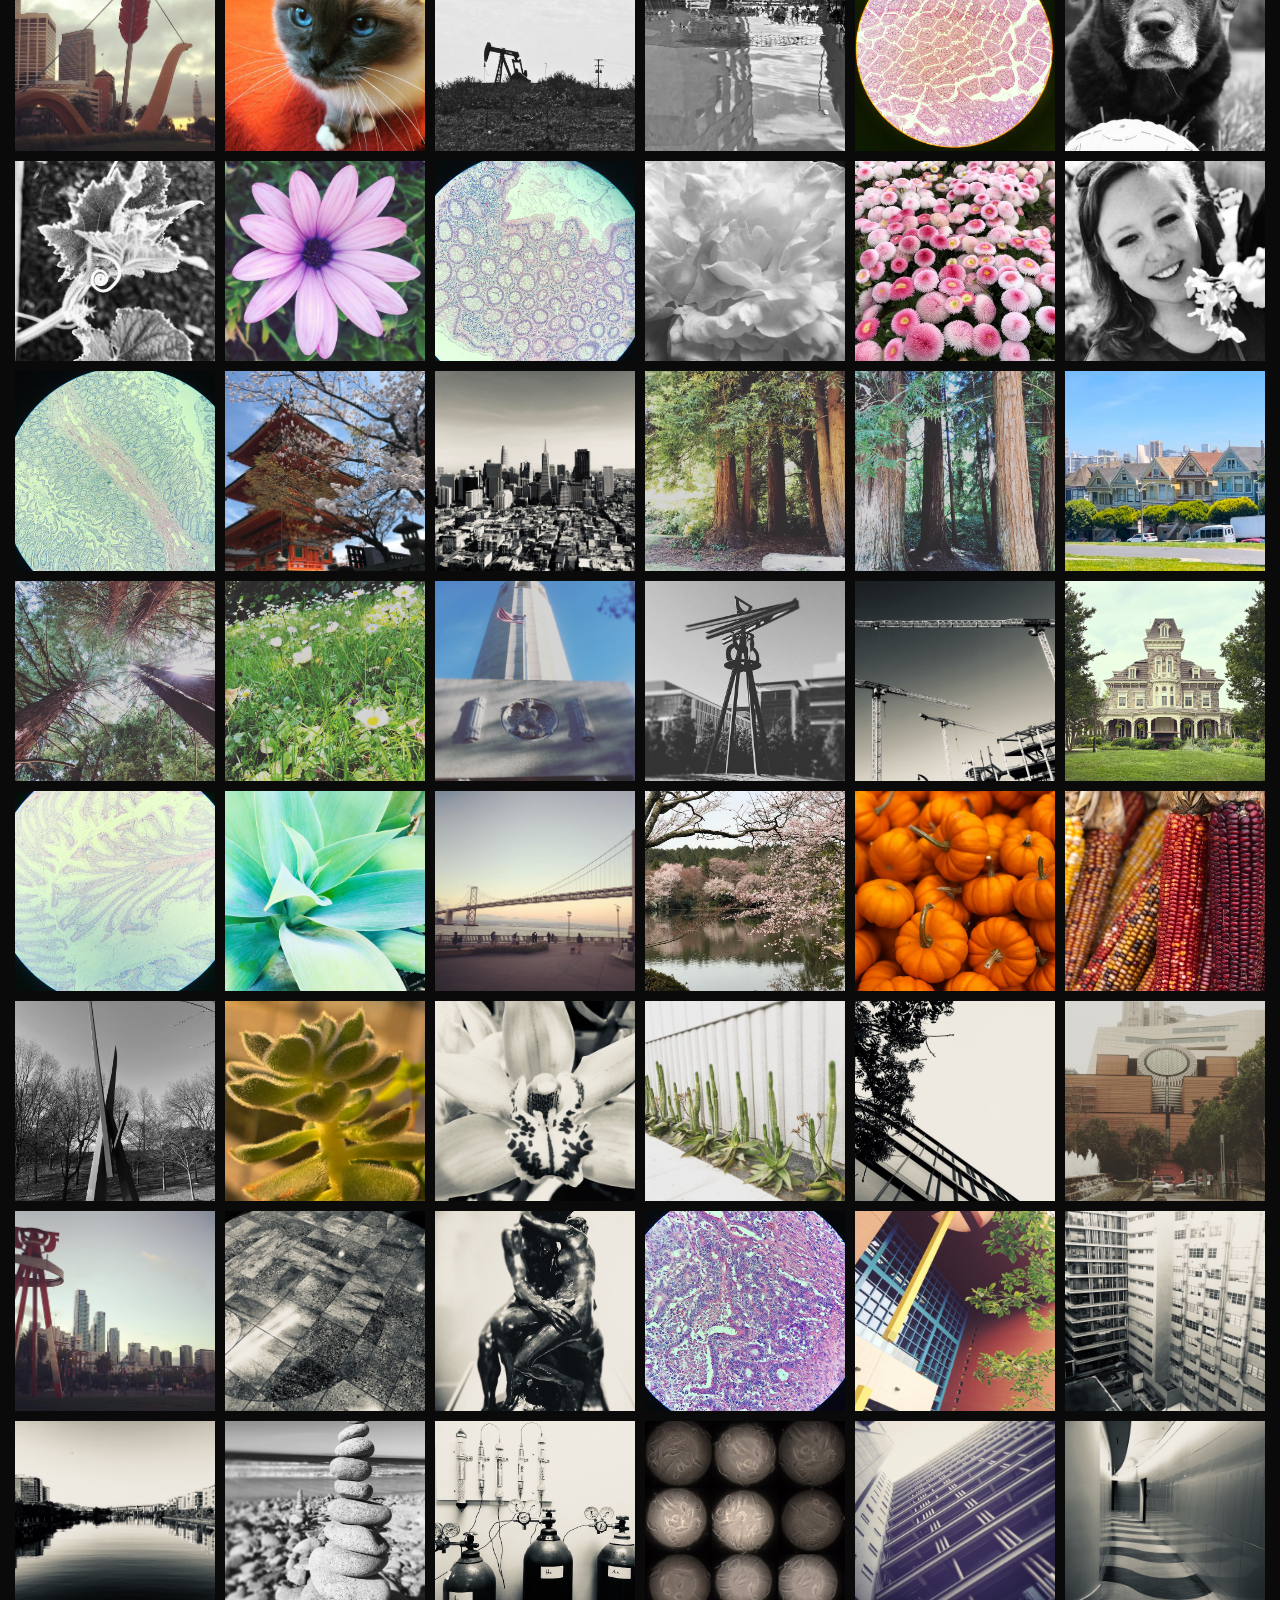
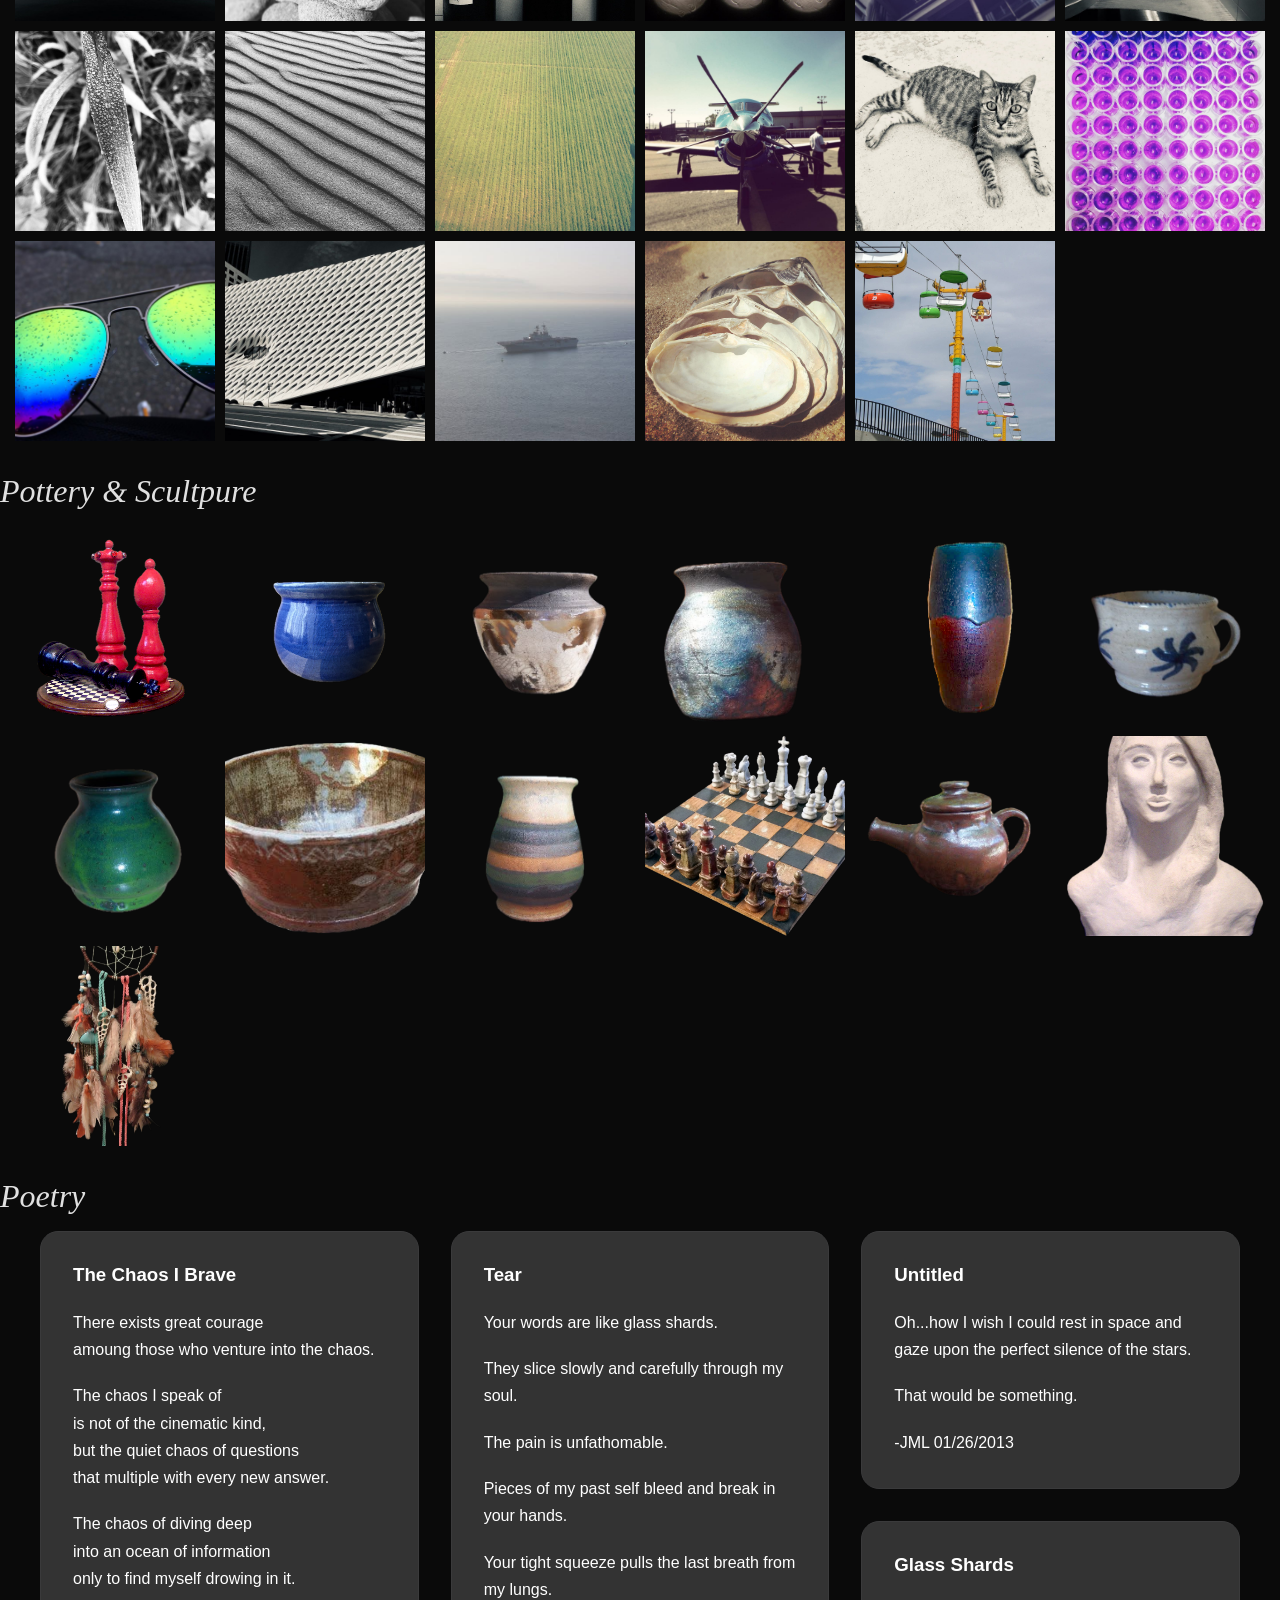
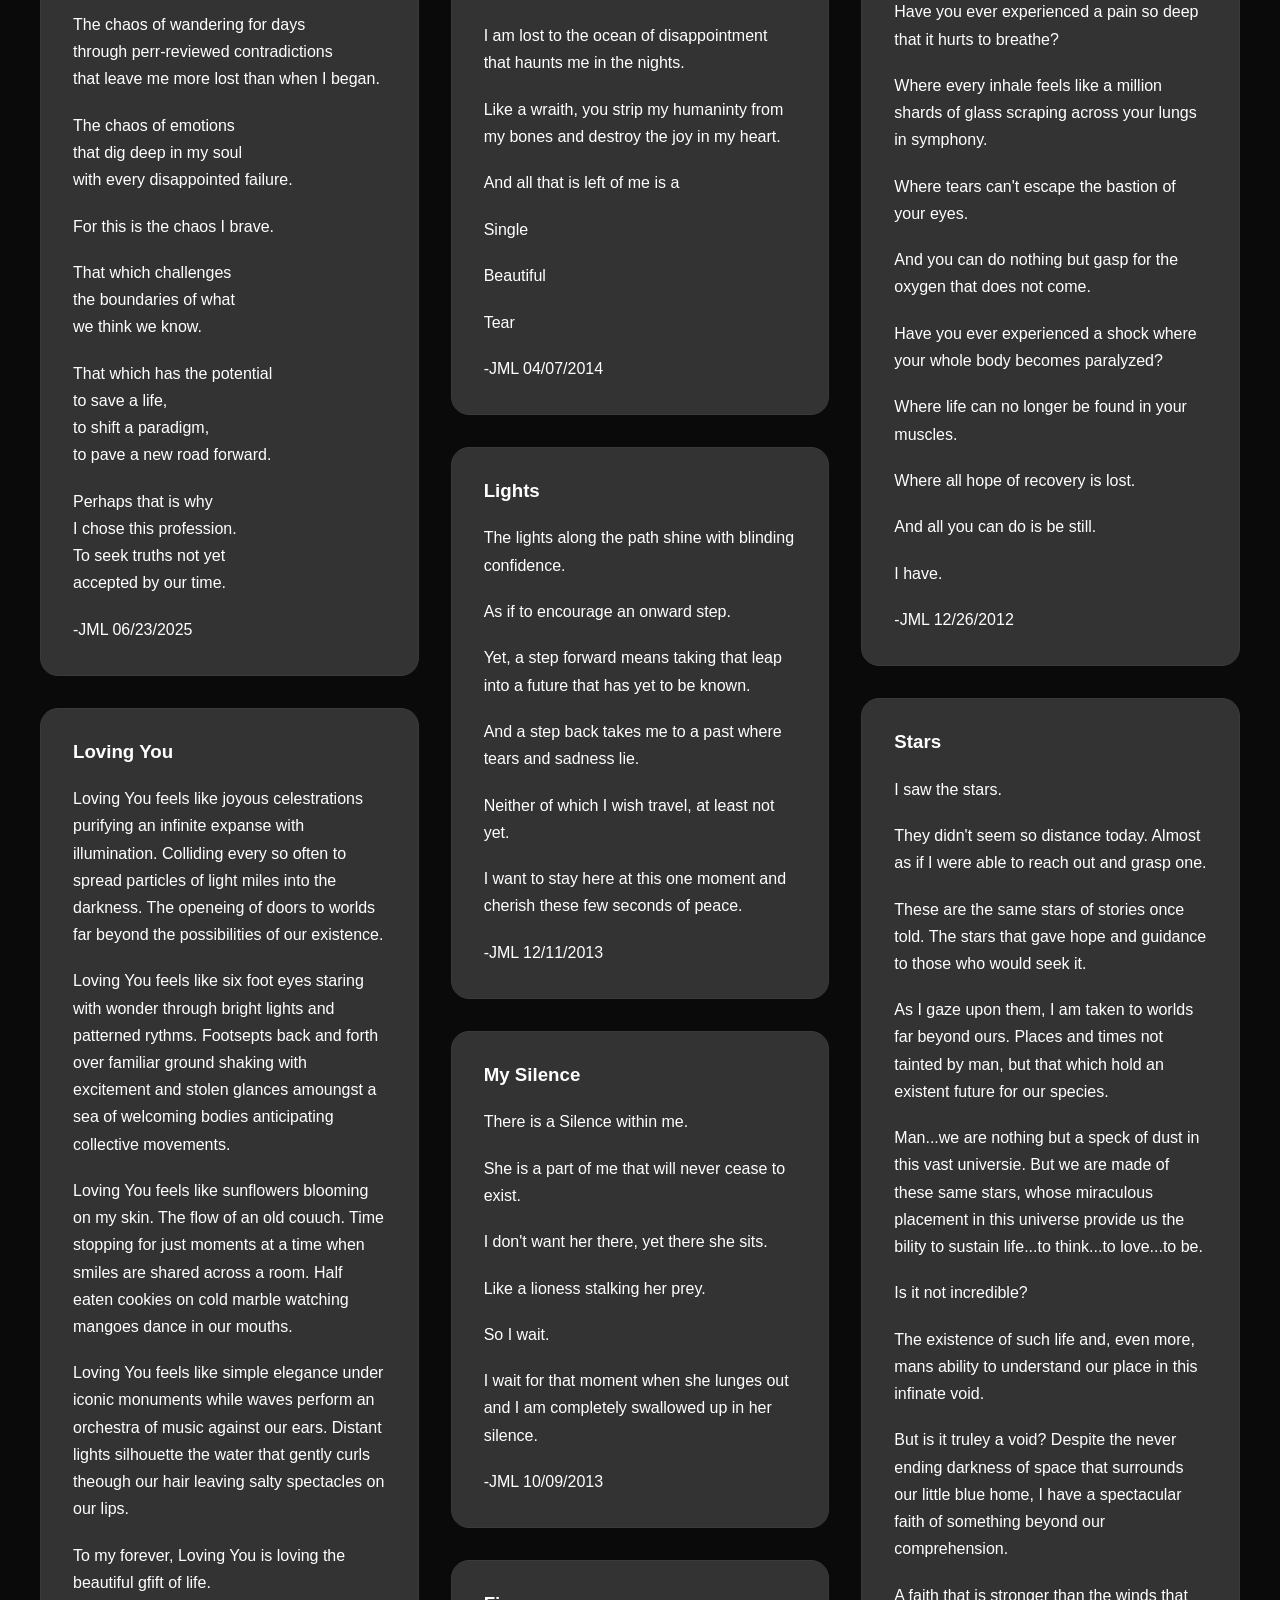
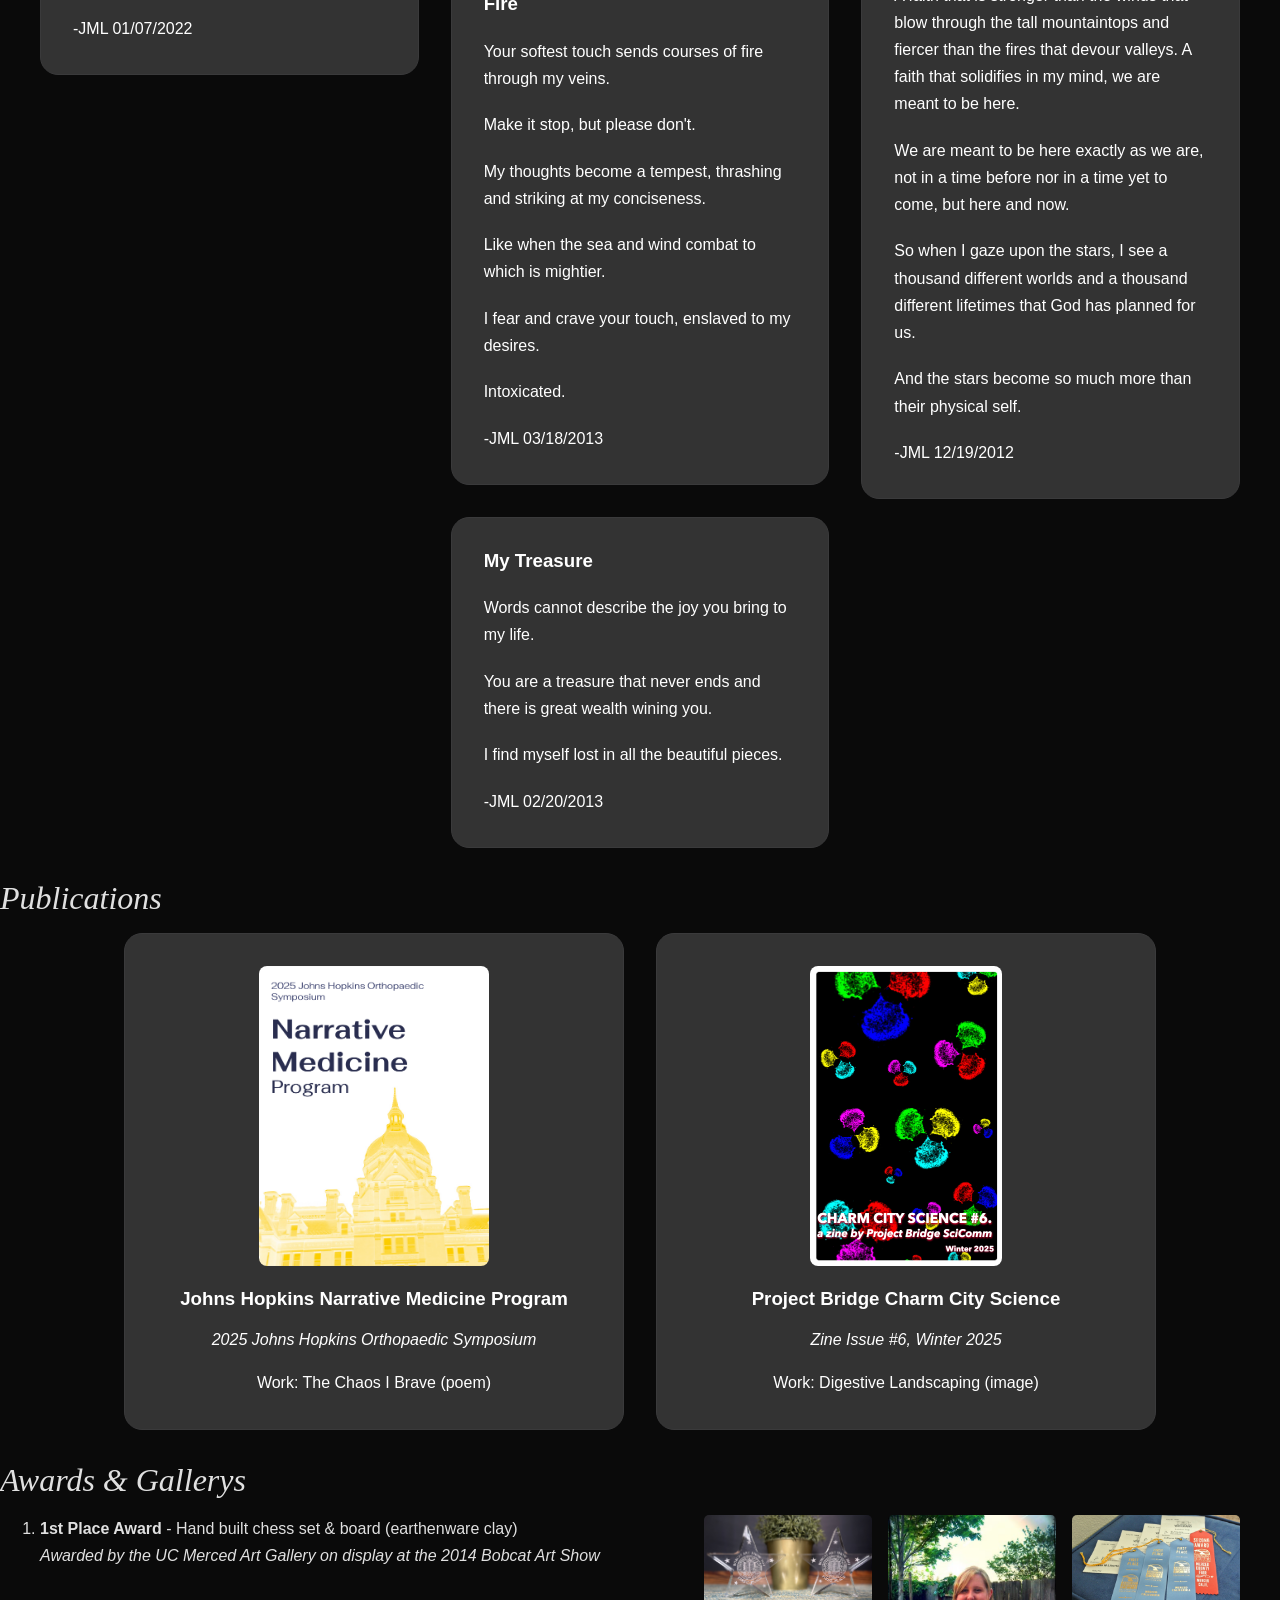
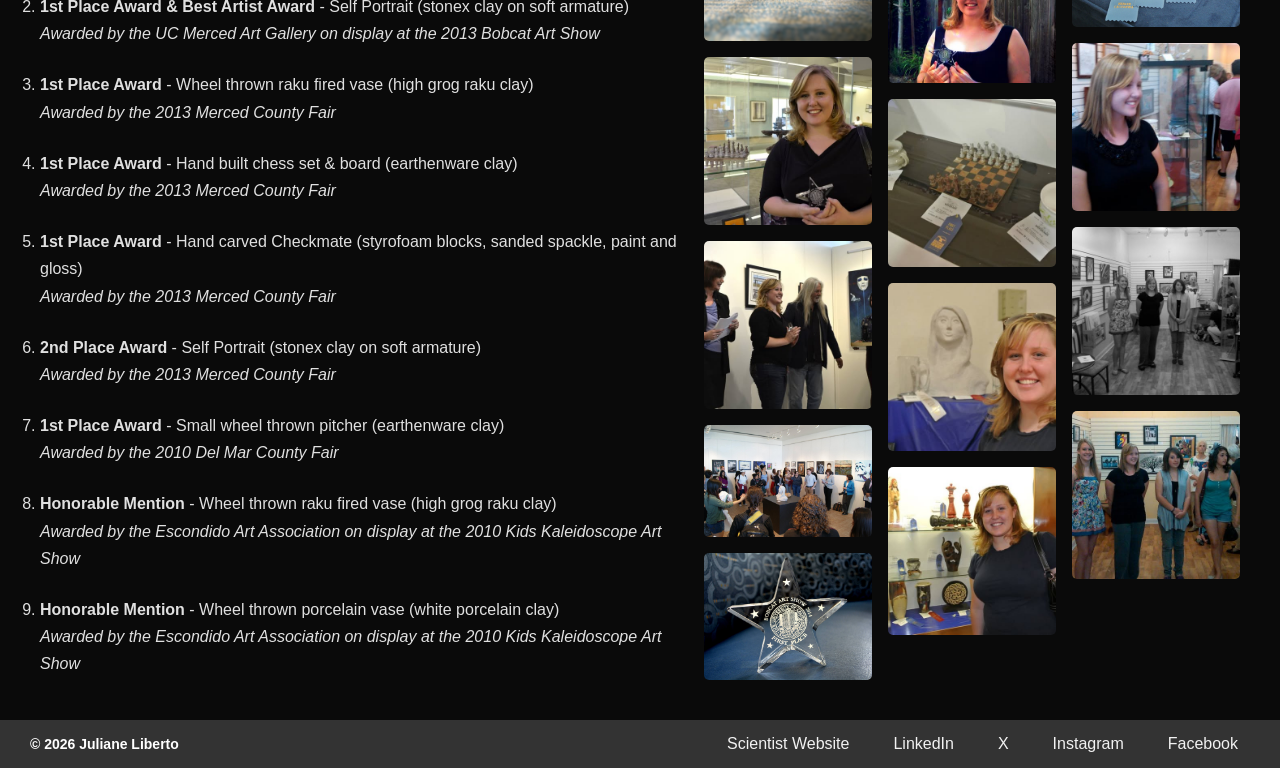
==== commit 619ee2aa: "Update art.html" ====
--- a/art.html
+++ b/art.html
@@ -77,6 +77,7 @@
             <img src = "assets/images/18208052365254535.jpg"> <!-- BW_MD_JHUGauges -->
             <img src = "assets/images/17965328315230324.jpg"> <!-- MD_Sunset1 -->
             <img src = "assets/images/17846128097112179.jpg"> <!-- BW_MD_PPLayeredLeaves -->
+            <img src = "assets/images/Pochi1.jpg"> <!-- Pochi -->
             <img src = "assets/images/IMG_7323.jpg"> <!-- VA_ShenandoahRedLeaf -->
             <img src = "assets/images/17851296382909529.jpg"> <!-- BW_MD_Island -->
             <img src = "assets/images/18167371132393823.jpg"> <!-- MD_InnerHarborSunset -->
@@ -93,6 +94,7 @@
             <img src = "assets/images/IMG_8088.jpg"> <!-- AZ_AtSunset -->
             <img src = "assets/images/17895554587681566.jpg"> <!-- BW_MD_JHU2 -->
             <img src = "assets/images/17989442896253001.jpg"> <!-- MD_Sunset2 -->
+            <img src = "assets/images/Pochi2.jpg"> <!-- Pochi -->
             <img src = "assets/images/17897064811554891.jpg"> <!-- MD_InnerHarbor -->
             <img src = "assets/images/17912706169540729.jpg"> <!-- BW_MD_JHU_SnowSculpture -->
             <img src = "assets/images/649508293_26736950449222423_2901453184383893460_n.jpg"> <!-- Raspberry -->
@@ -102,6 +104,7 @@
             <img src = "assets/images/18335495953115835.jpg"> <!-- MD_BirdofParadise -->
             <img src = "assets/images/17928628106405914.jpg"> <!-- BW_MD_Pagoda2 -->
             <img src = "assets/images/18008047739553628.jpg"> <!-- MD_Sunset3 -->
+            <img src = "assets/images/Pochi3.jpg"> <!-- Pochi -->
             <img src = "assets/images/17845973570214111.jpg"> <!-- BW_PA_Chanticleer1 -->
             <img src = "assets/images/17901192943497625.jpg"> <!-- BW_PA_Chanticleer2 -->
             <img src = "assets/images/17865584929892481.jpg"> <!-- BW_PA_Chanticleer3 -->
@@ -114,6 +117,7 @@
             <img src = "assets/images/IMG_8610.jpg"> <!-- MD_LongwoodGardens -->
             <img src = "assets/images/17882945646443183.jpg"> <!-- MD_Sunset4 -->
             <img src = "assets/images/17941452896554369.jpg"> <!-- BW_MD_PPBeefPit -->
+            <img src = "assets/images/Pochi4.jpg"> <!-- Pochi -->
             <img src = "assets/images/17848920256854147.jpg"> <!-- BW_UCMerced -->
             <img src = "assets/images/17884428400351086.jpg"> <!-- SF_PofFA1 -->
             <img src = "assets/images/17934376969289689.jpg"> <!-- SF_PofFA3 -->
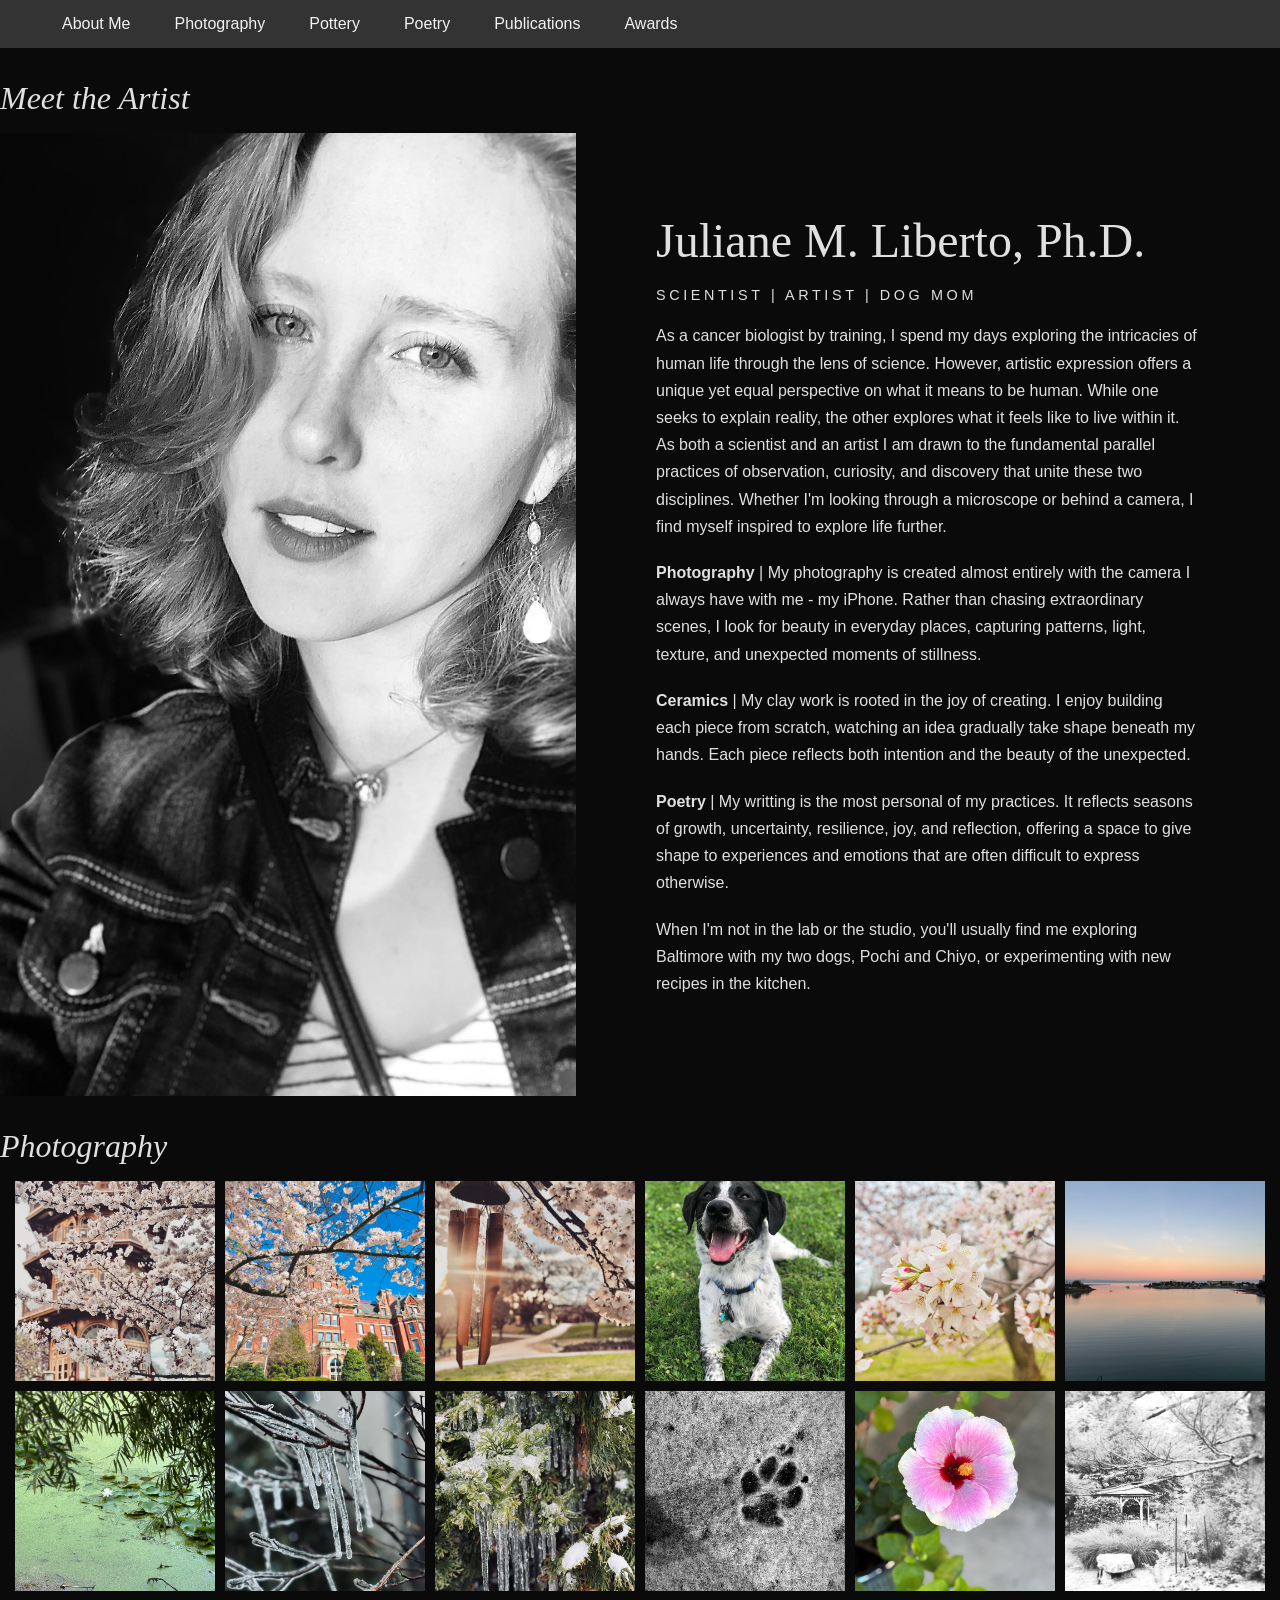
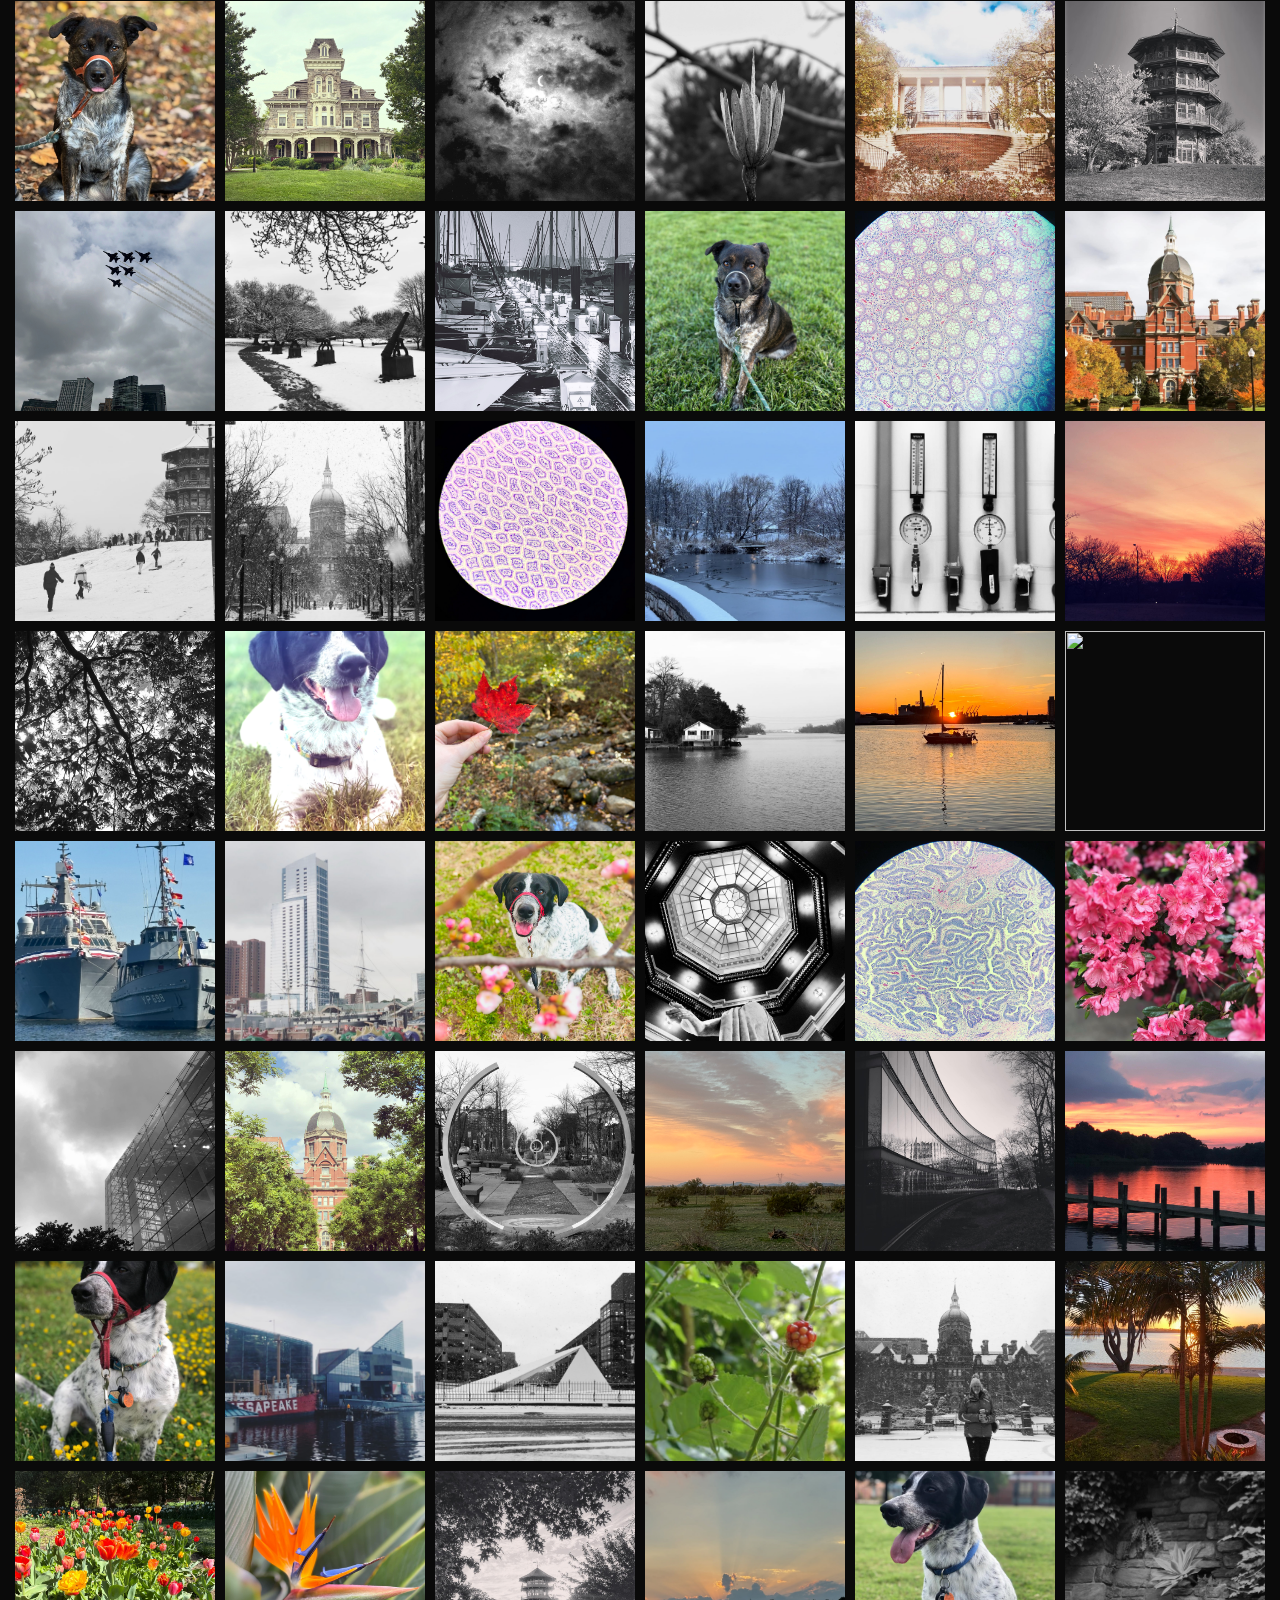
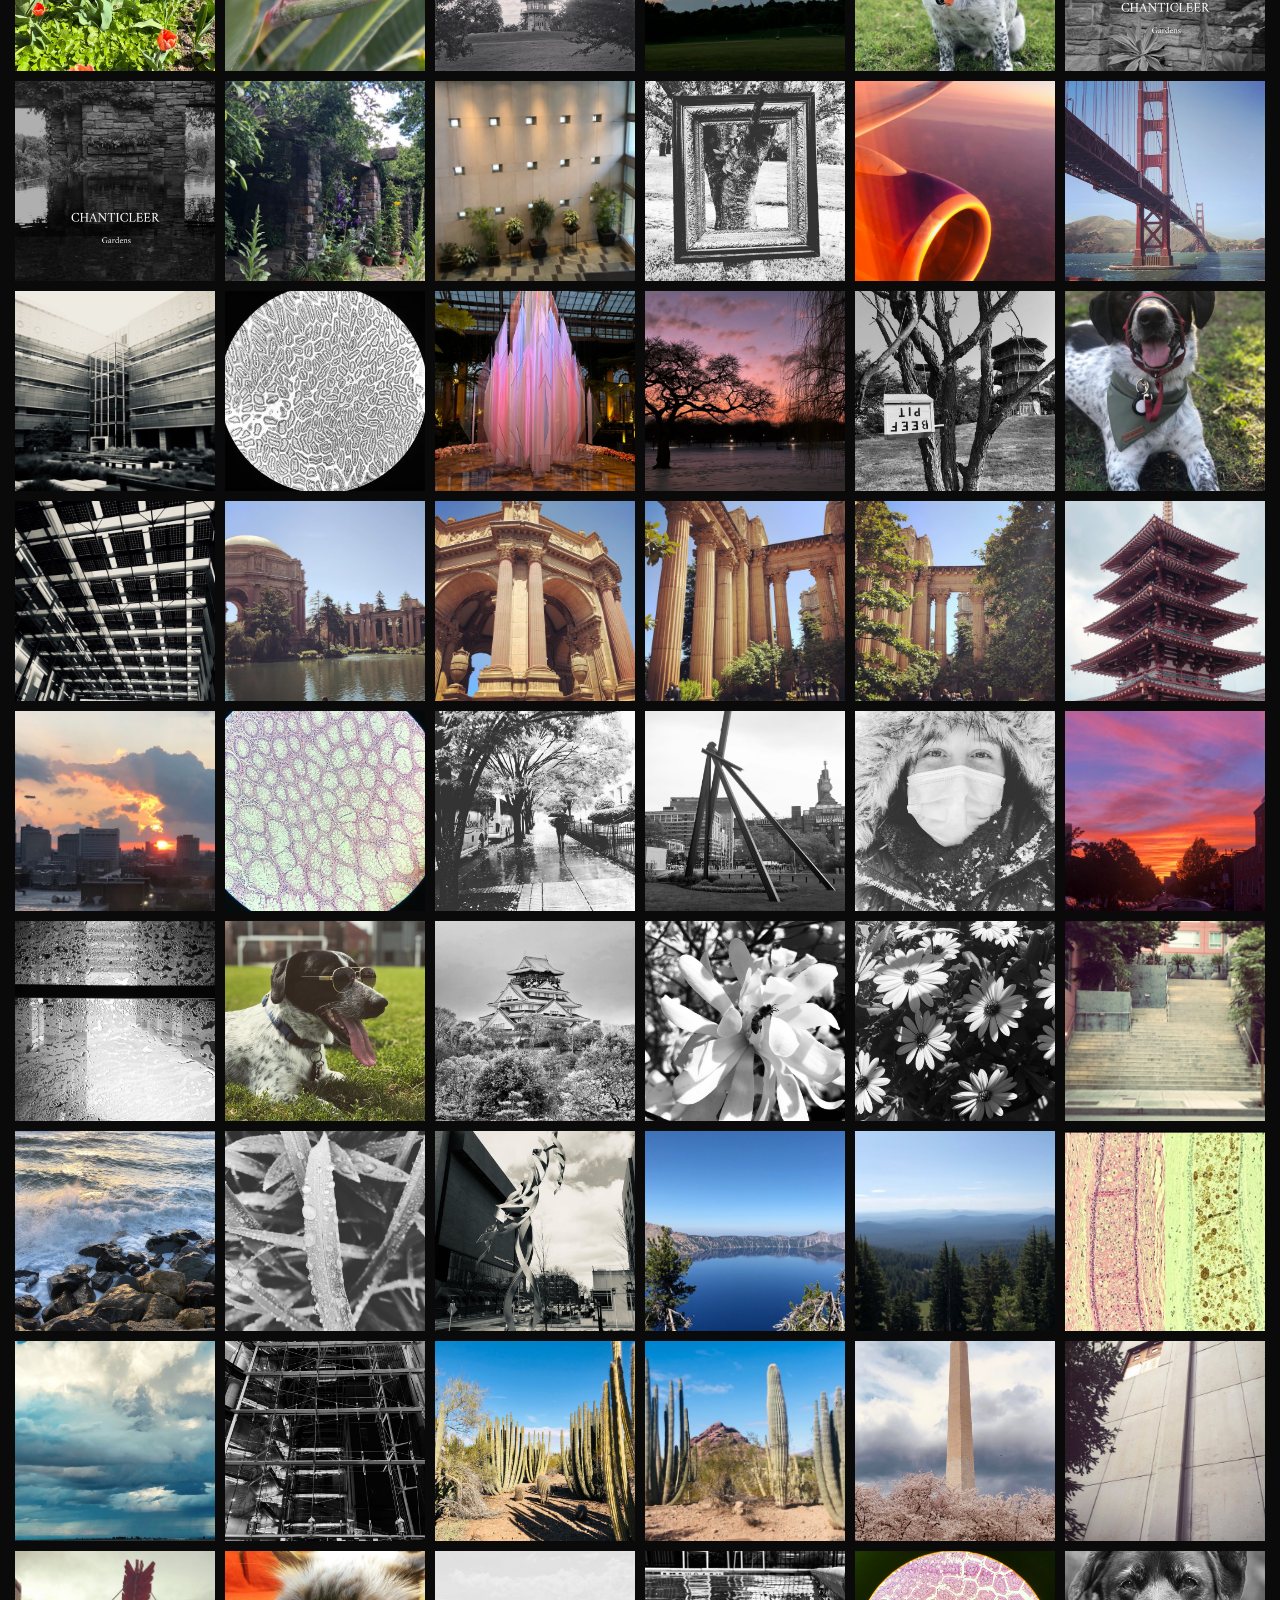
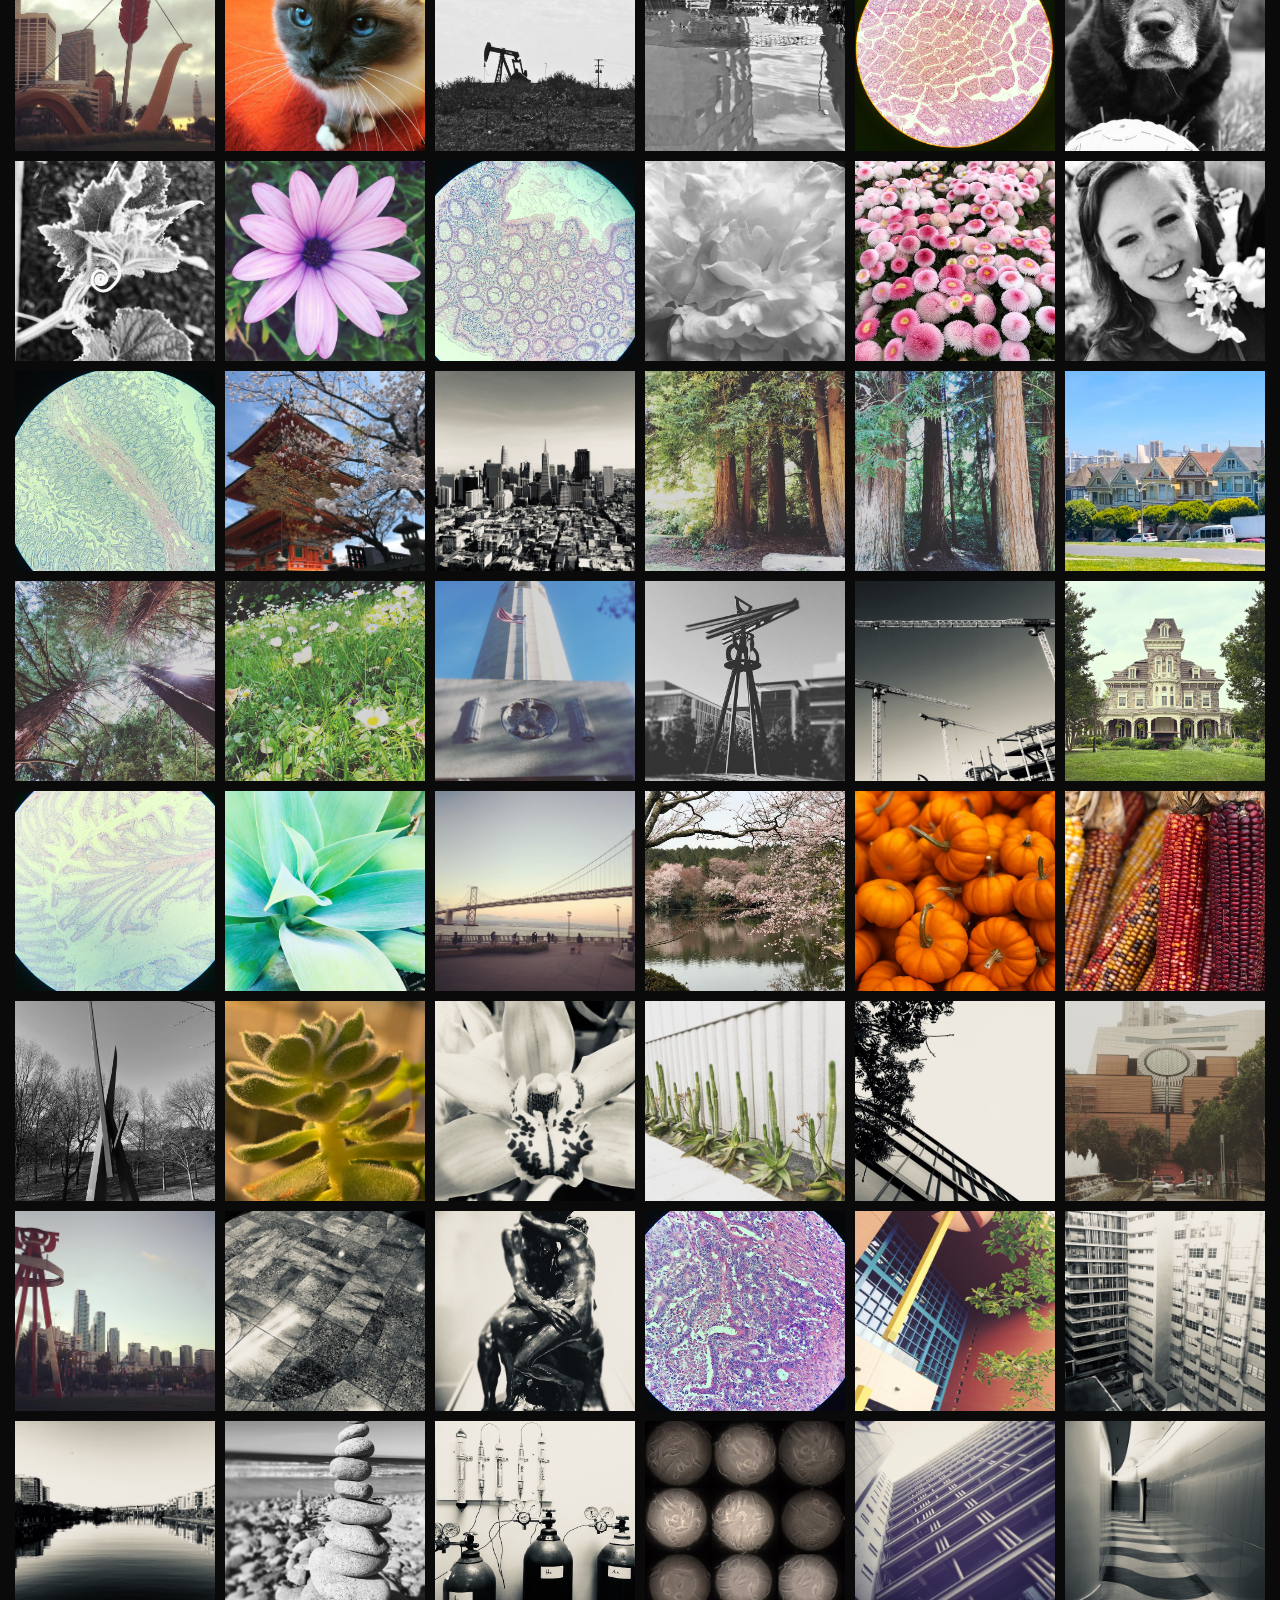
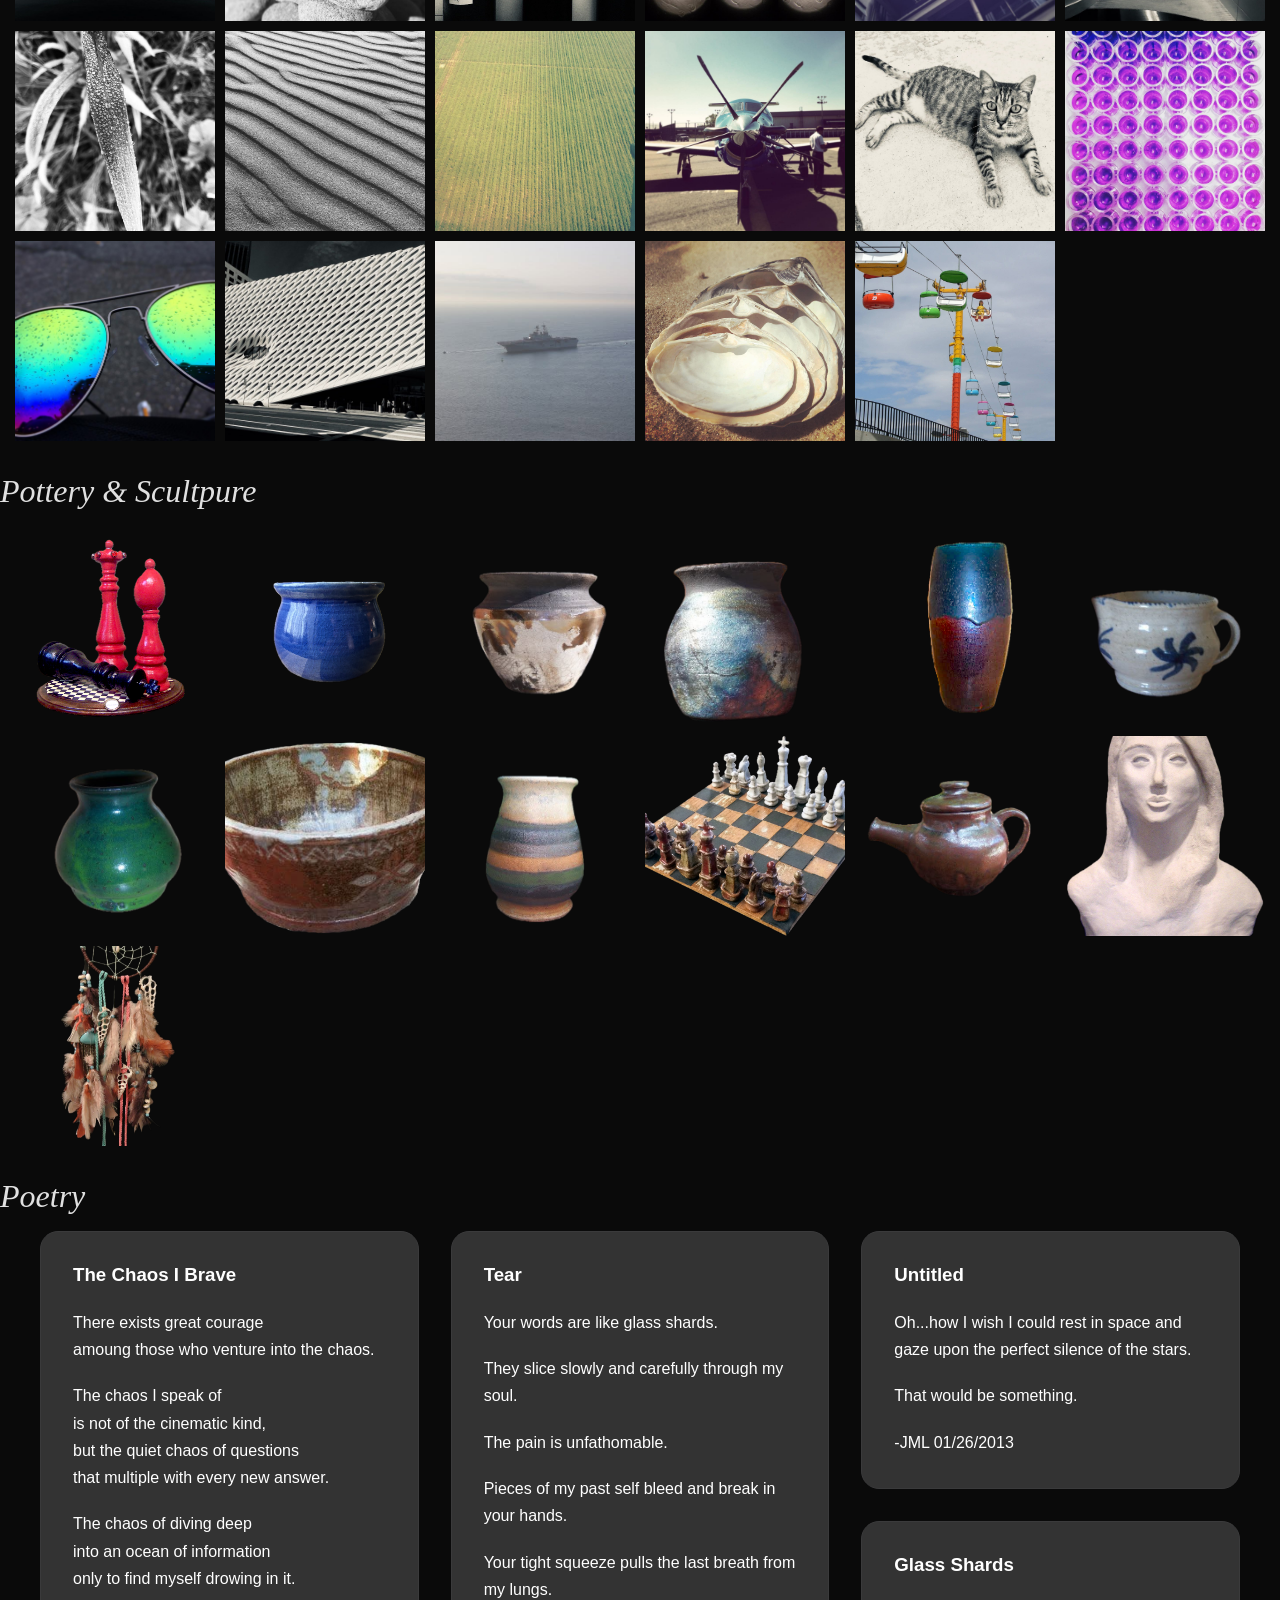
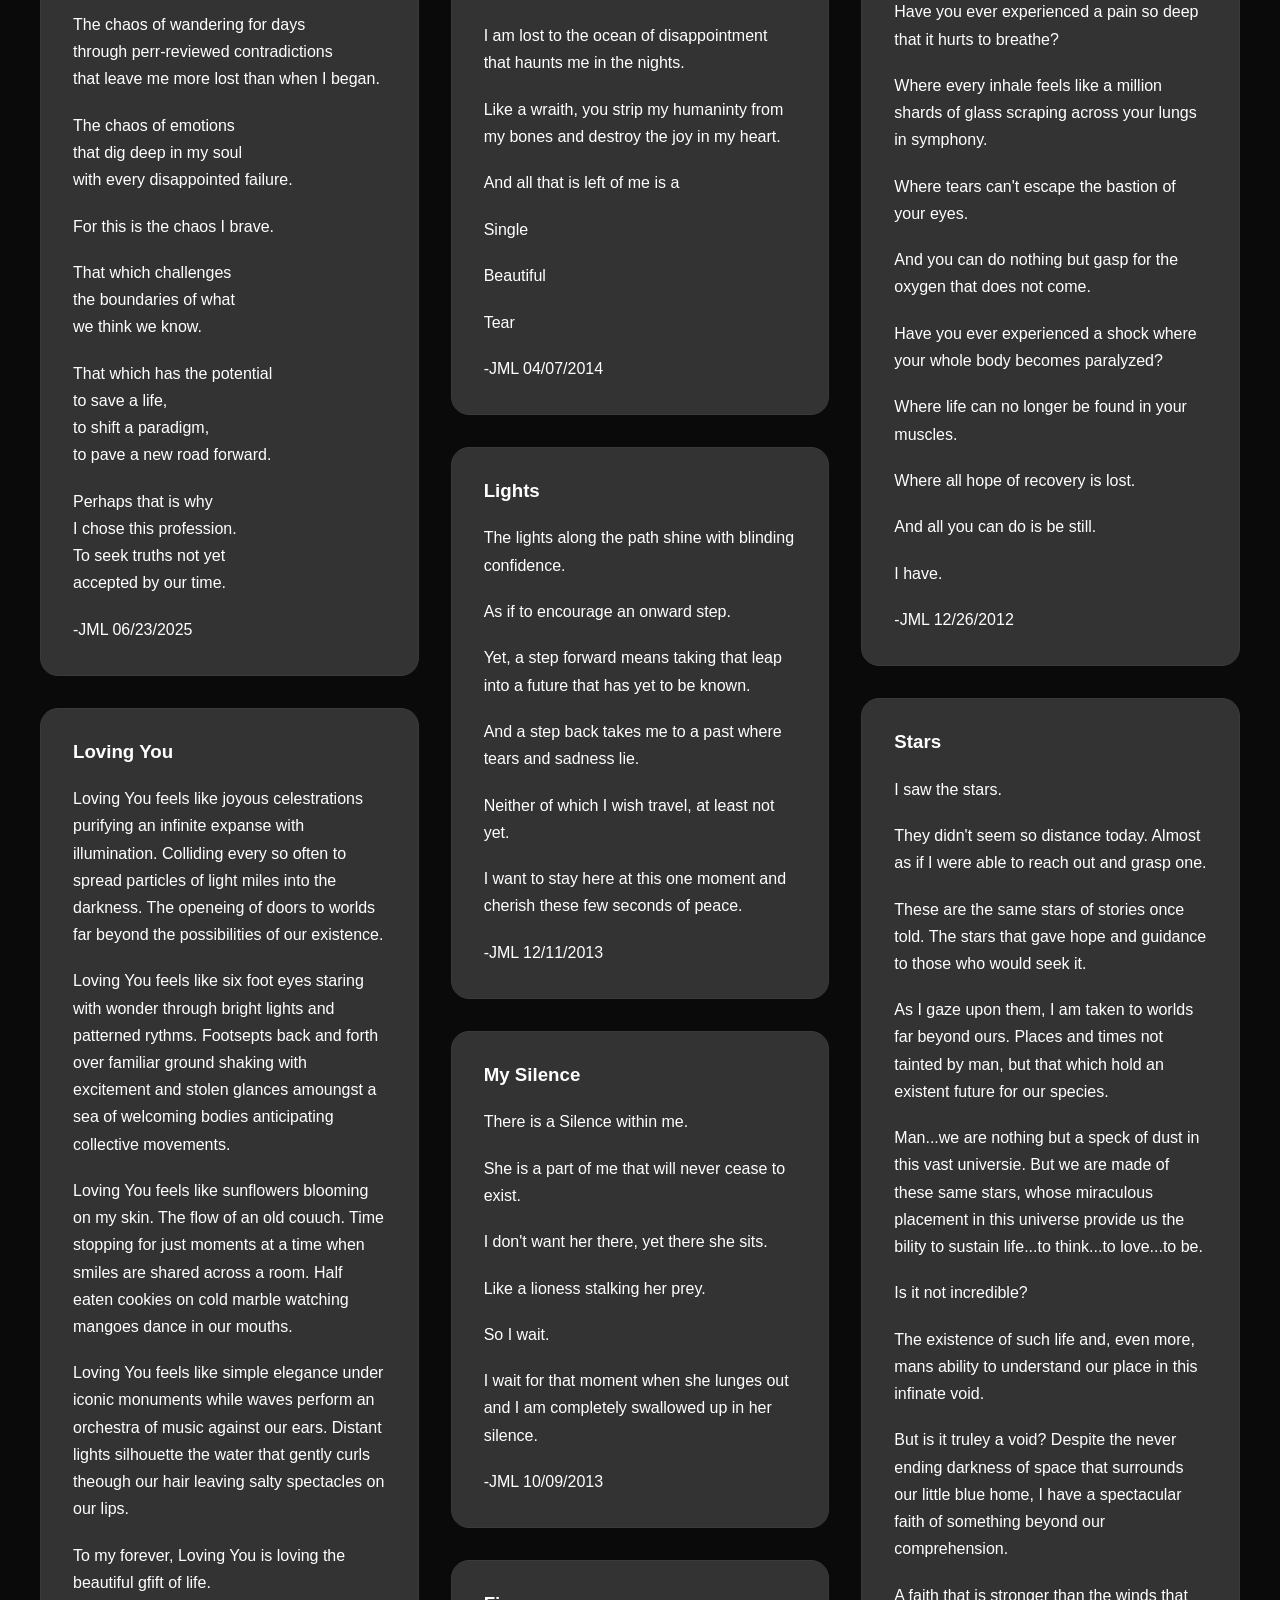
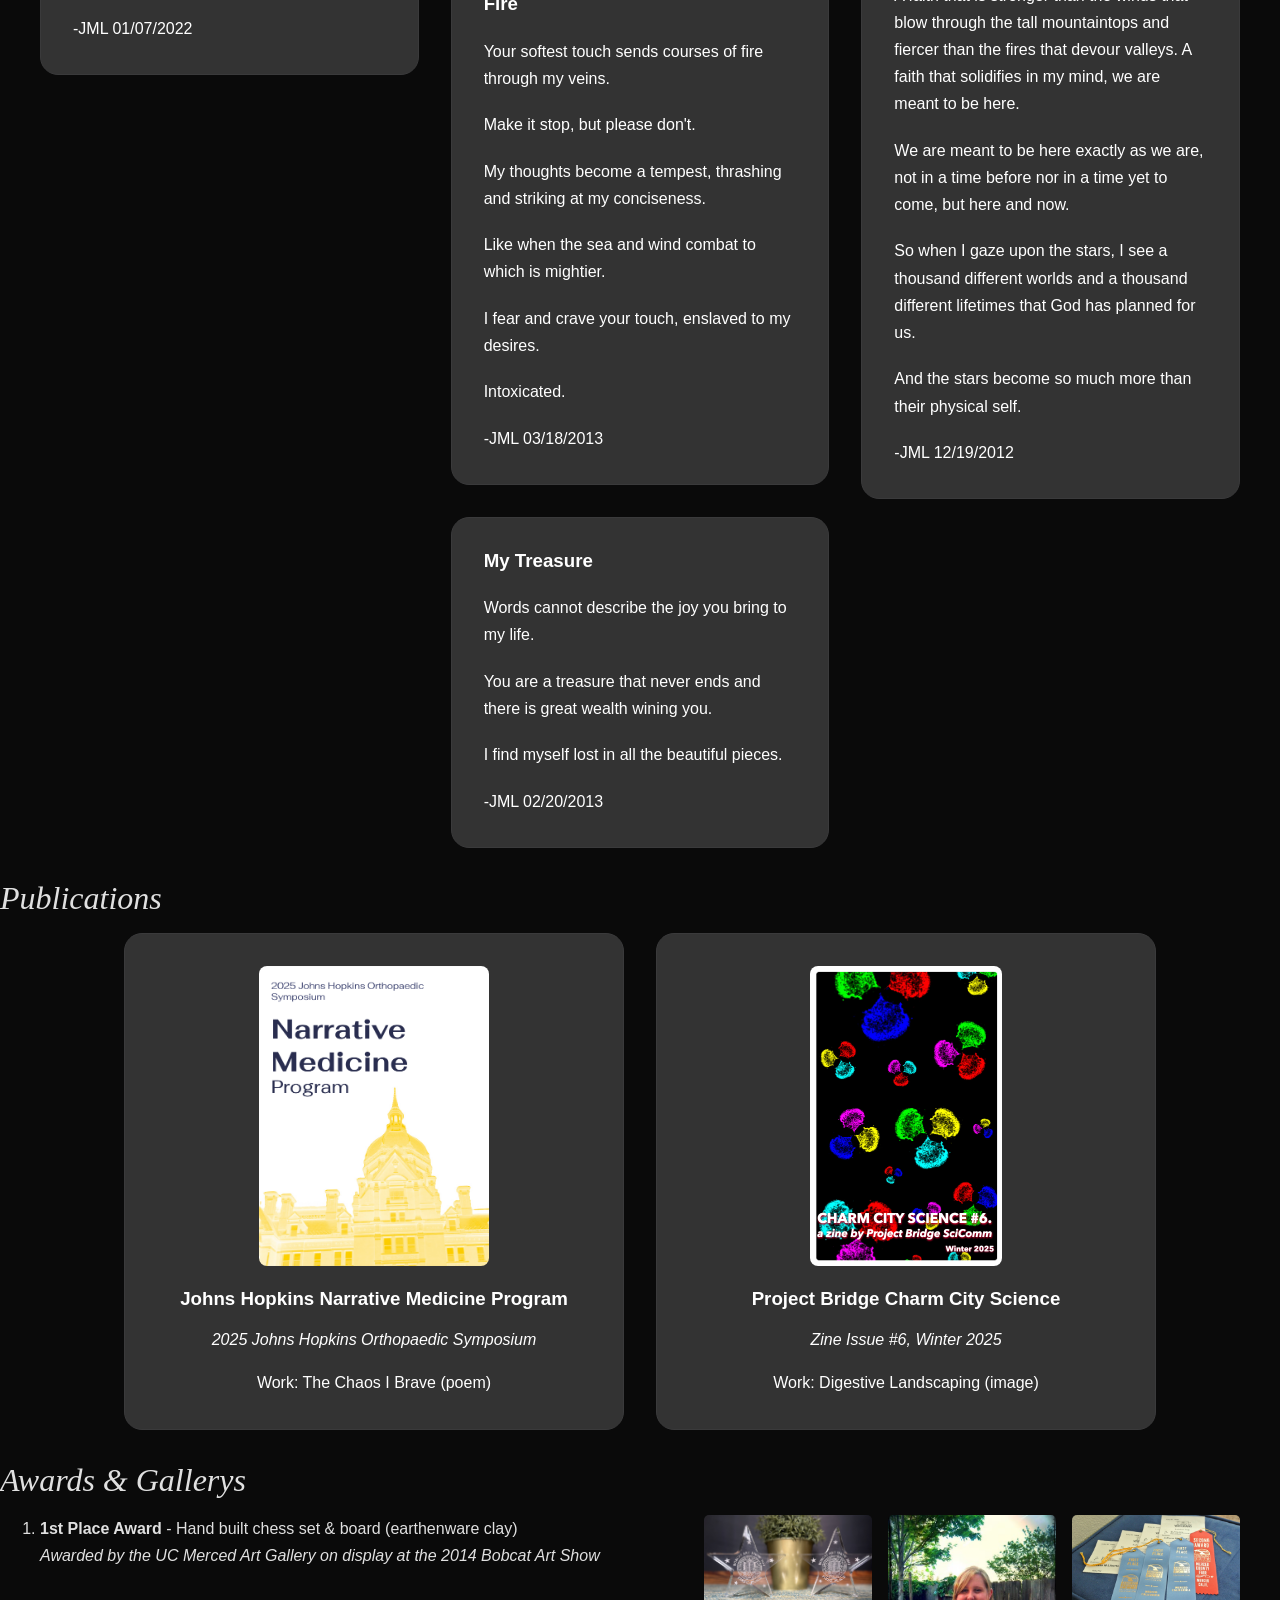
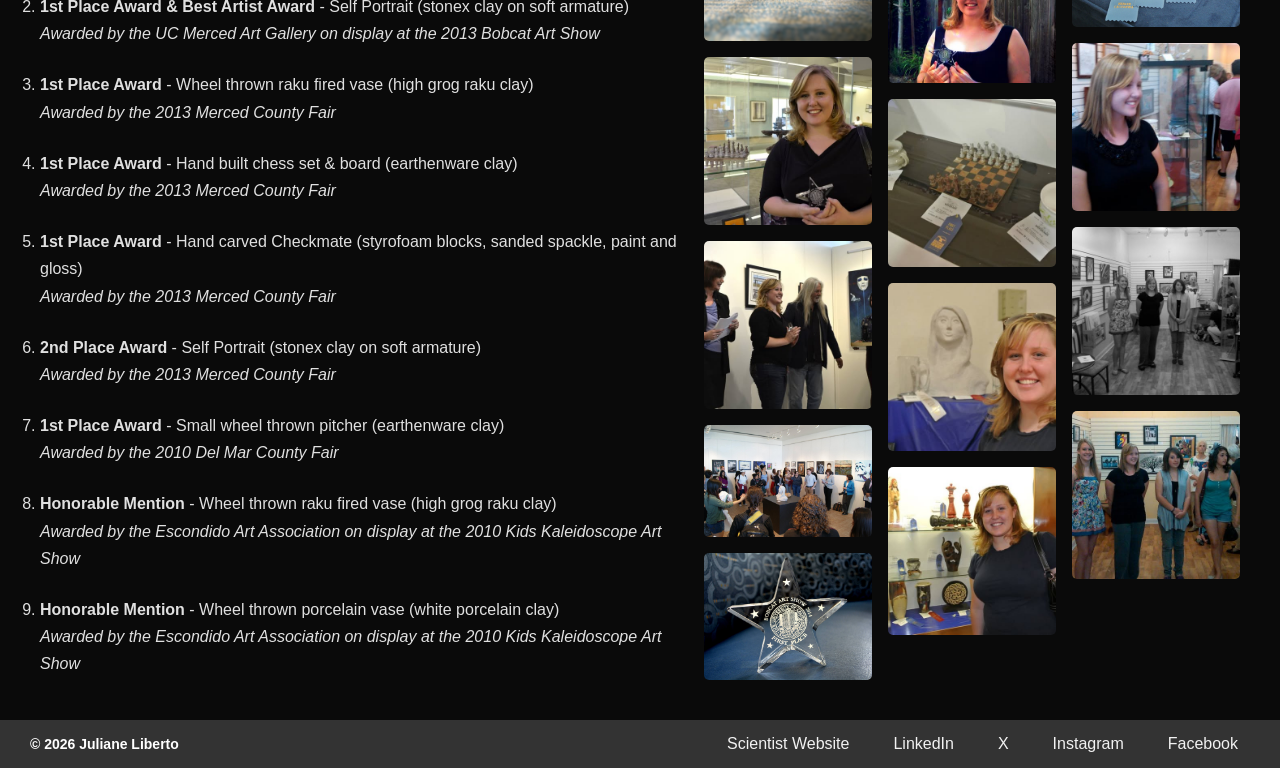
==== commit a151393c: "Update art.html" ====
--- a/art.html
+++ b/art.html
@@ -77,7 +77,7 @@
             <img src = "assets/images/18208052365254535.jpg"> <!-- BW_MD_JHUGauges -->
             <img src = "assets/images/17965328315230324.jpg"> <!-- MD_Sunset1 -->
             <img src = "assets/images/17846128097112179.jpg"> <!-- BW_MD_PPLayeredLeaves -->
-            <img src = "assets/images/Pochi1.jpg"> <!-- Pochi -->
+            <img src = "assets/images/Pochi1.png"> <!-- Pochi -->
             <img src = "assets/images/IMG_7323.jpg"> <!-- VA_ShenandoahRedLeaf -->
             <img src = "assets/images/17851296382909529.jpg"> <!-- BW_MD_Island -->
             <img src = "assets/images/18167371132393823.jpg"> <!-- MD_InnerHarborSunset -->
@@ -94,7 +94,7 @@
             <img src = "assets/images/IMG_8088.jpg"> <!-- AZ_AtSunset -->
             <img src = "assets/images/17895554587681566.jpg"> <!-- BW_MD_JHU2 -->
             <img src = "assets/images/17989442896253001.jpg"> <!-- MD_Sunset2 -->
-            <img src = "assets/images/Pochi2.jpg"> <!-- Pochi -->
+            <img src = "assets/images/Pochi2.png"> <!-- Pochi -->
             <img src = "assets/images/17897064811554891.jpg"> <!-- MD_InnerHarbor -->
             <img src = "assets/images/17912706169540729.jpg"> <!-- BW_MD_JHU_SnowSculpture -->
             <img src = "assets/images/649508293_26736950449222423_2901453184383893460_n.jpg"> <!-- Raspberry -->
@@ -104,7 +104,7 @@
             <img src = "assets/images/18335495953115835.jpg"> <!-- MD_BirdofParadise -->
             <img src = "assets/images/17928628106405914.jpg"> <!-- BW_MD_Pagoda2 -->
             <img src = "assets/images/18008047739553628.jpg"> <!-- MD_Sunset3 -->
-            <img src = "assets/images/Pochi3.jpg"> <!-- Pochi -->
+            <img src = "assets/images/Pochi3.png"> <!-- Pochi -->
             <img src = "assets/images/17845973570214111.jpg"> <!-- BW_PA_Chanticleer1 -->
             <img src = "assets/images/17901192943497625.jpg"> <!-- BW_PA_Chanticleer2 -->
             <img src = "assets/images/17865584929892481.jpg"> <!-- BW_PA_Chanticleer3 -->
@@ -117,7 +117,7 @@
             <img src = "assets/images/IMG_8610.jpg"> <!-- MD_LongwoodGardens -->
             <img src = "assets/images/17882945646443183.jpg"> <!-- MD_Sunset4 -->
             <img src = "assets/images/17941452896554369.jpg"> <!-- BW_MD_PPBeefPit -->
-            <img src = "assets/images/Pochi4.jpg"> <!-- Pochi -->
+            <img src = "assets/images/Pochi4.png"> <!-- Pochi -->
             <img src = "assets/images/17848920256854147.jpg"> <!-- BW_UCMerced -->
             <img src = "assets/images/17884428400351086.jpg"> <!-- SF_PofFA1 -->
             <img src = "assets/images/17934376969289689.jpg"> <!-- SF_PofFA3 -->
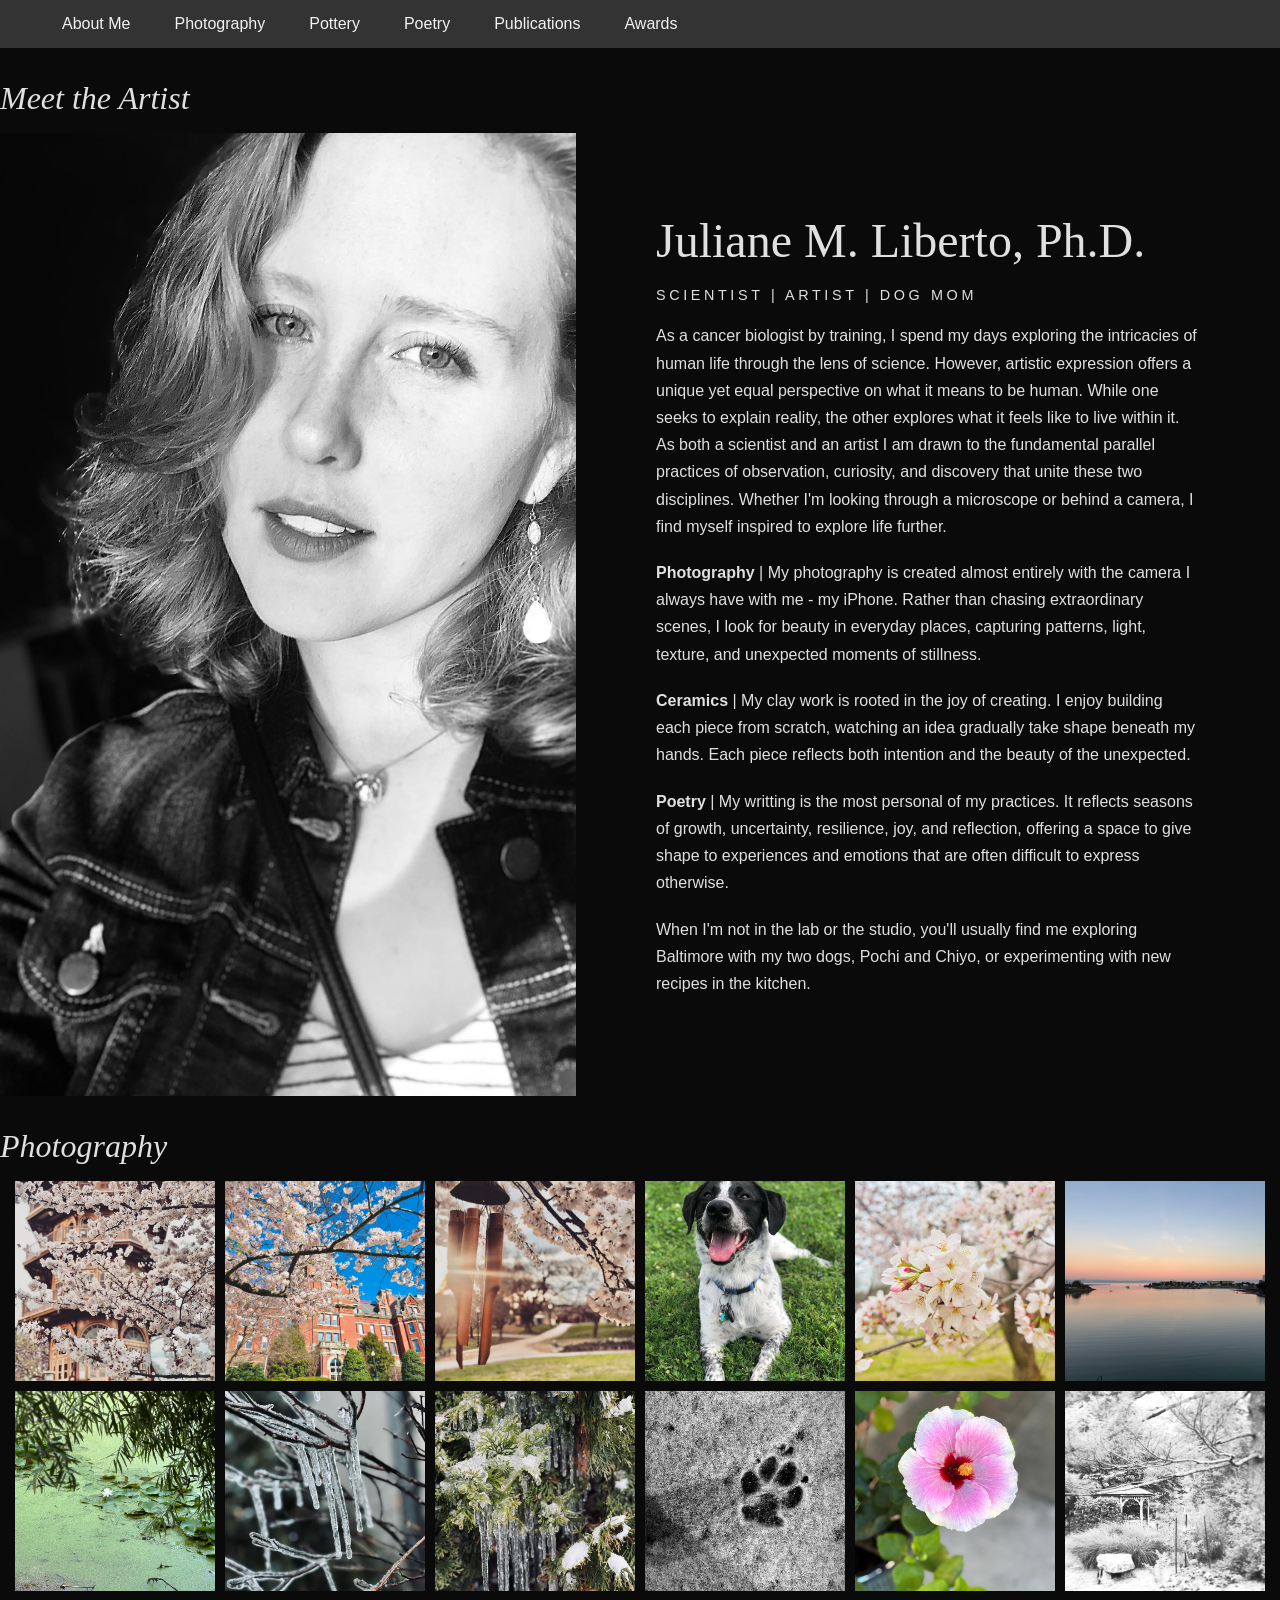
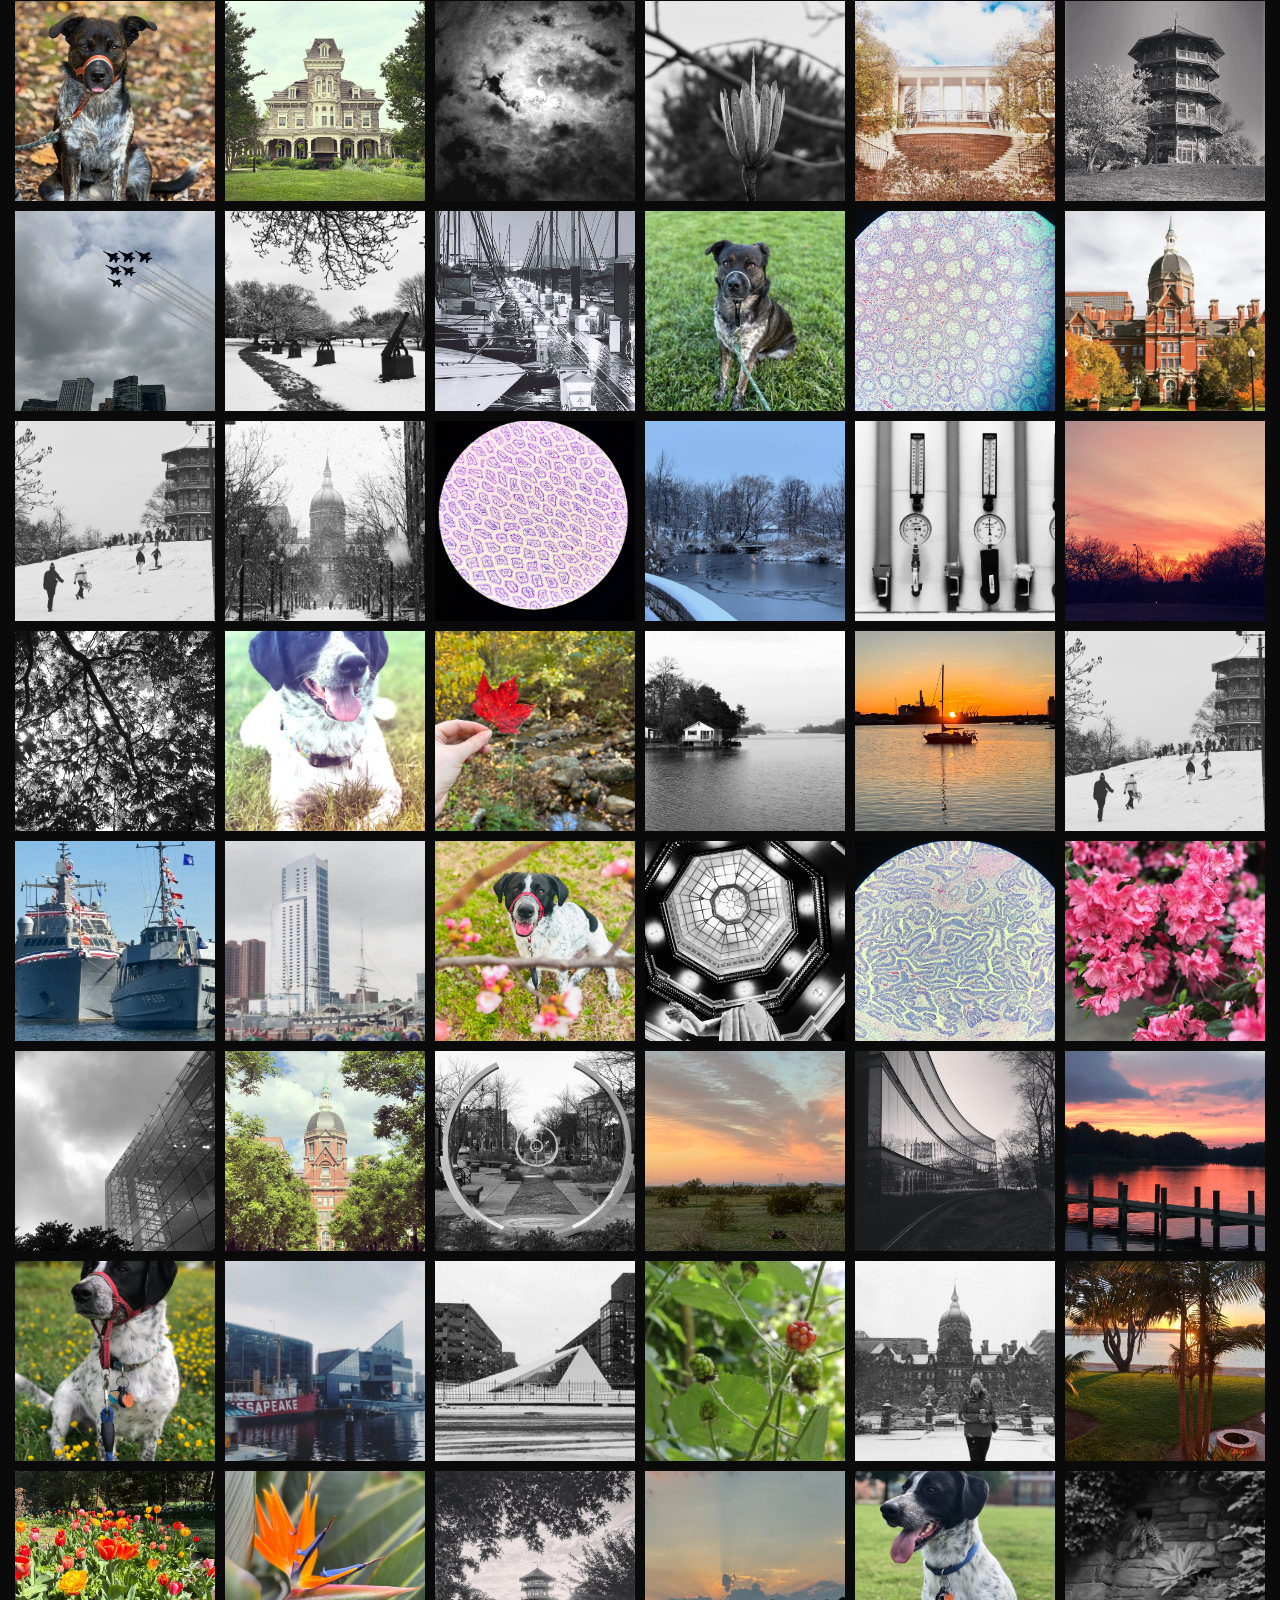
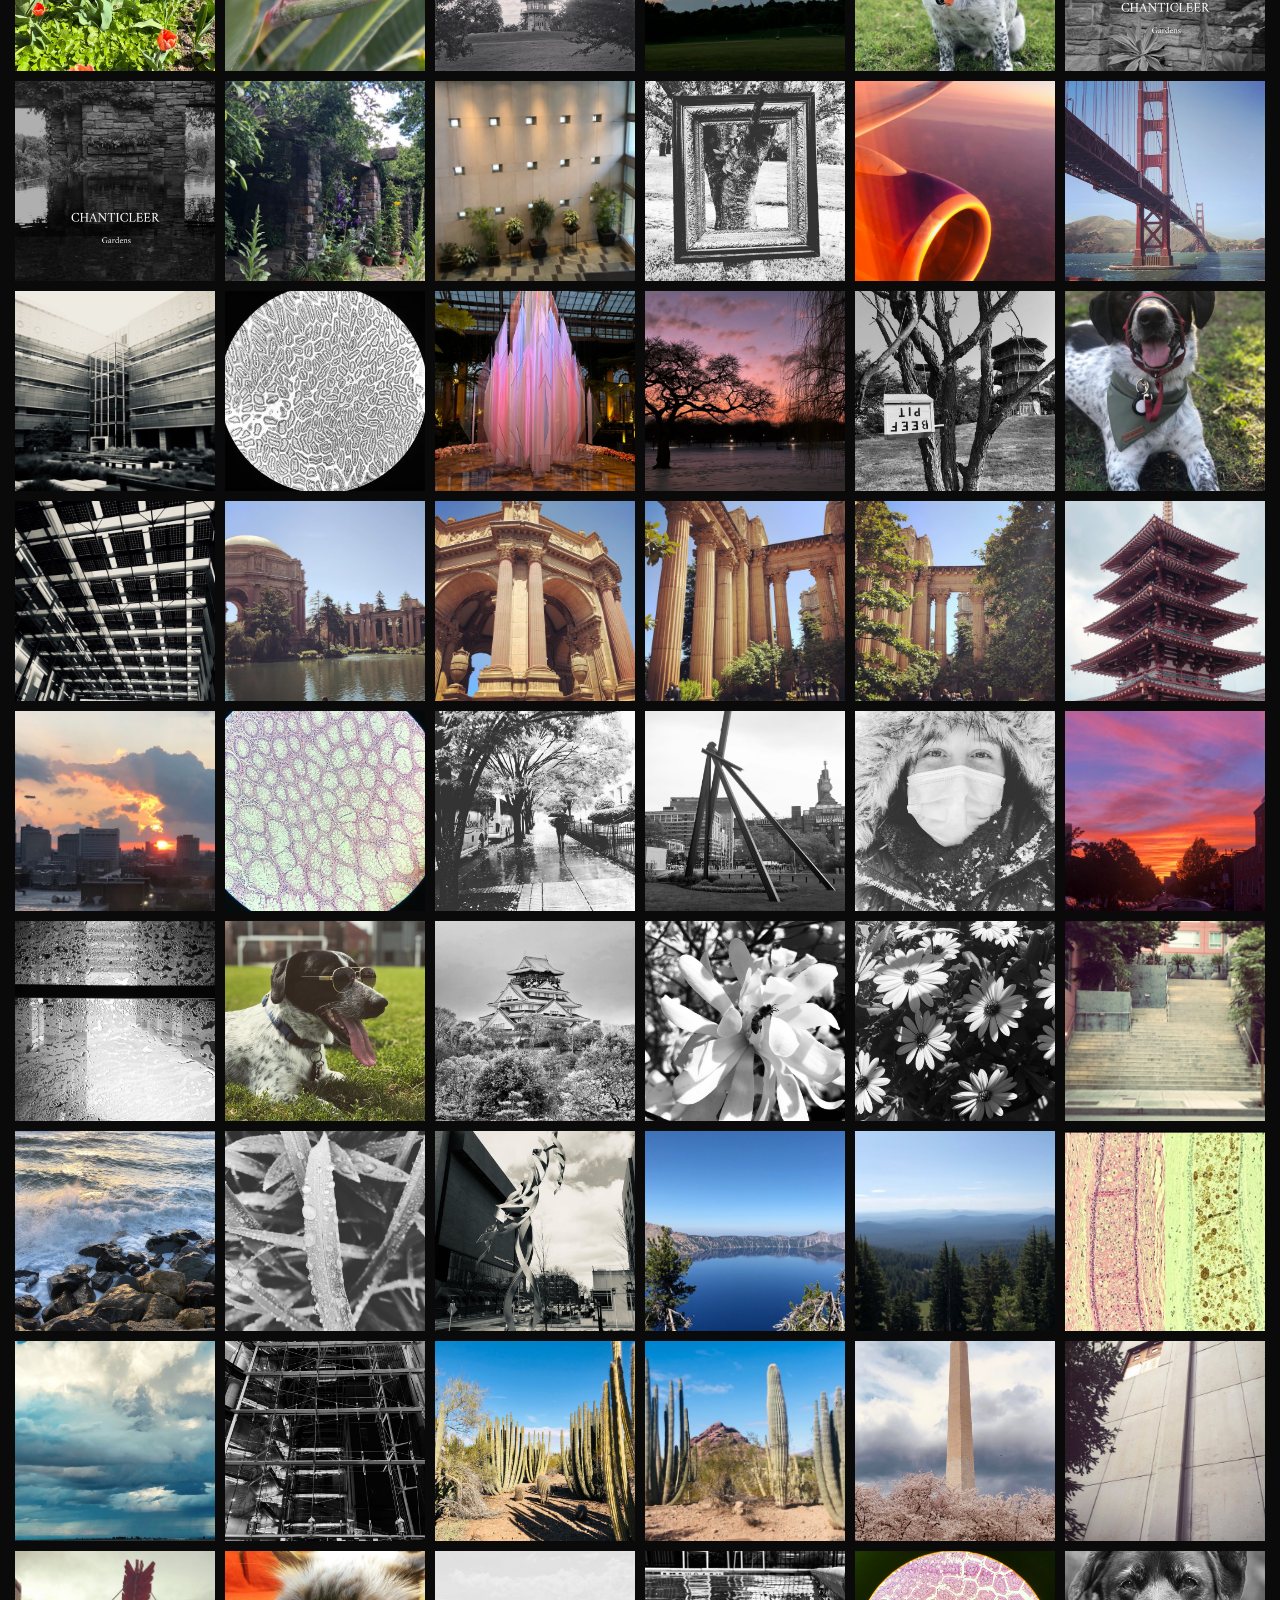
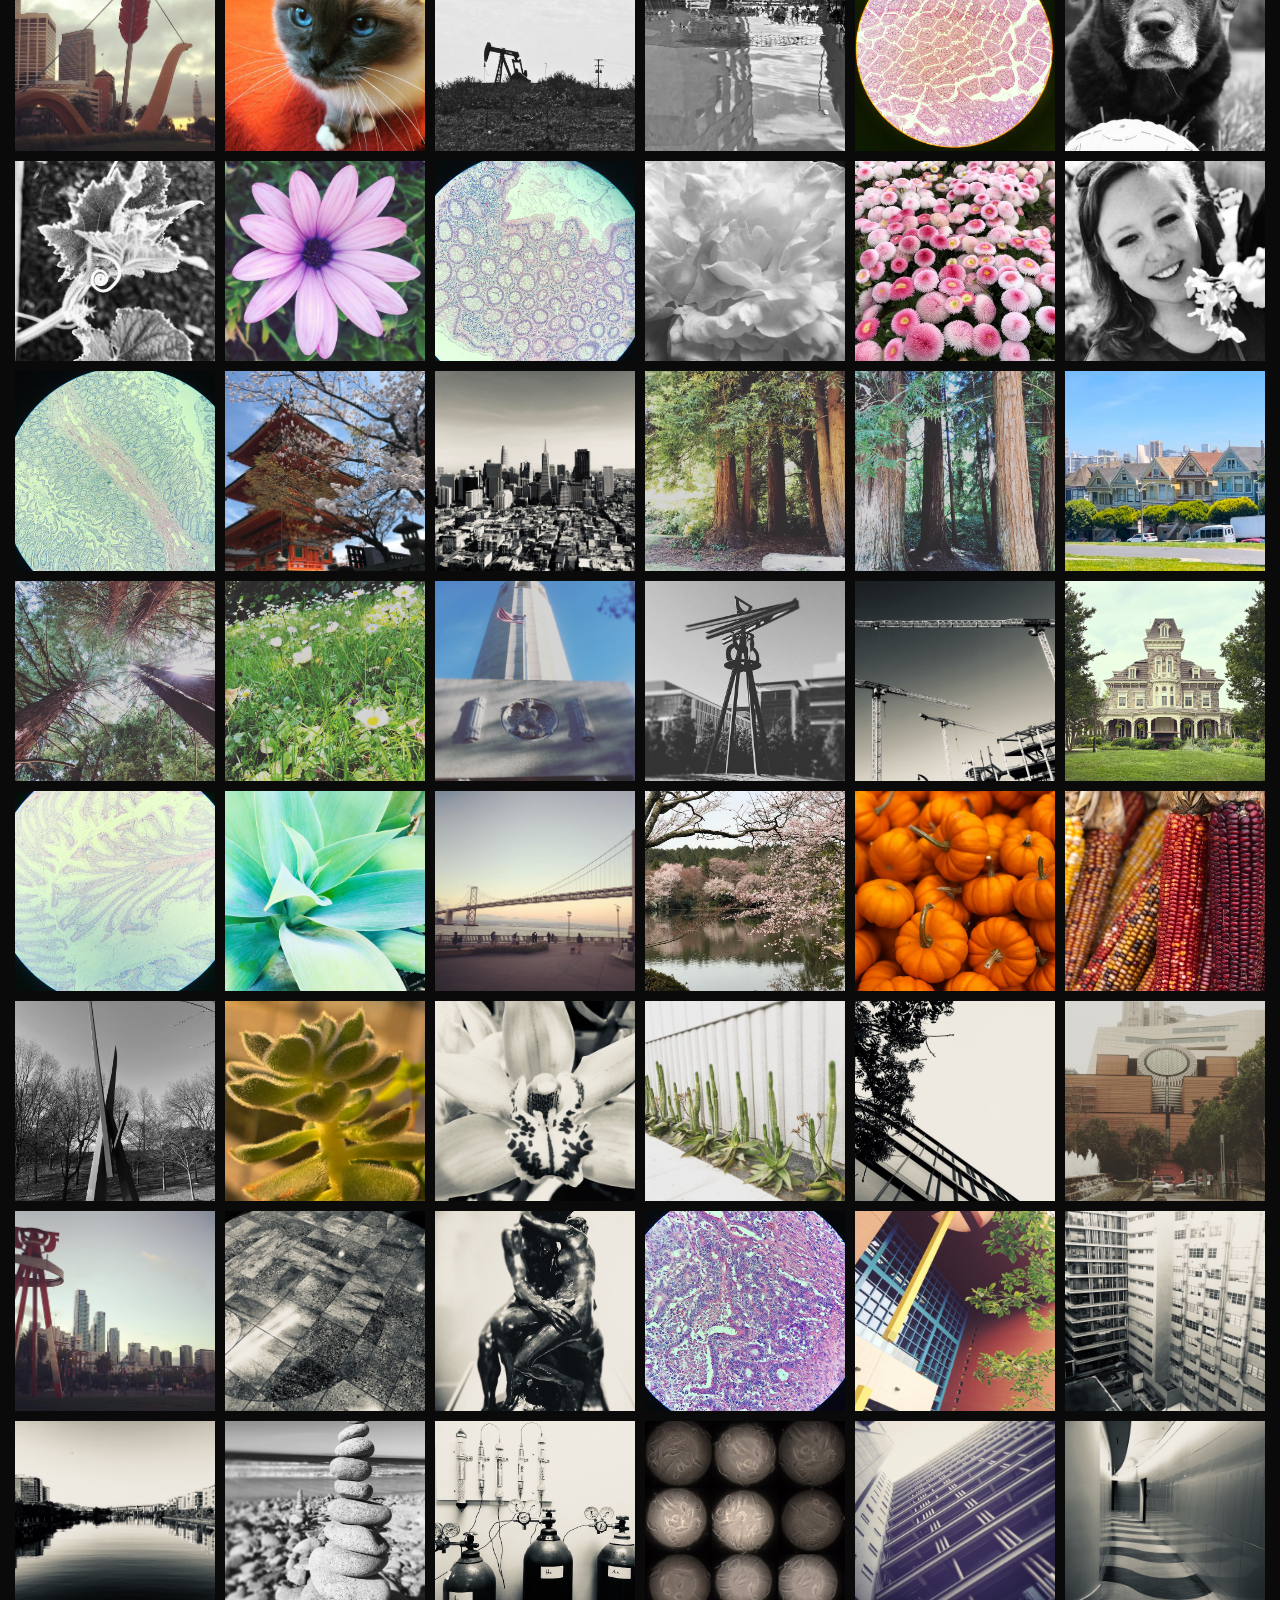
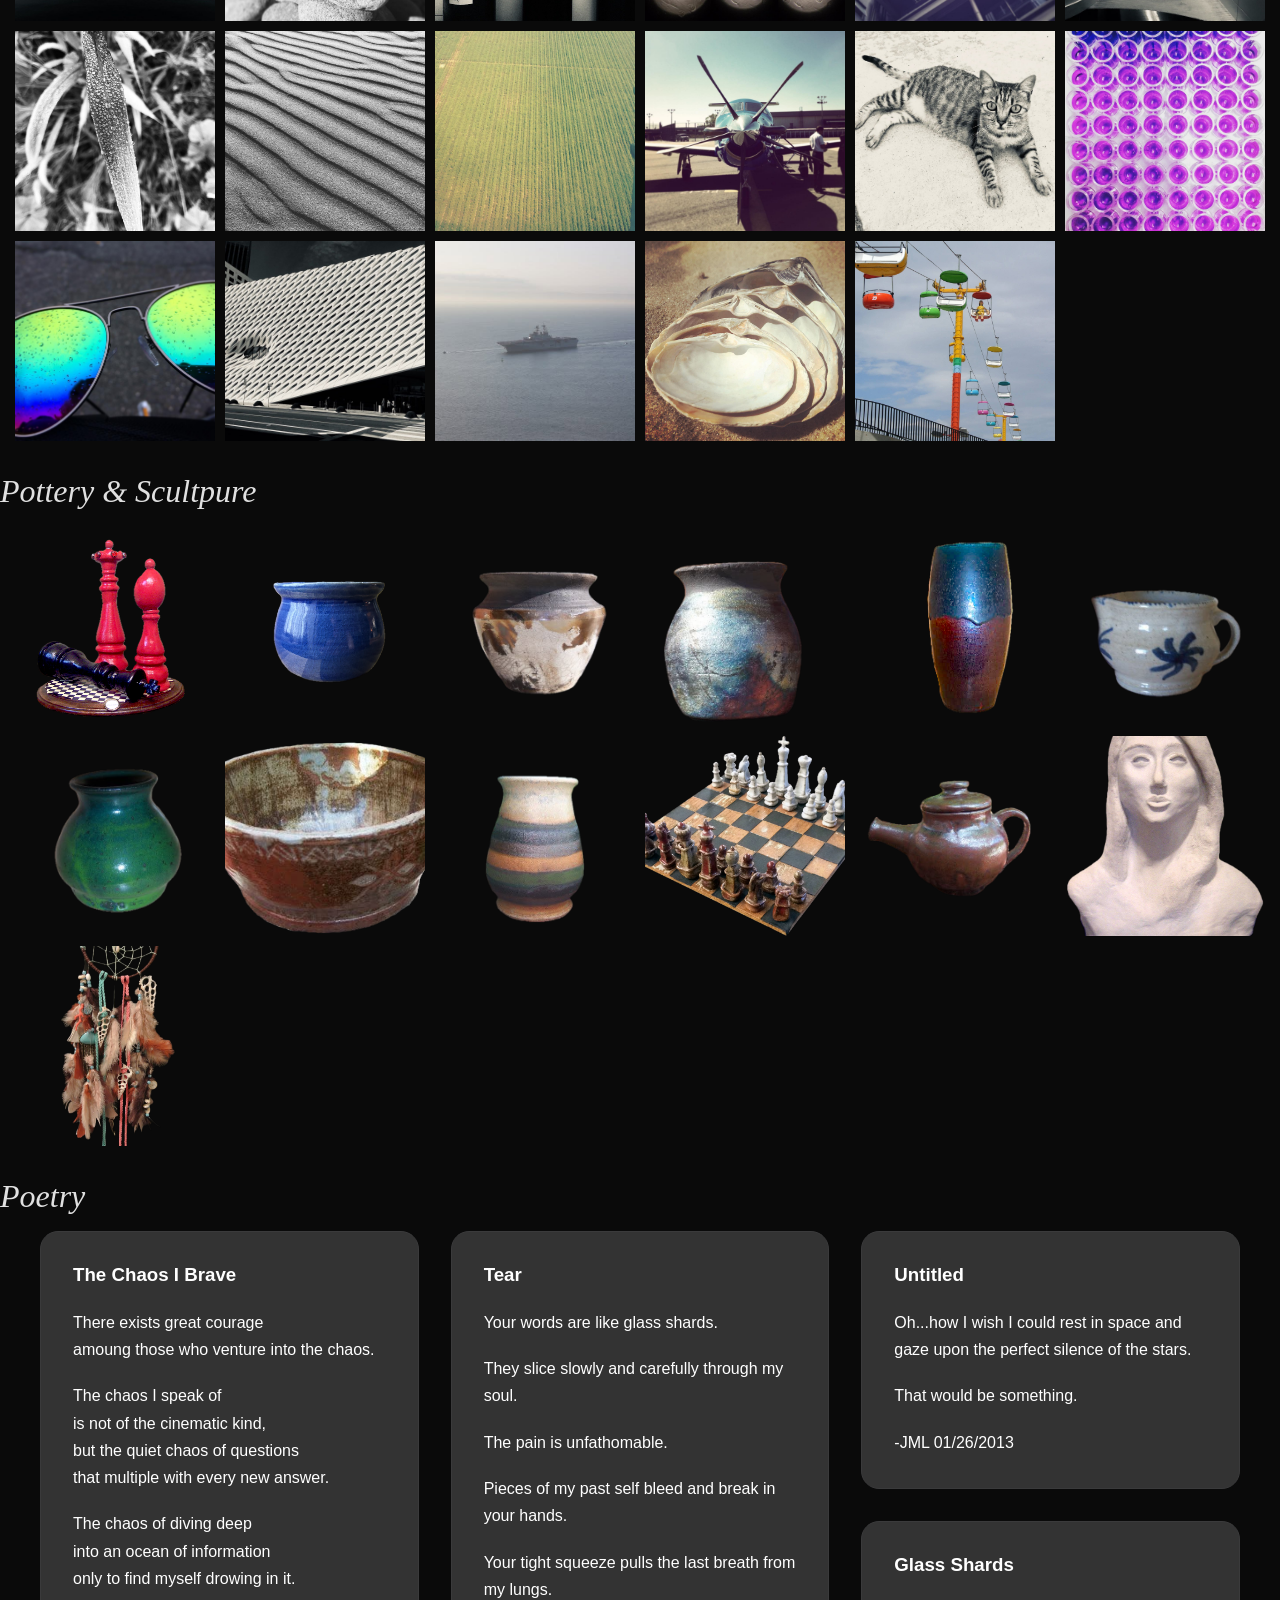
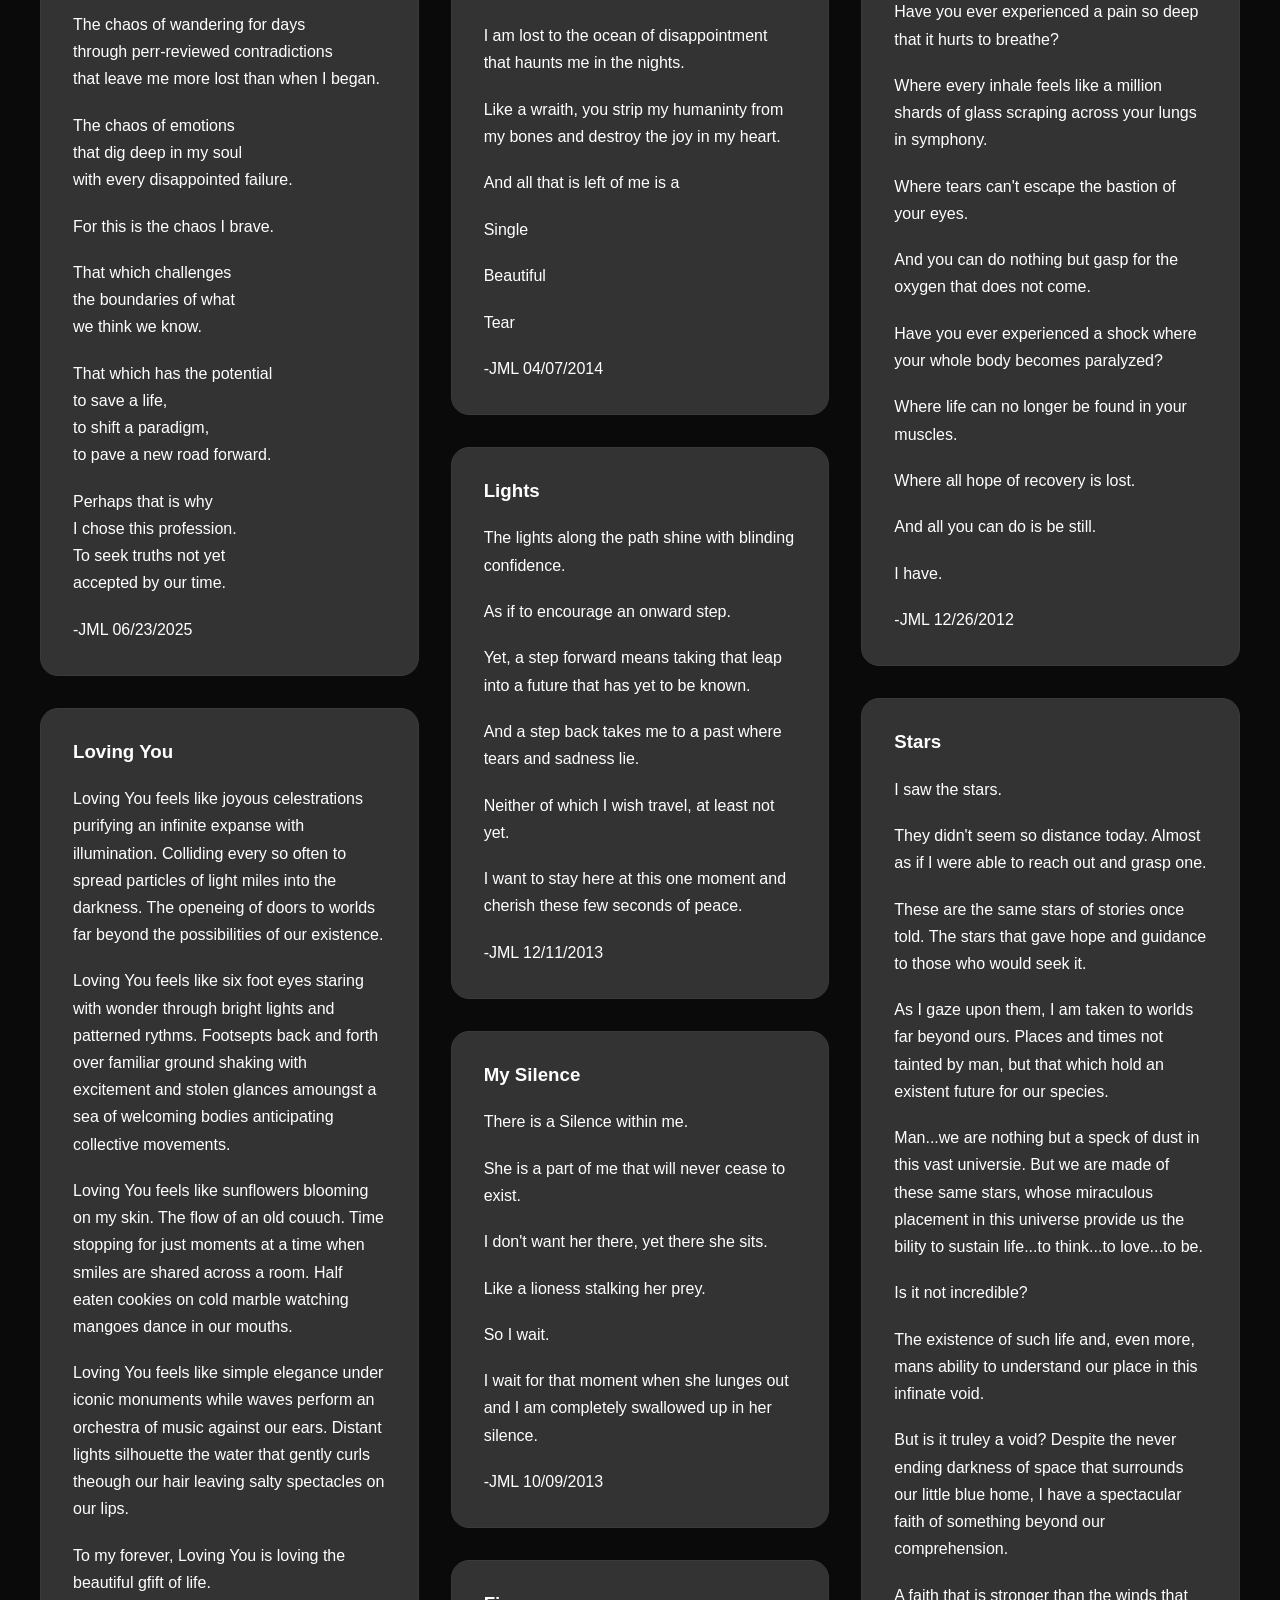
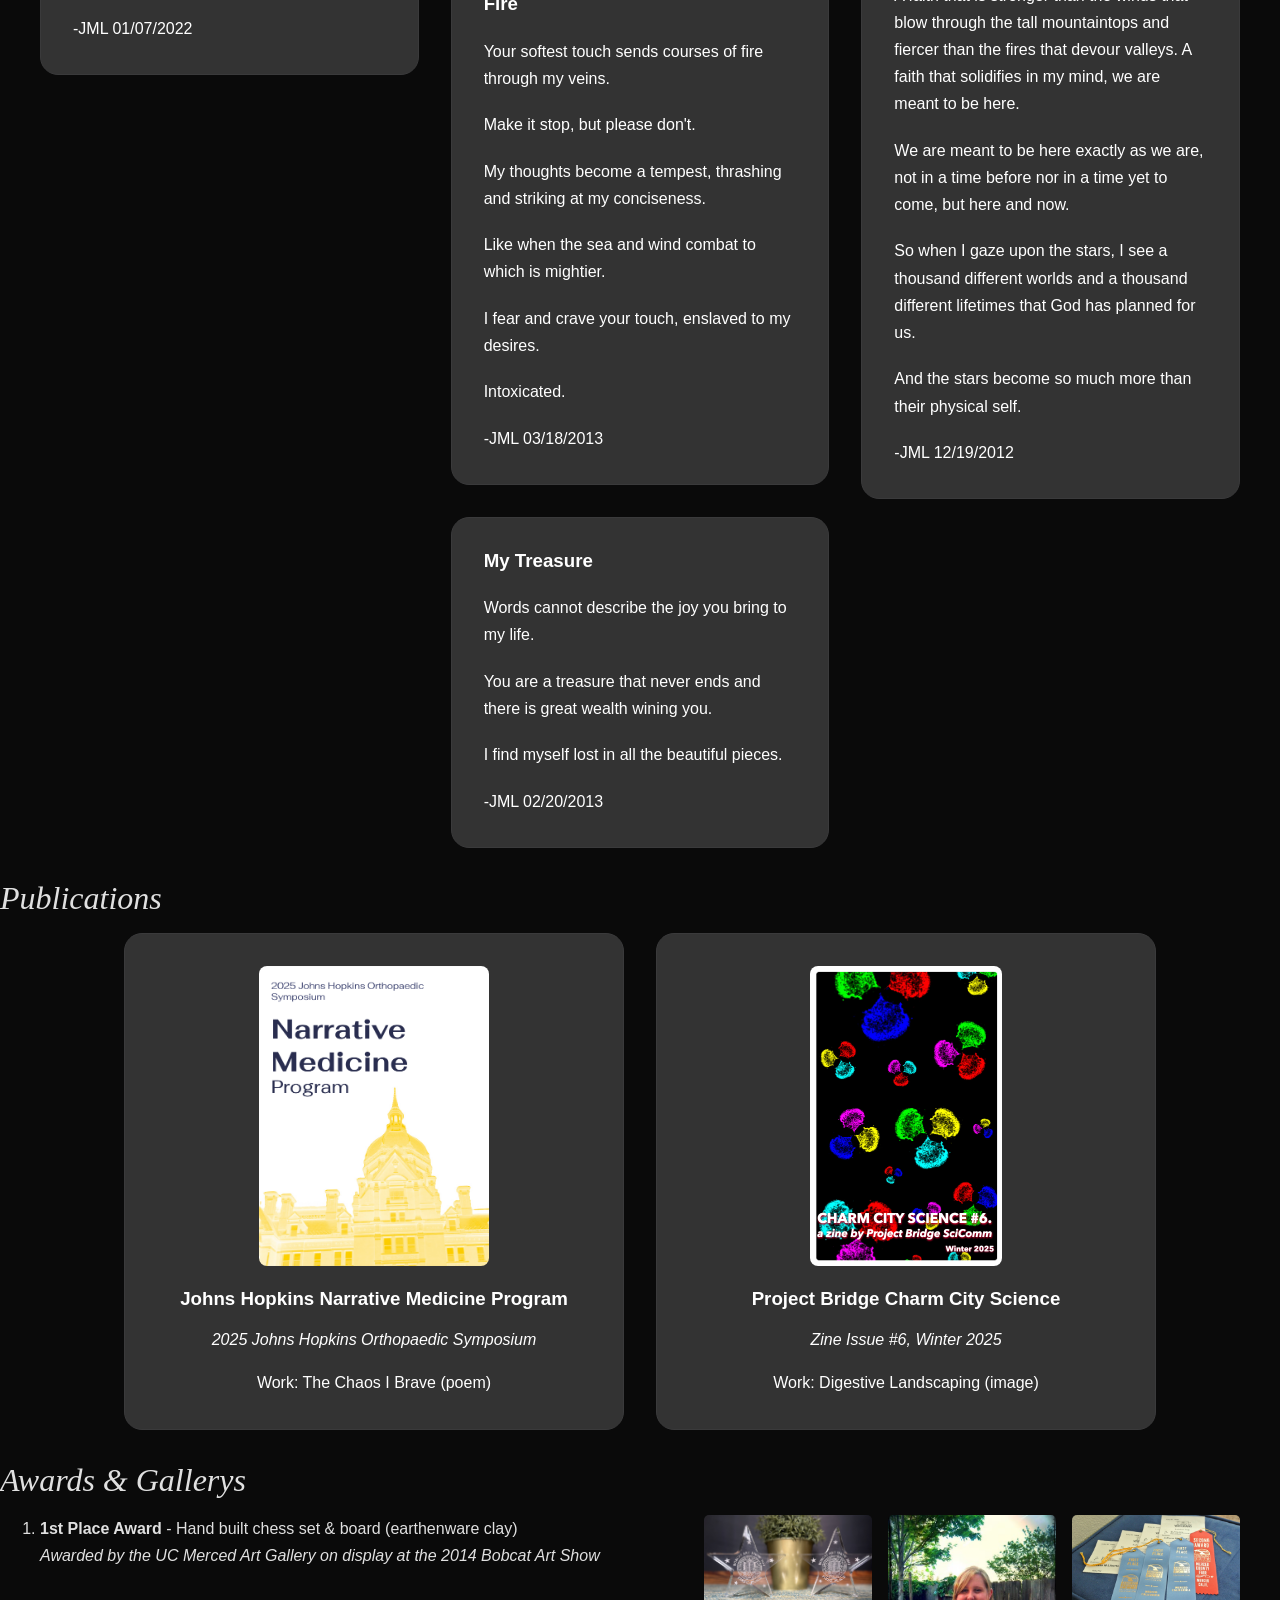
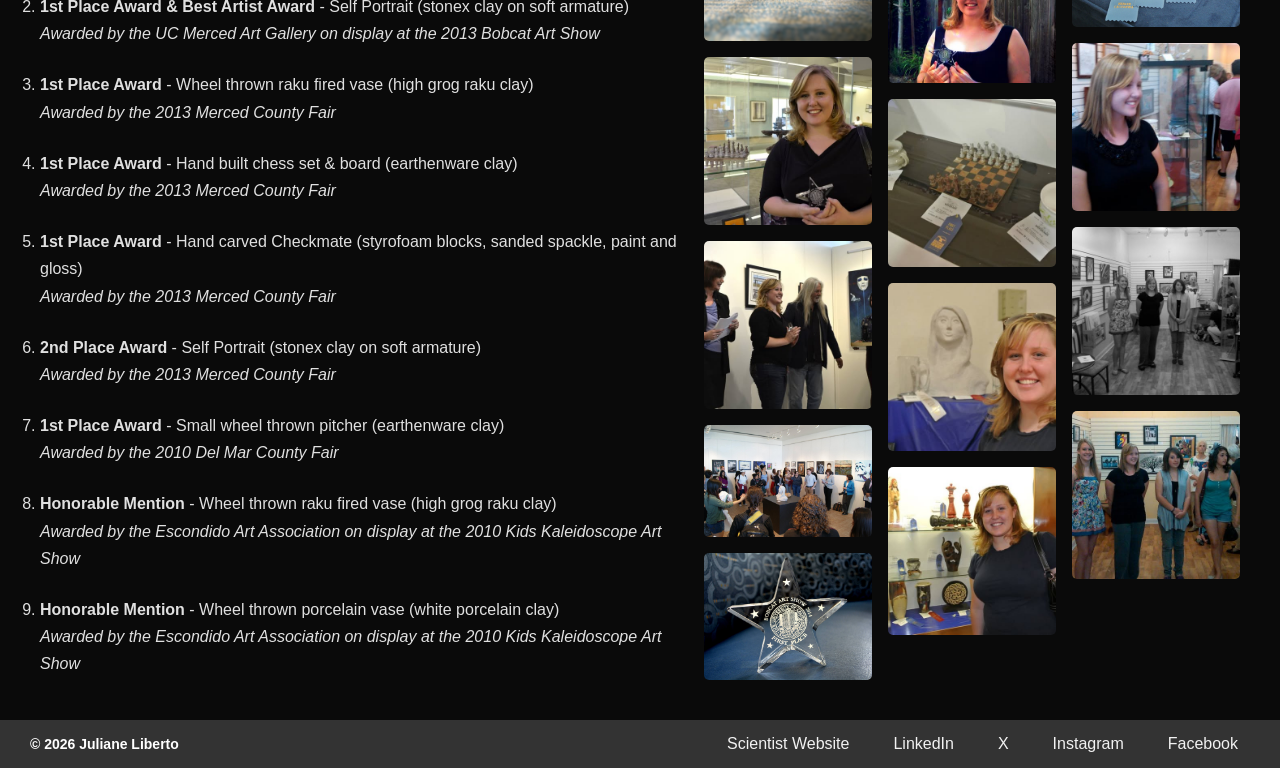
==== commit 0bbc4ae9: "Update art.html" ====
--- a/art.html
+++ b/art.html
@@ -81,7 +81,7 @@
             <img src = "assets/images/IMG_7323.jpg"> <!-- VA_ShenandoahRedLeaf -->
             <img src = "assets/images/17851296382909529.jpg"> <!-- BW_MD_Island -->
             <img src = "assets/images/18167371132393823.jpg"> <!-- MD_InnerHarborSunset -->
-            <img src = "assets/images/IMG_7806.jpg"> <!-- BW_MD_PagodainSnow -->
+            <img src = "assets/images/IMG_7806.JPG"> <!-- BW_MD_PagodainSnow -->
             <img src = "assets/images/IMG_7807.jpg"> <!-- MD_Ships -->
             <img src = "assets/images/IMG_7808.jpg"> <!-- MD_DragonBoats -->
             <img src = "assets/images/18036667235259570.jpg"> <!-- Pochi_in_Flowers -->
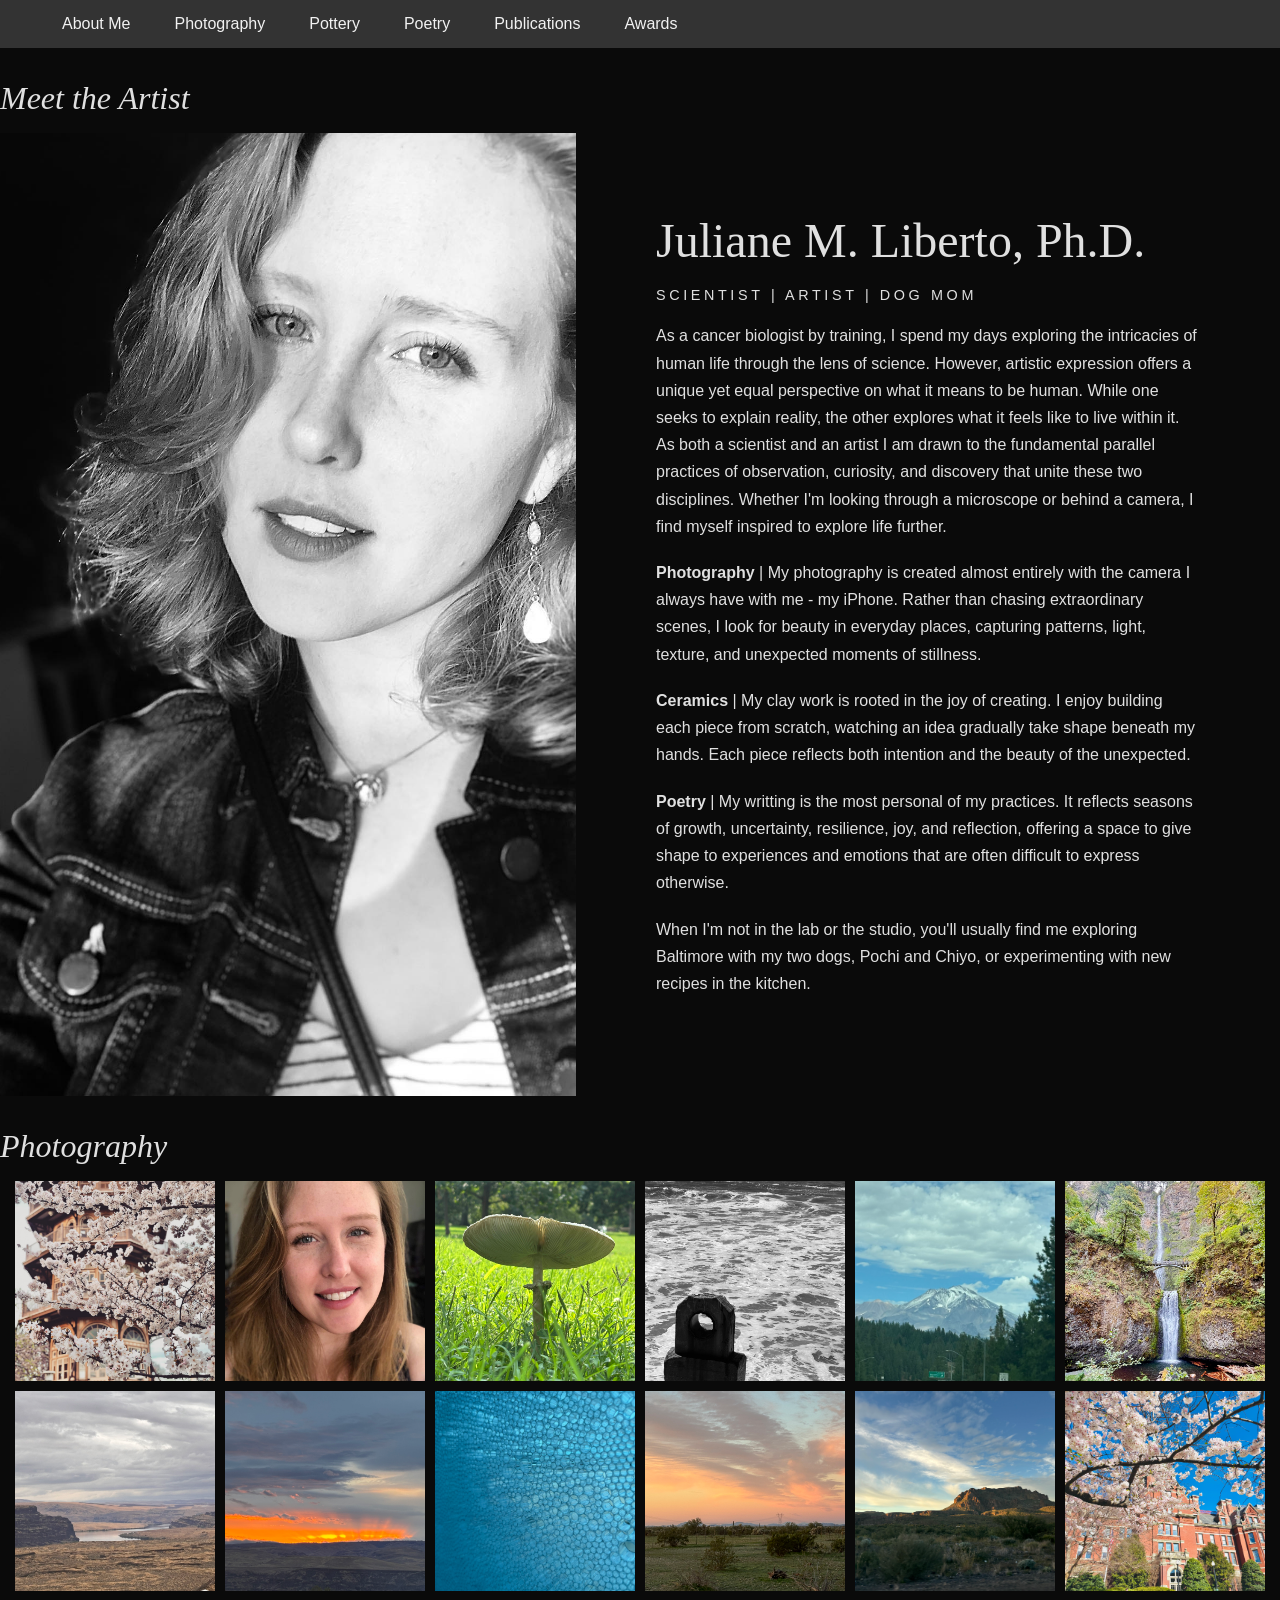
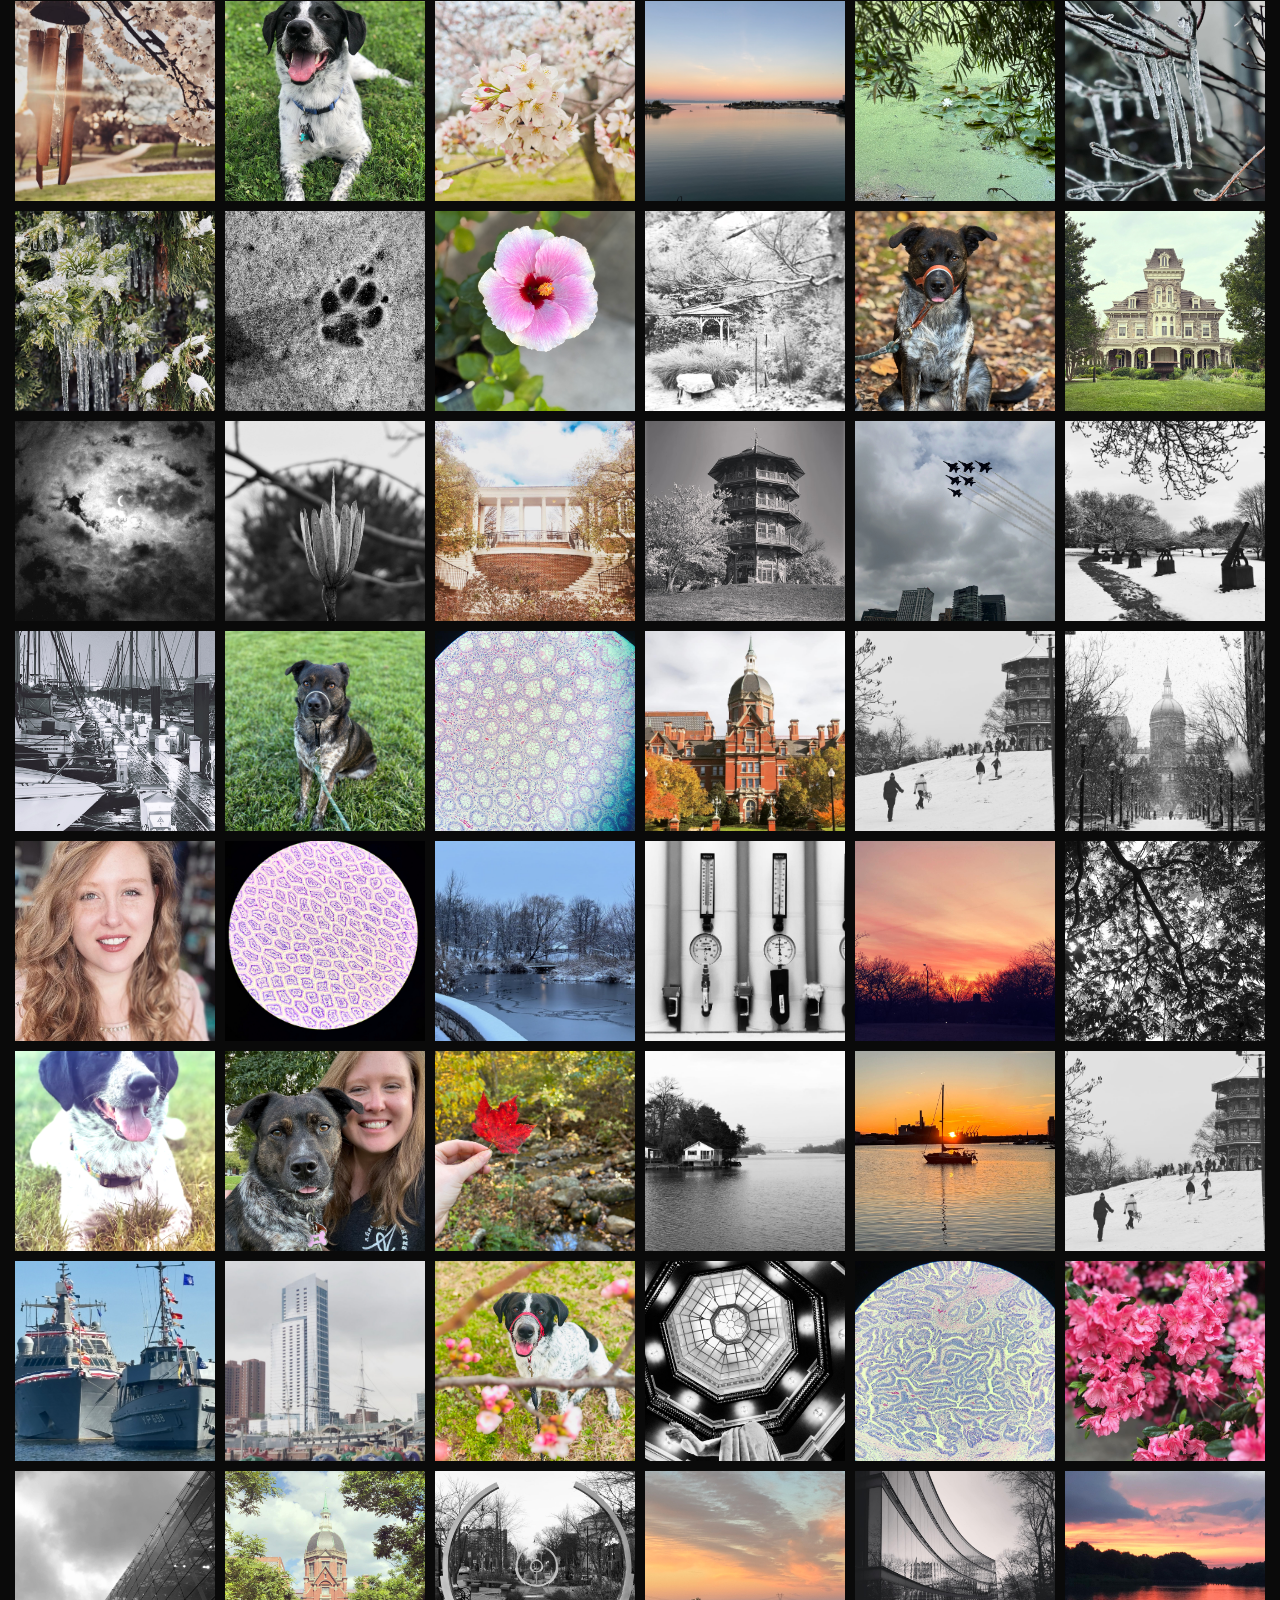
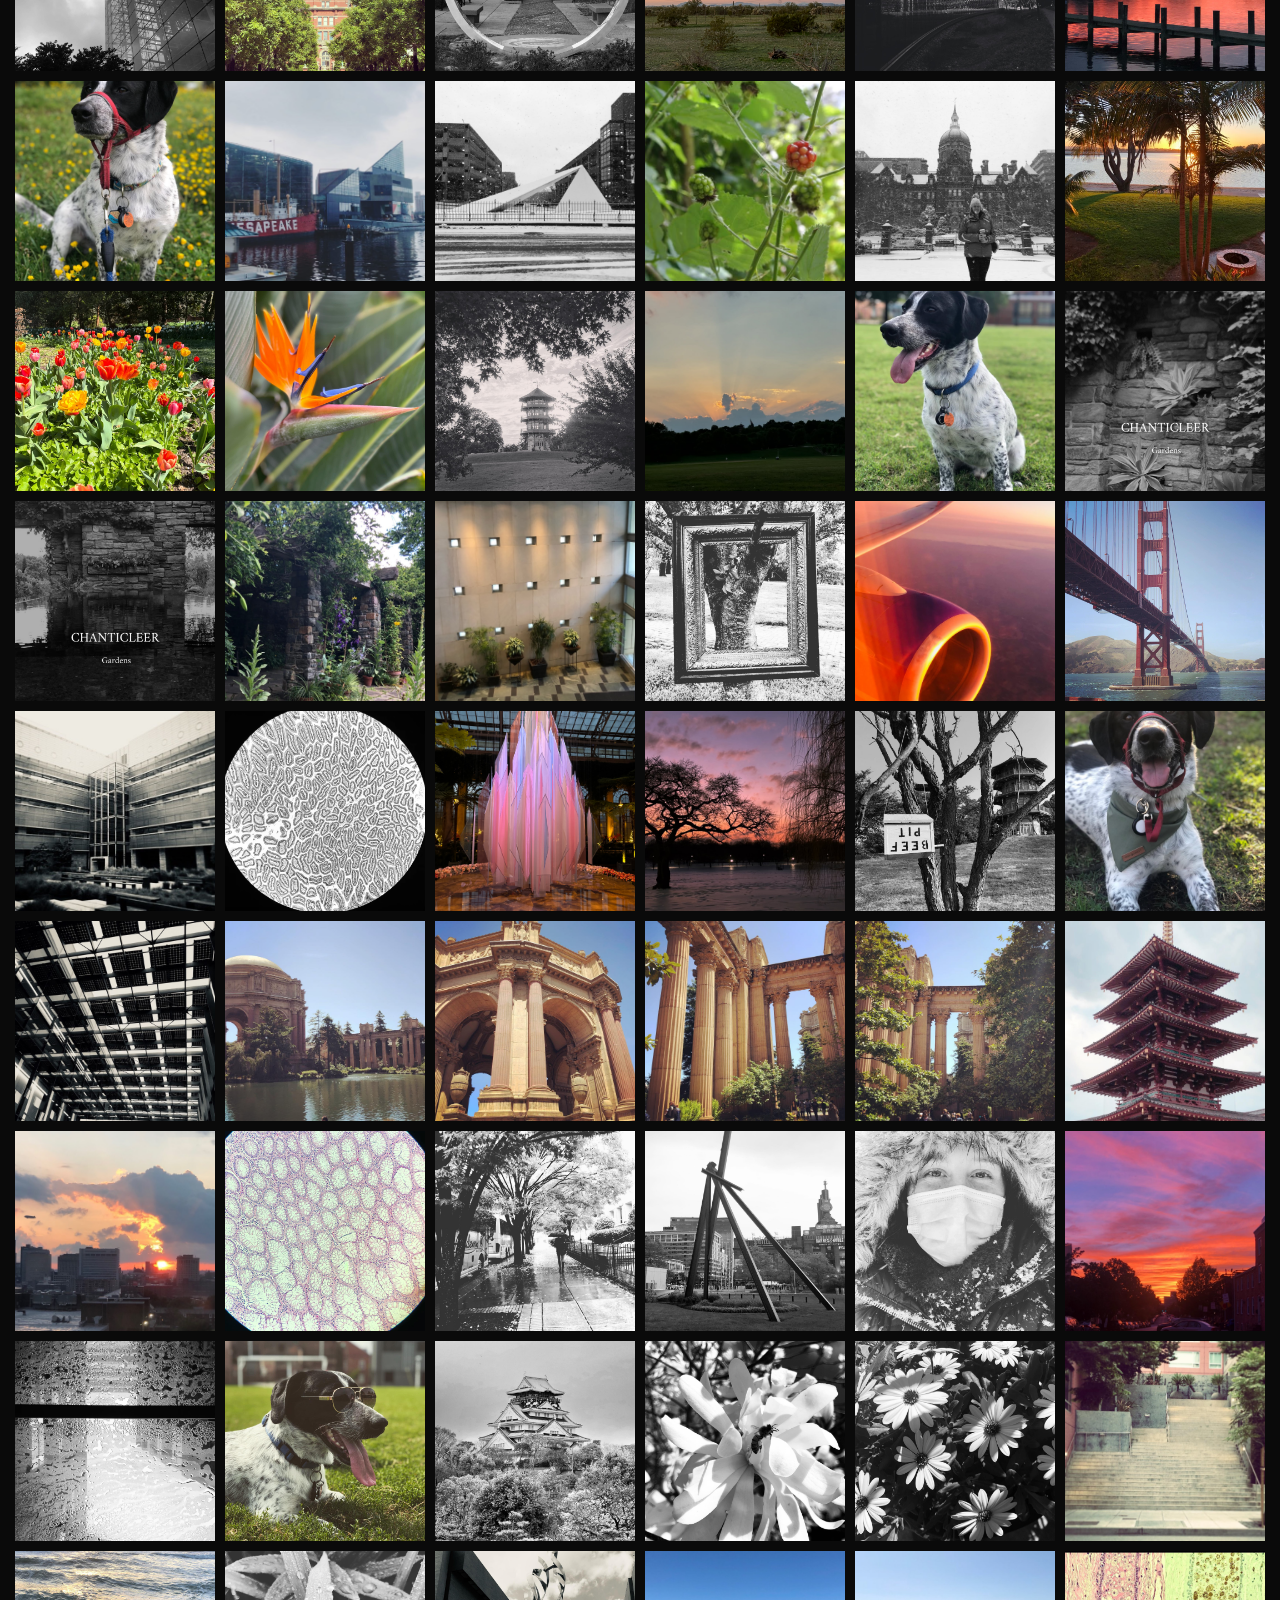
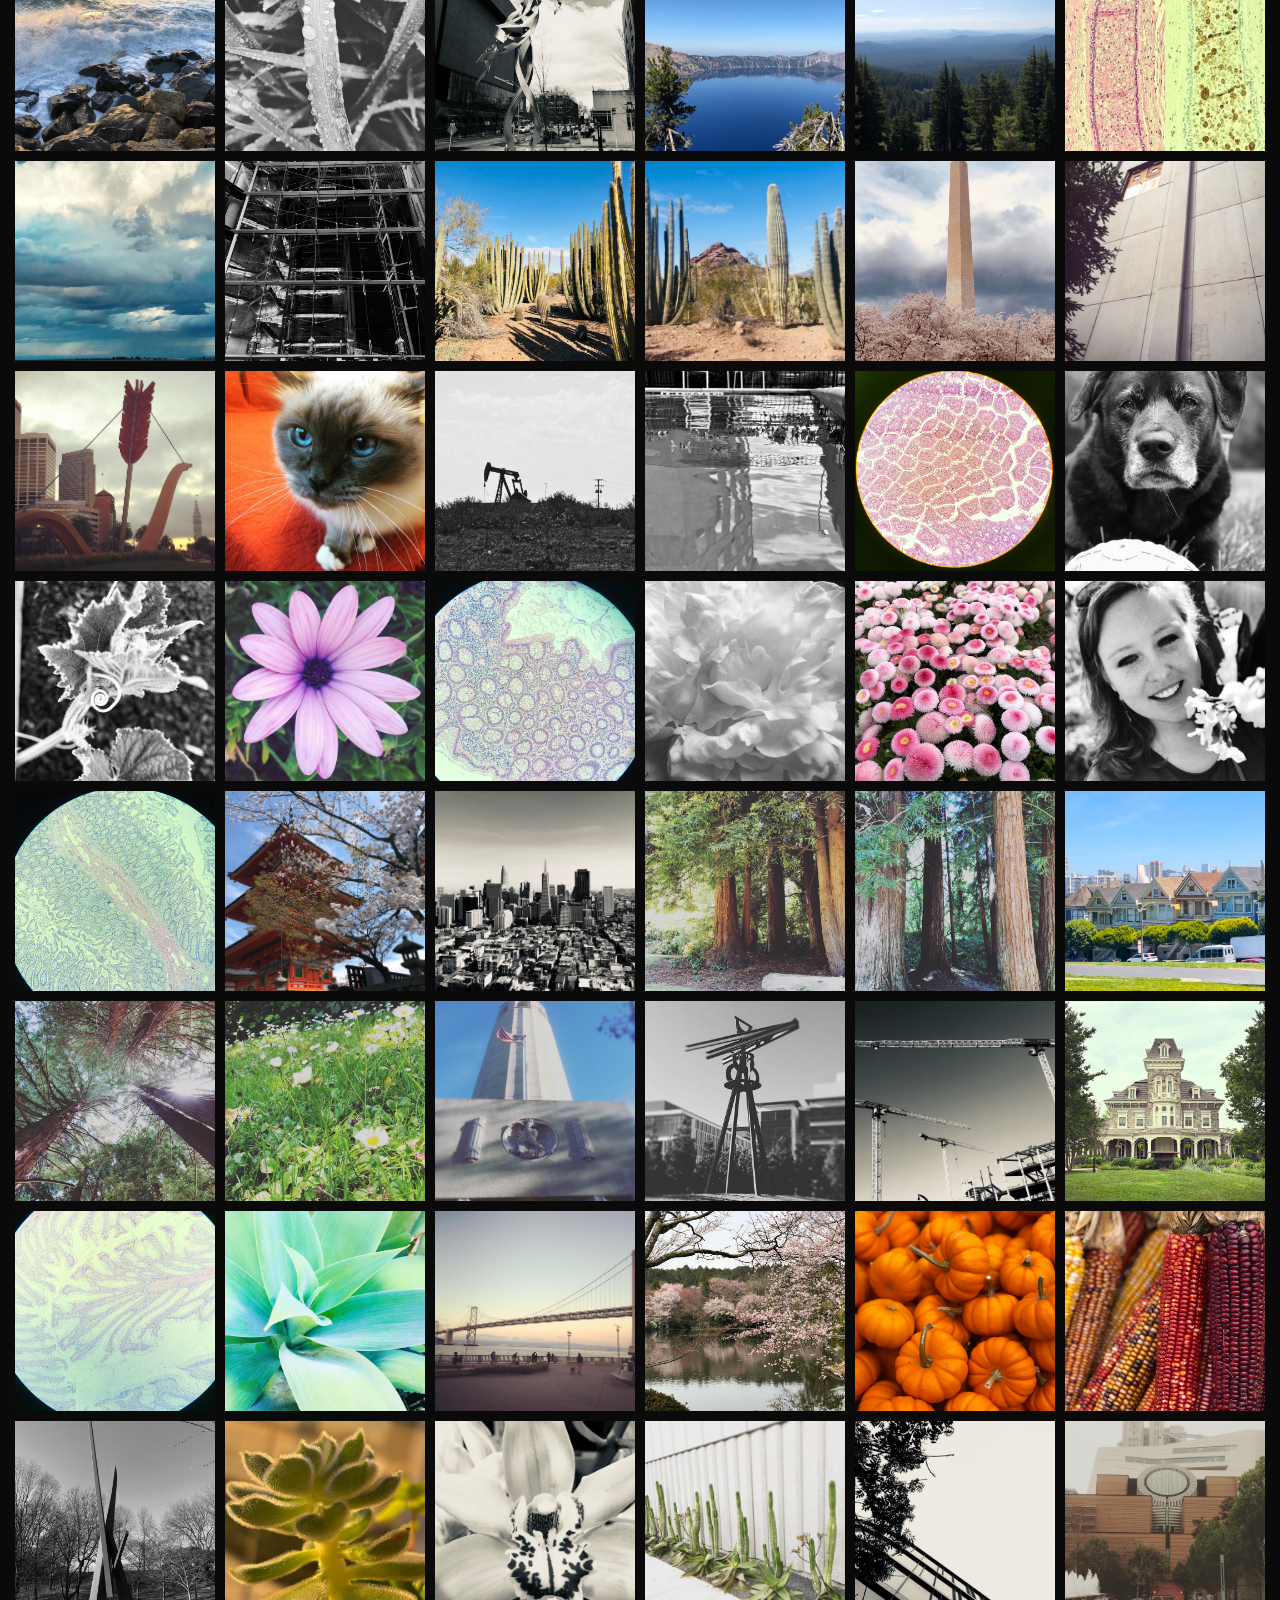
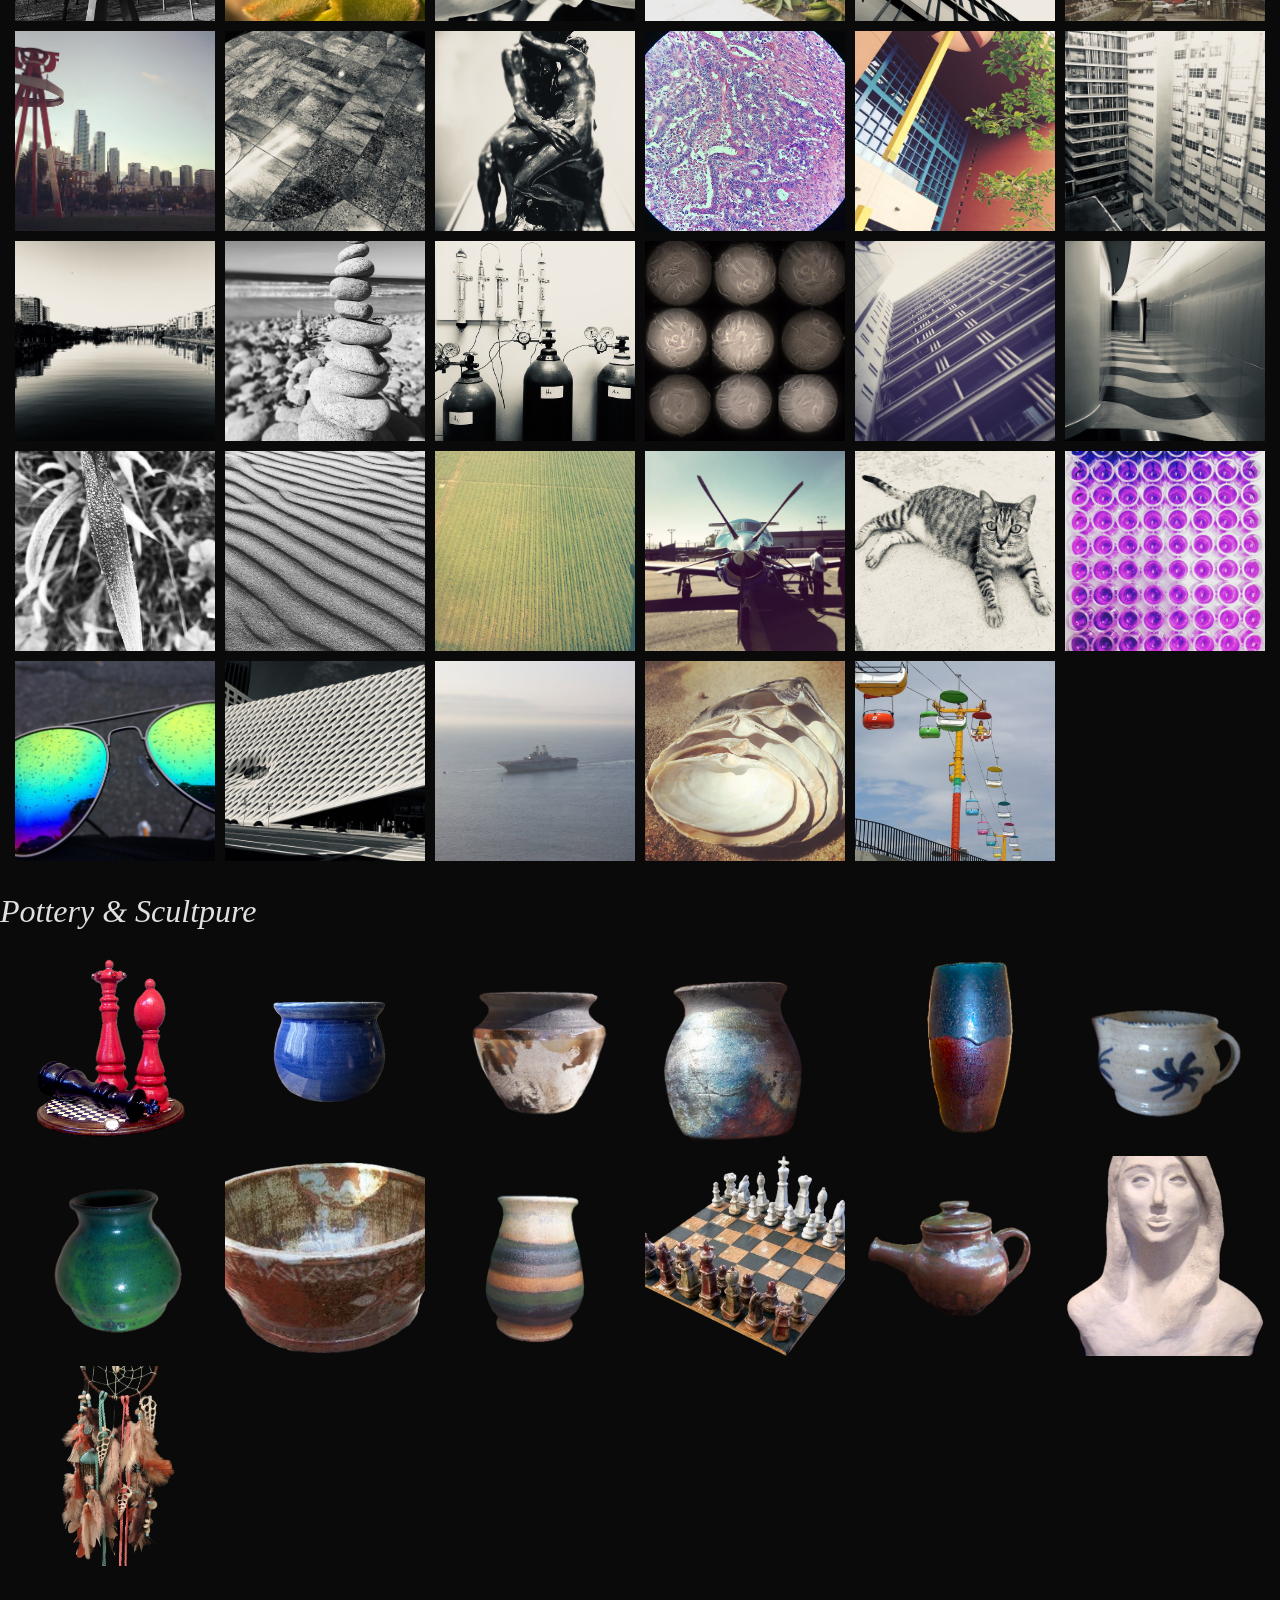
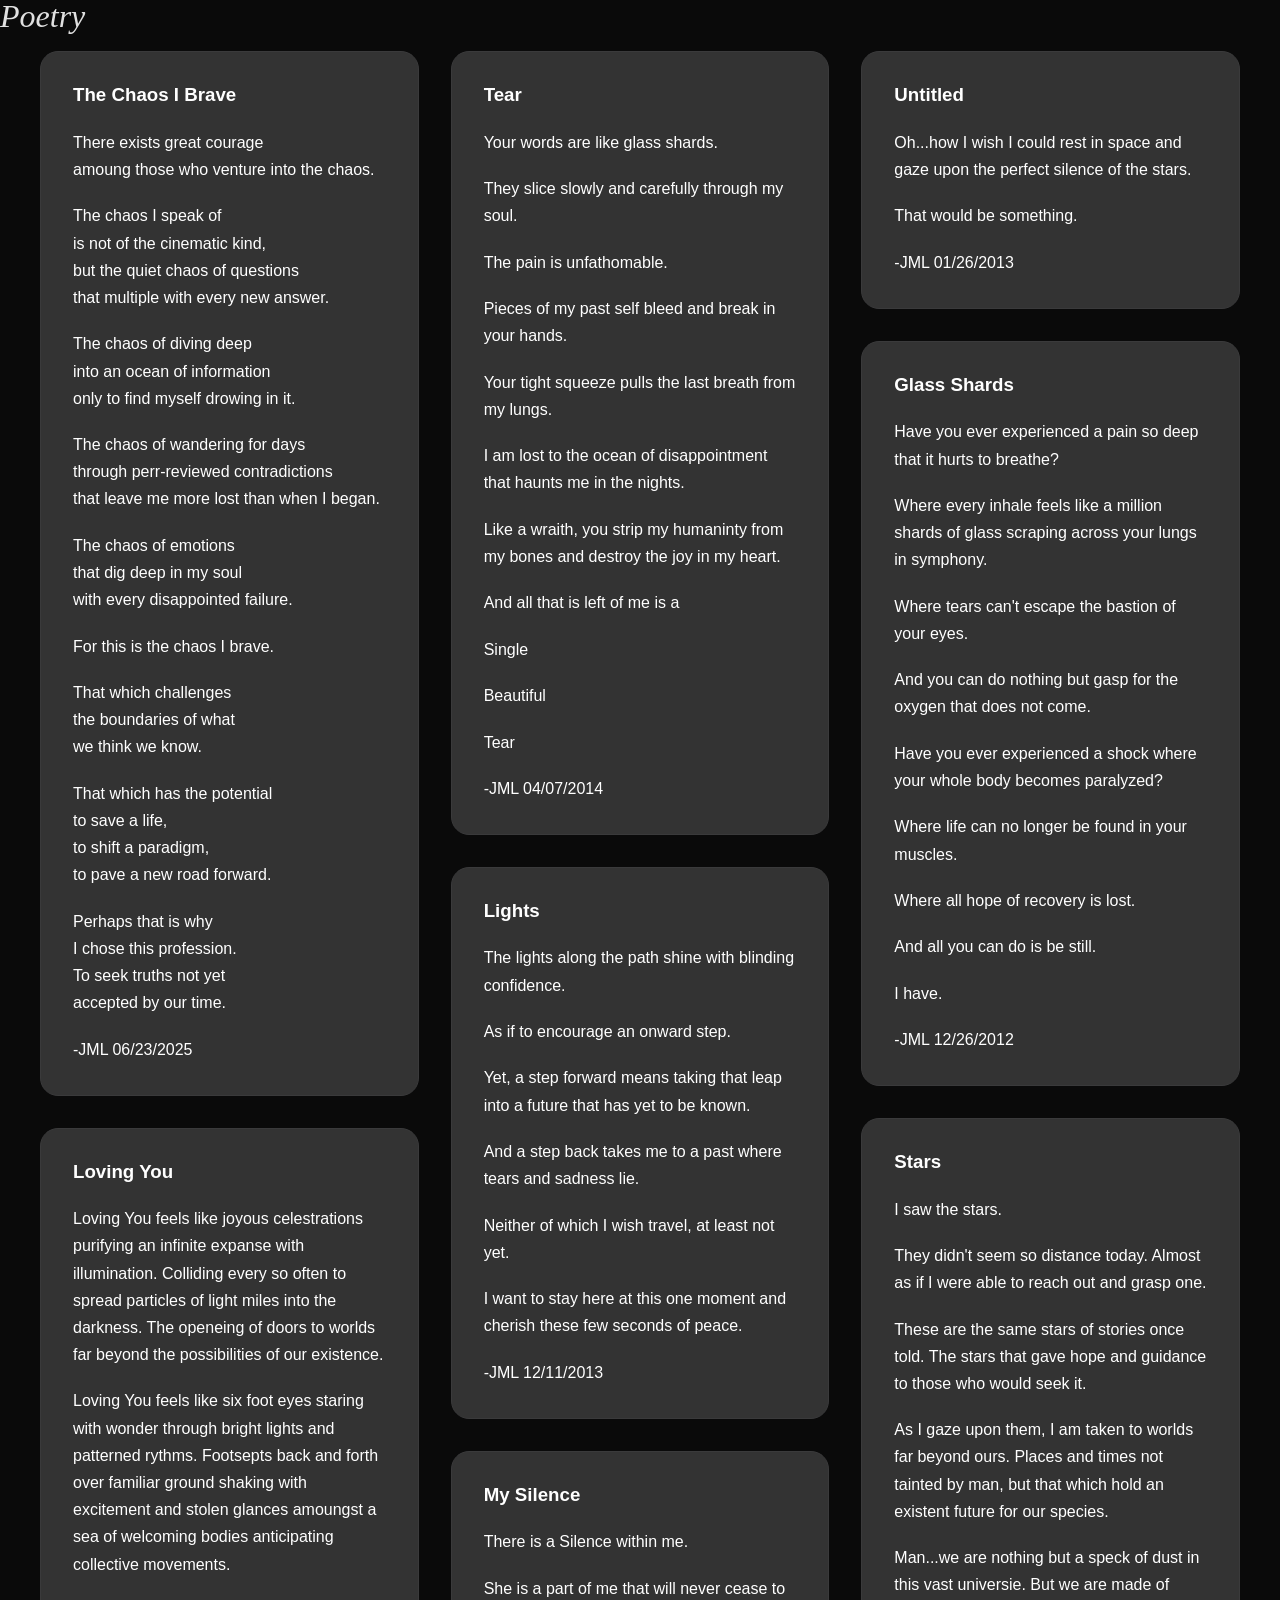
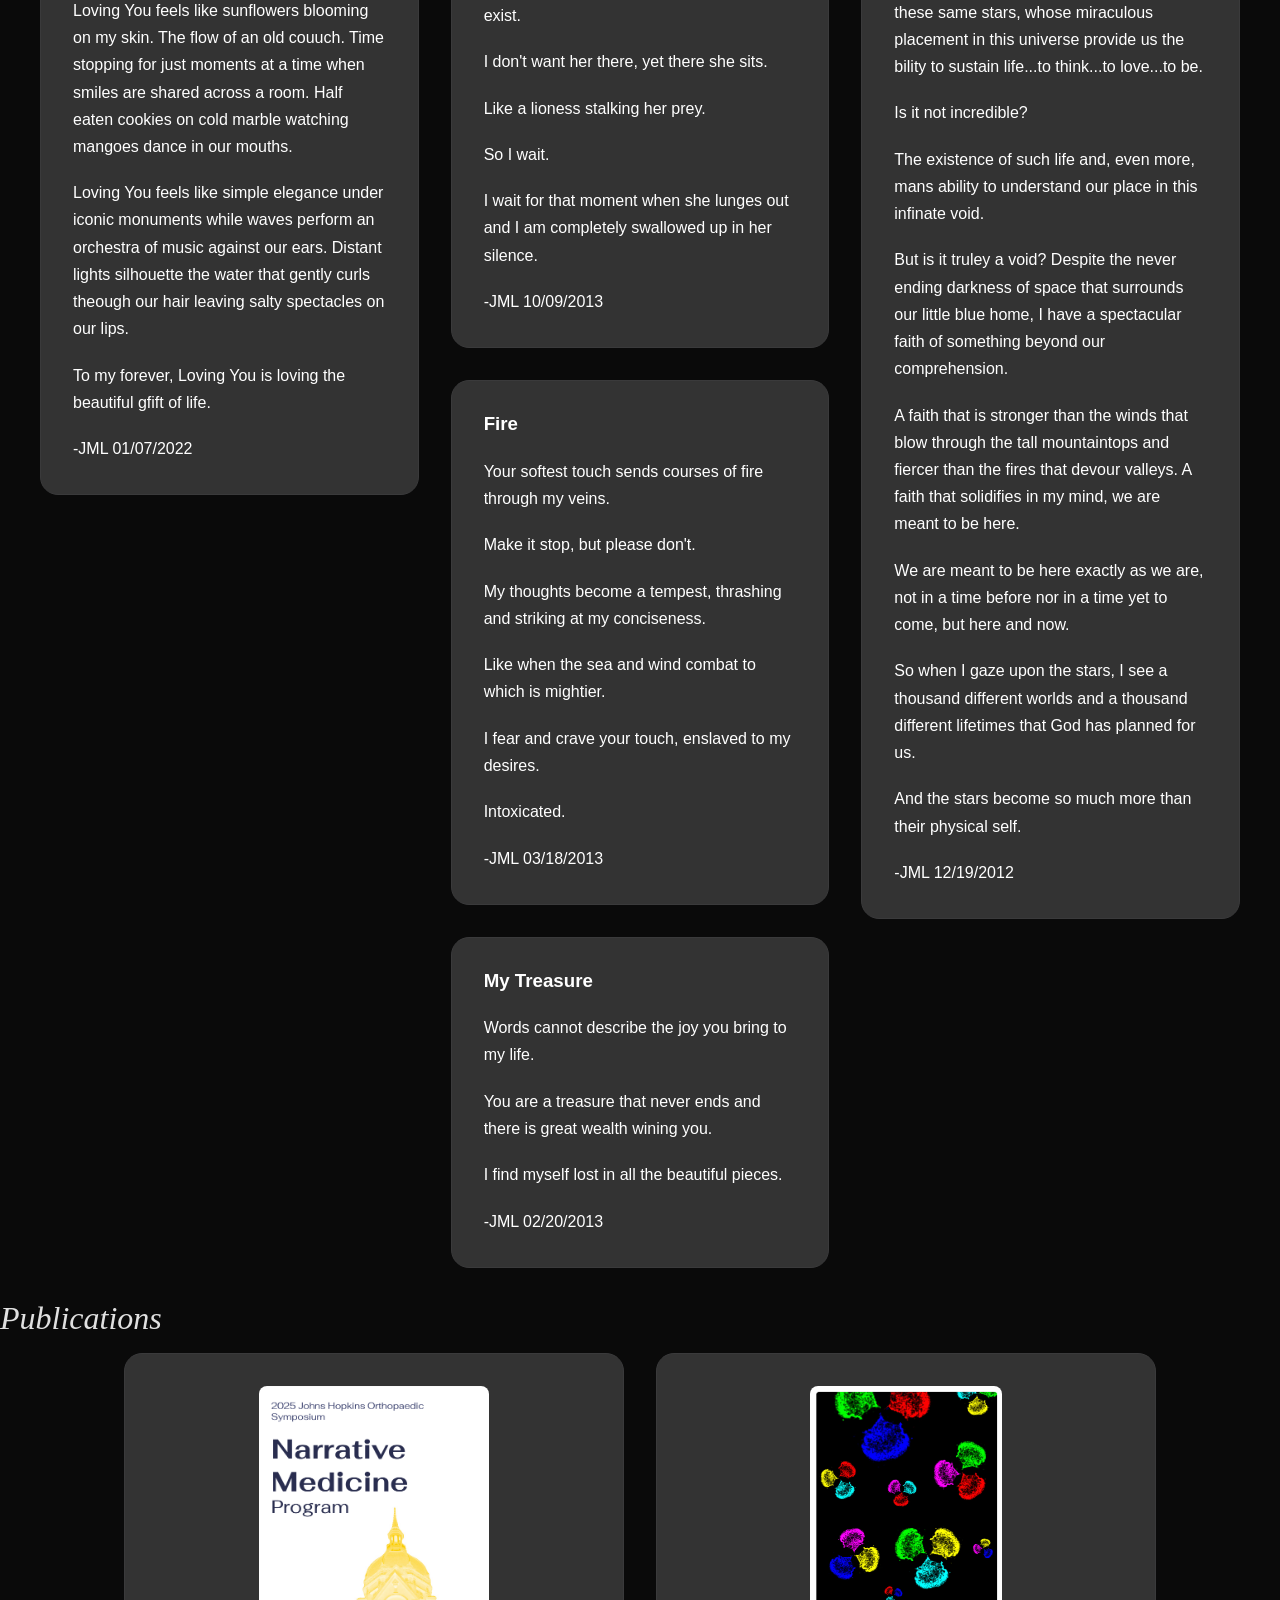
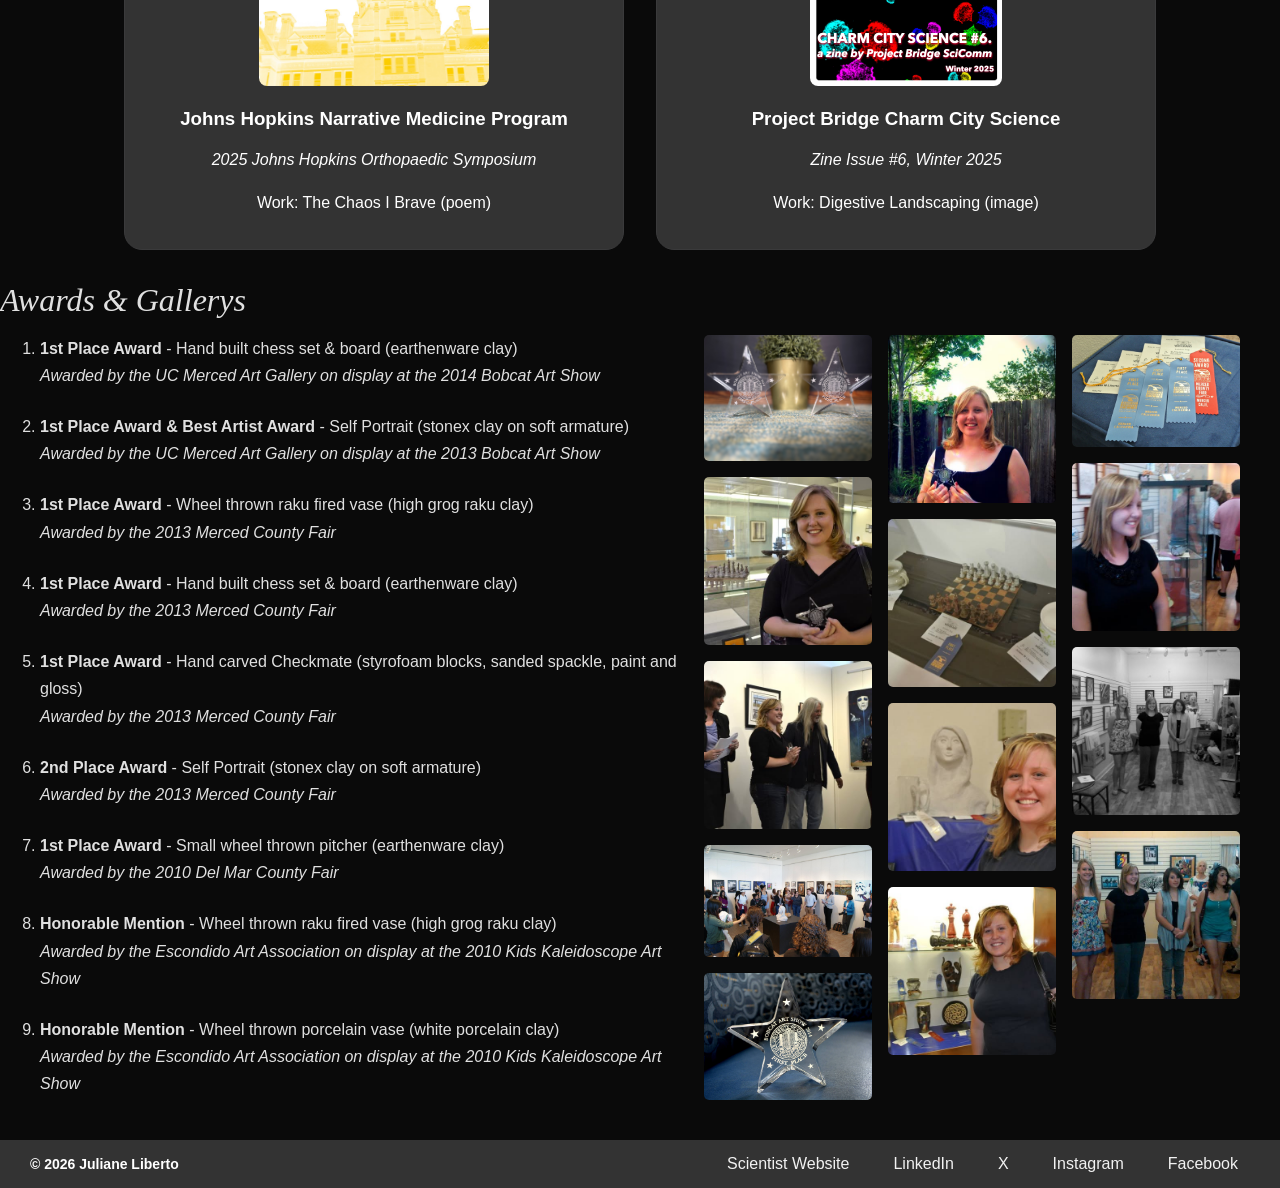
==== commit c73cebab: "Update art.html" ====
--- a/art.html
+++ b/art.html
@@ -47,6 +47,16 @@
         <h2>Photography</h2>
         <div class = "grid">
             <img src = "assets/images/18275713021117978.jpg"> <!-- MD_PPPagodaBlossoms -->
+            <img src = "assets/images/IMG_0934.JPG"> <!-- MD_Selfie -->
+            <img src = "assets/images/IMG_0970.jpg"> <!-- MD_Mushroom -->
+            <img src = "assets/images/IMG_1280.jpg"> <!-- BW_SF_Beach -->
+            <img src = "assets/images/IMG_1316.jpg"> <!-- CA_MtShasta -->
+            <img src = "assets/images/IMG_1335.jpg"> <!-- OR_MultonomahFalls -->
+            <img src = "assets/images/IMG_1429.jpg"> <!-- WA_TheGorge -->
+            <img src = "assets/images/IMG_1452.jpg"> <!-- WA_TheGorge_Sunset -->
+            <img src = "assets/images/IMG_1595.jpg"> <!-- MD_BWIBathroom -->
+            <img src = "assets/images/IMG_8088.jpg"> <!-- AZ_Skyline1 -->
+            <img src = "assets/images/IMG_8092.jpg"> <!-- AZ_Skyline2 -->
             <img src = "assets/images/IMG_4010.jpg"> <!-- MD_JHUBlossoms -->
             <img src = "assets/images/17868440552884797.jpg"> <!-- MD_PPBlossoms1 -->
             <img src = "assets/images/ 1234567891011123.jpg"> <!-- Pochi -->
@@ -72,12 +82,14 @@
             <img src = "assets/images/17947781770596377.jpg"> <!-- MD_JHU_Fall2 -->
             <img src = "assets/images/18066590923469514.jpg"> <!-- BW_MD_Pagoda2 -->
             <img src = "assets/images/18096099460201379.jpg"> <!-- BW_MD_JHUinSnow -->
+            <img src = "assets/images/IMG_0933.JPG"> <!-- MD_Selfie -->
             <img src = "assets/images/DigestiveLandscaping.jpg"> <!-- MouseIntestine1 -->
             <img src = "assets/images/18068316580852893.jpg"> <!-- MD_PPinSnow -->
             <img src = "assets/images/18208052365254535.jpg"> <!-- BW_MD_JHUGauges -->
             <img src = "assets/images/17965328315230324.jpg"> <!-- MD_Sunset1 -->
             <img src = "assets/images/17846128097112179.jpg"> <!-- BW_MD_PPLayeredLeaves -->
             <img src = "assets/images/Pochi1.png"> <!-- Pochi -->
+            <img src = "assets/images/IMG_1137.jpg"> <!-- MD_ChiyoSelfie -->
             <img src = "assets/images/IMG_7323.jpg"> <!-- VA_ShenandoahRedLeaf -->
             <img src = "assets/images/17851296382909529.jpg"> <!-- BW_MD_Island -->
             <img src = "assets/images/18167371132393823.jpg"> <!-- MD_InnerHarborSunset -->
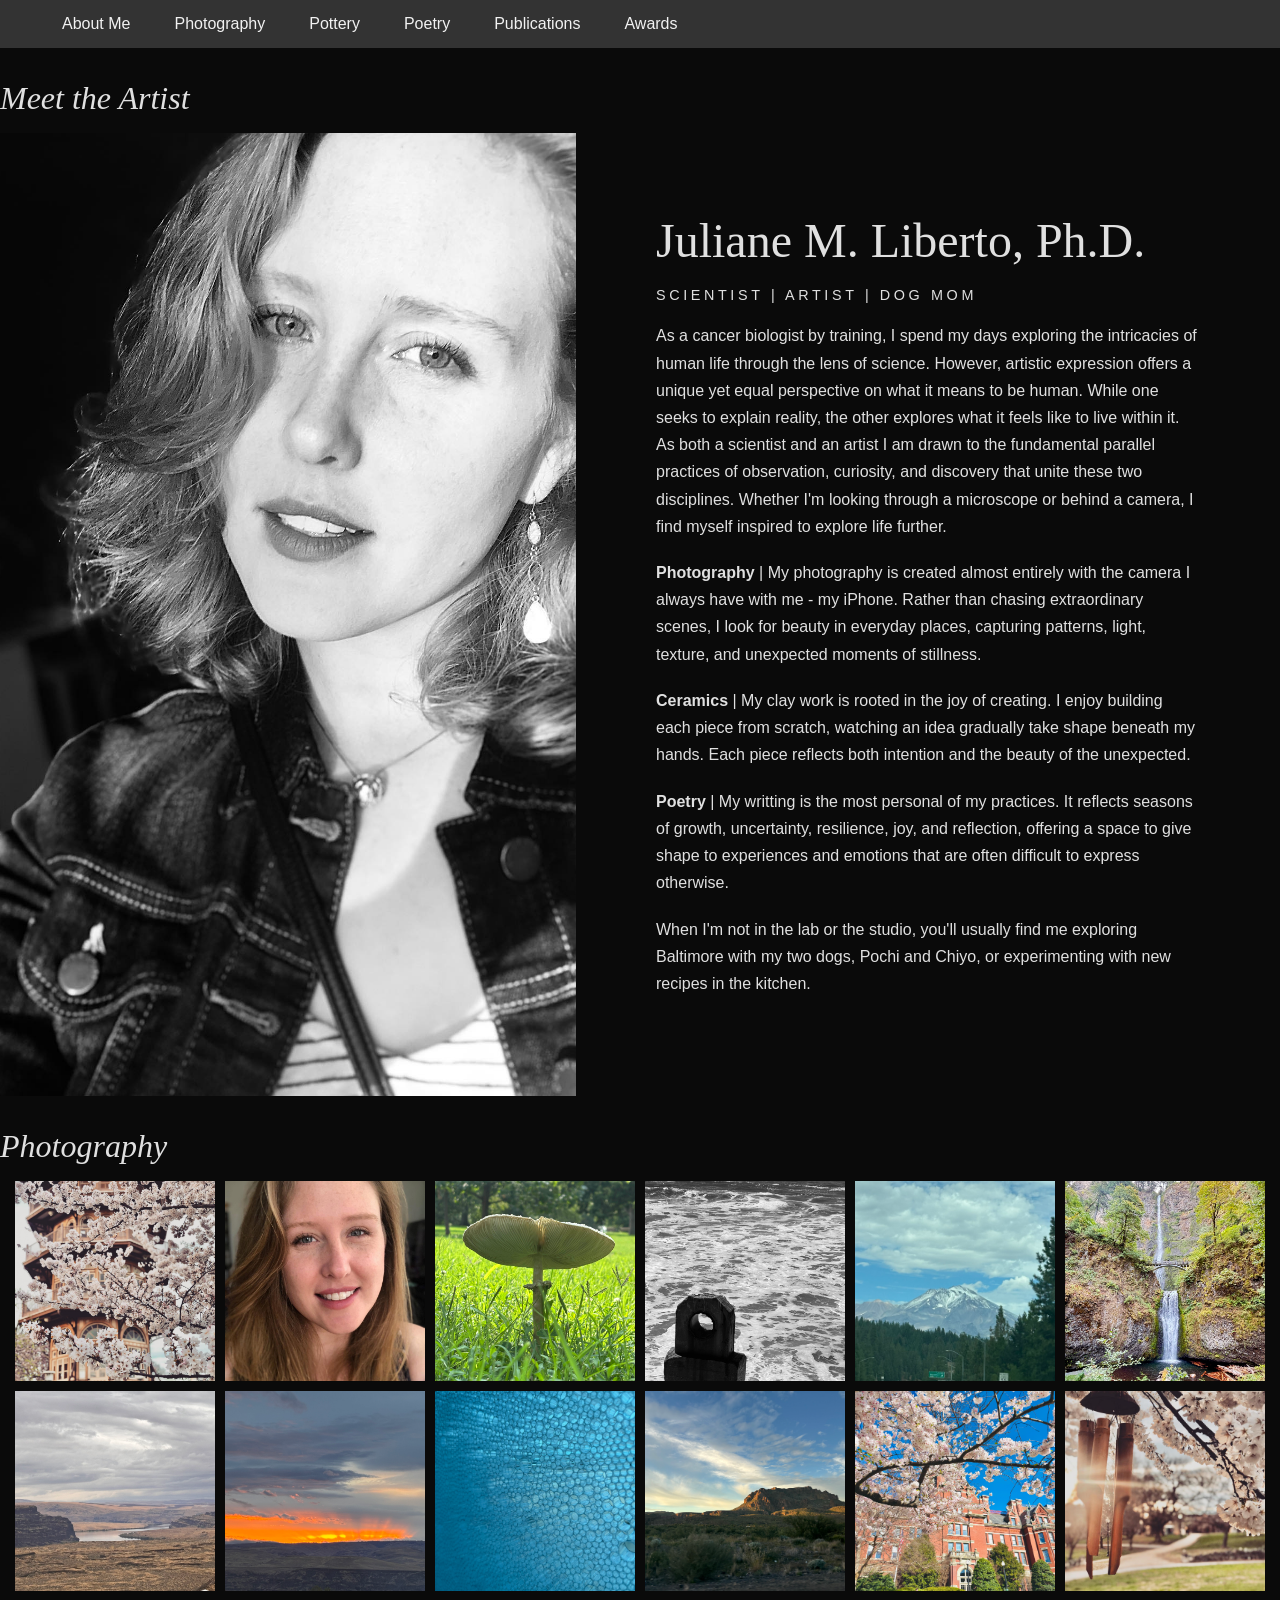
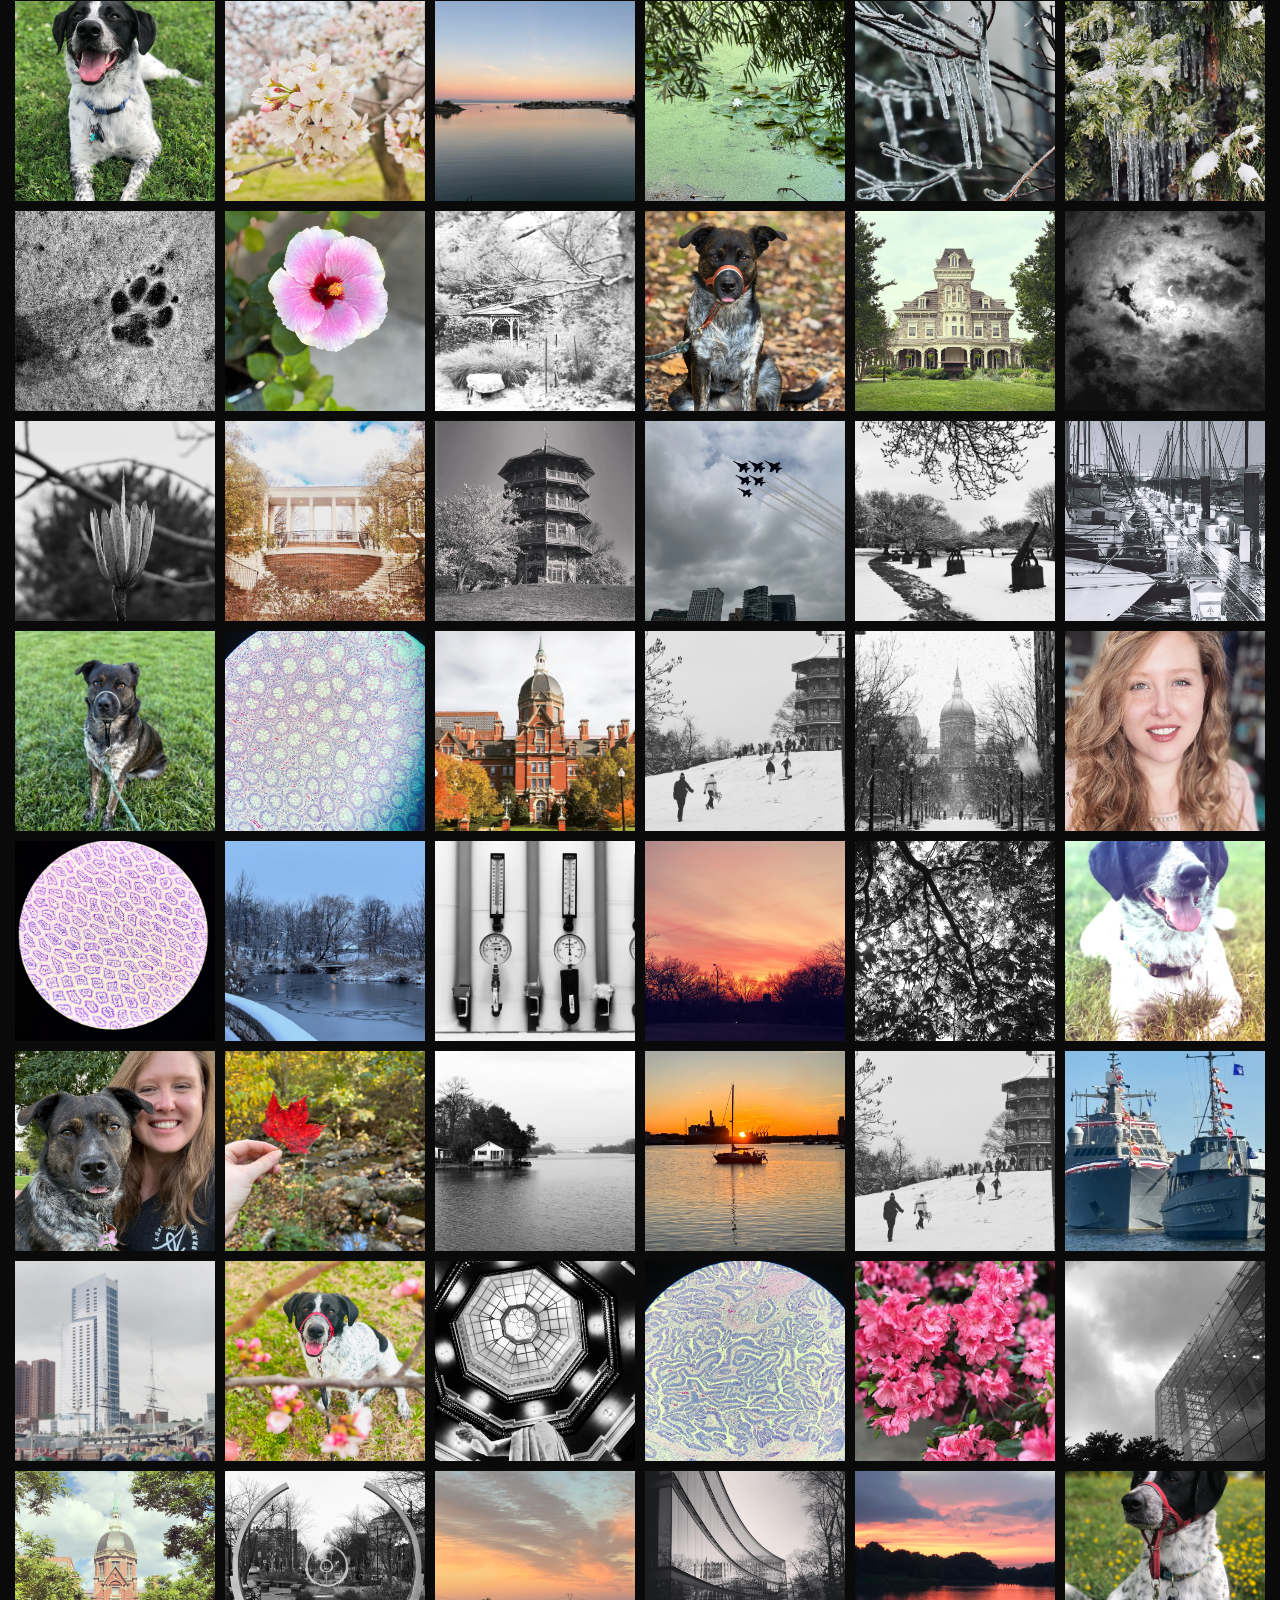
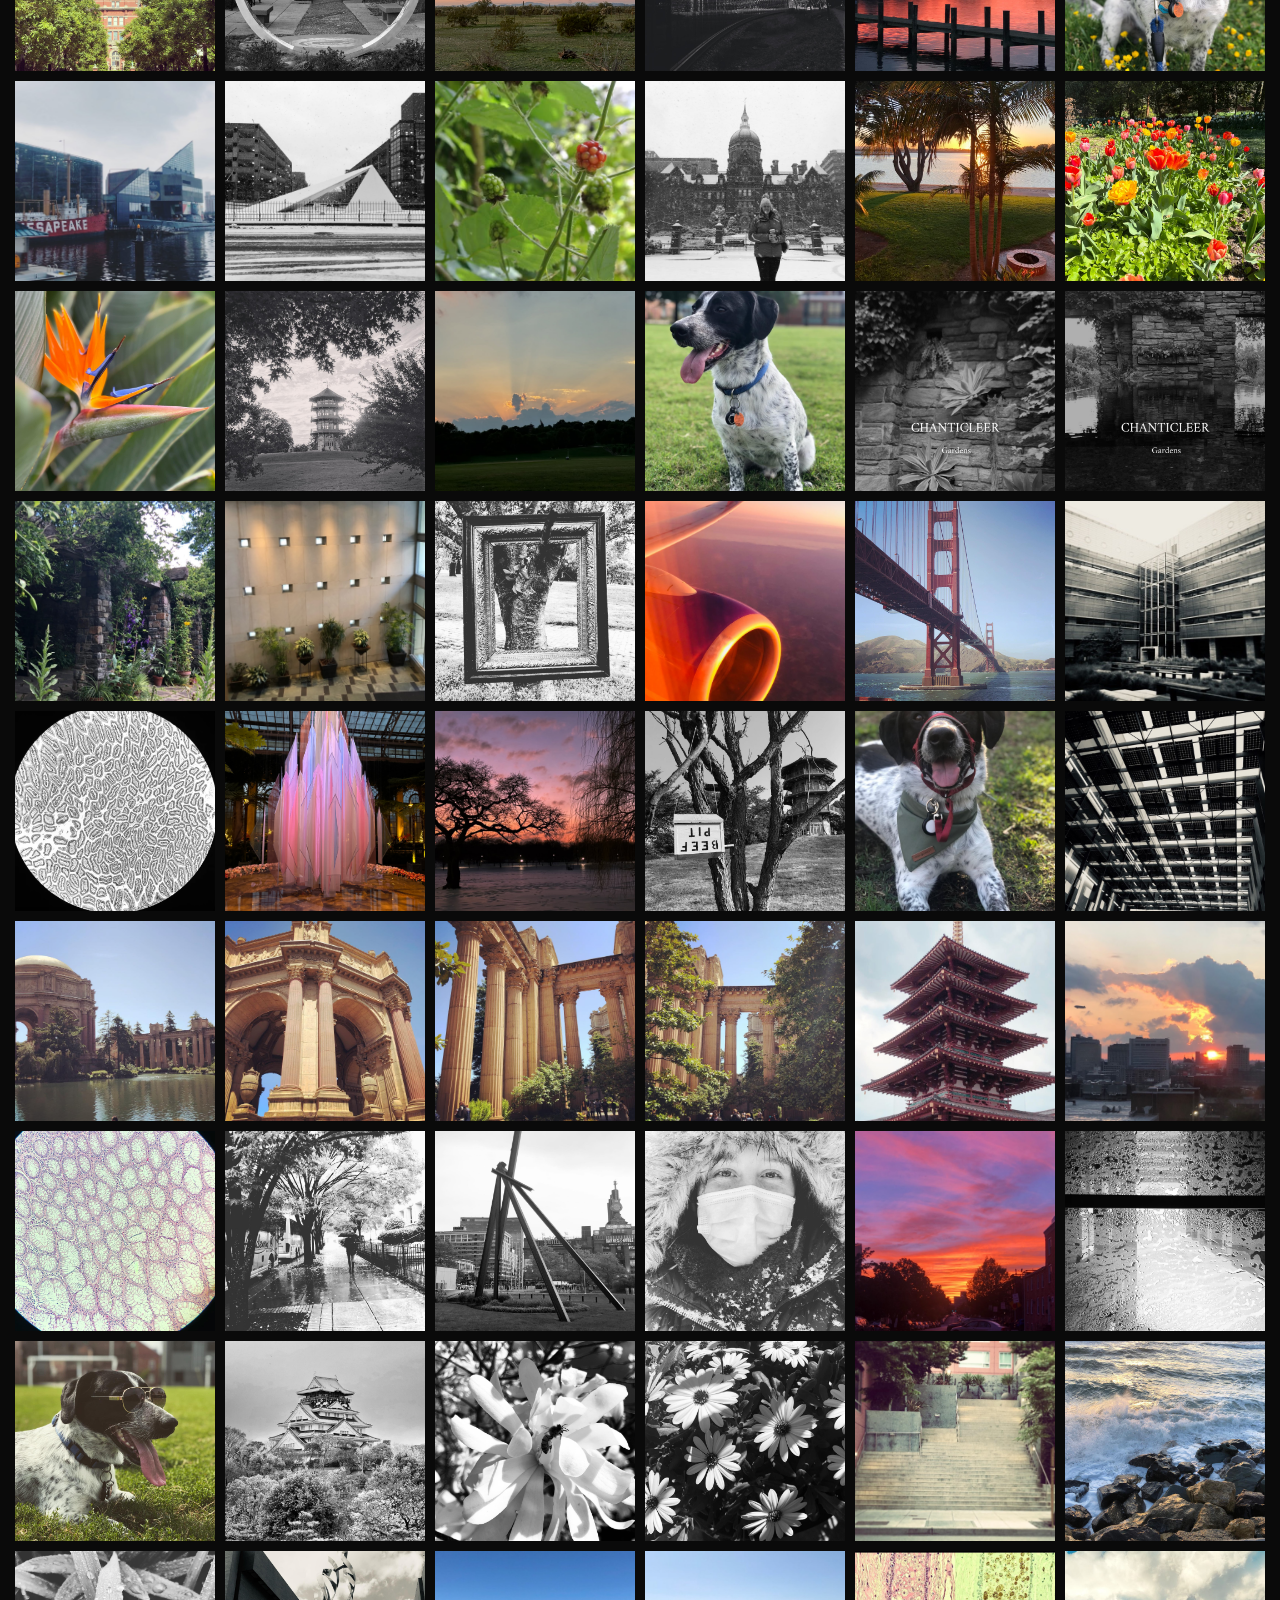
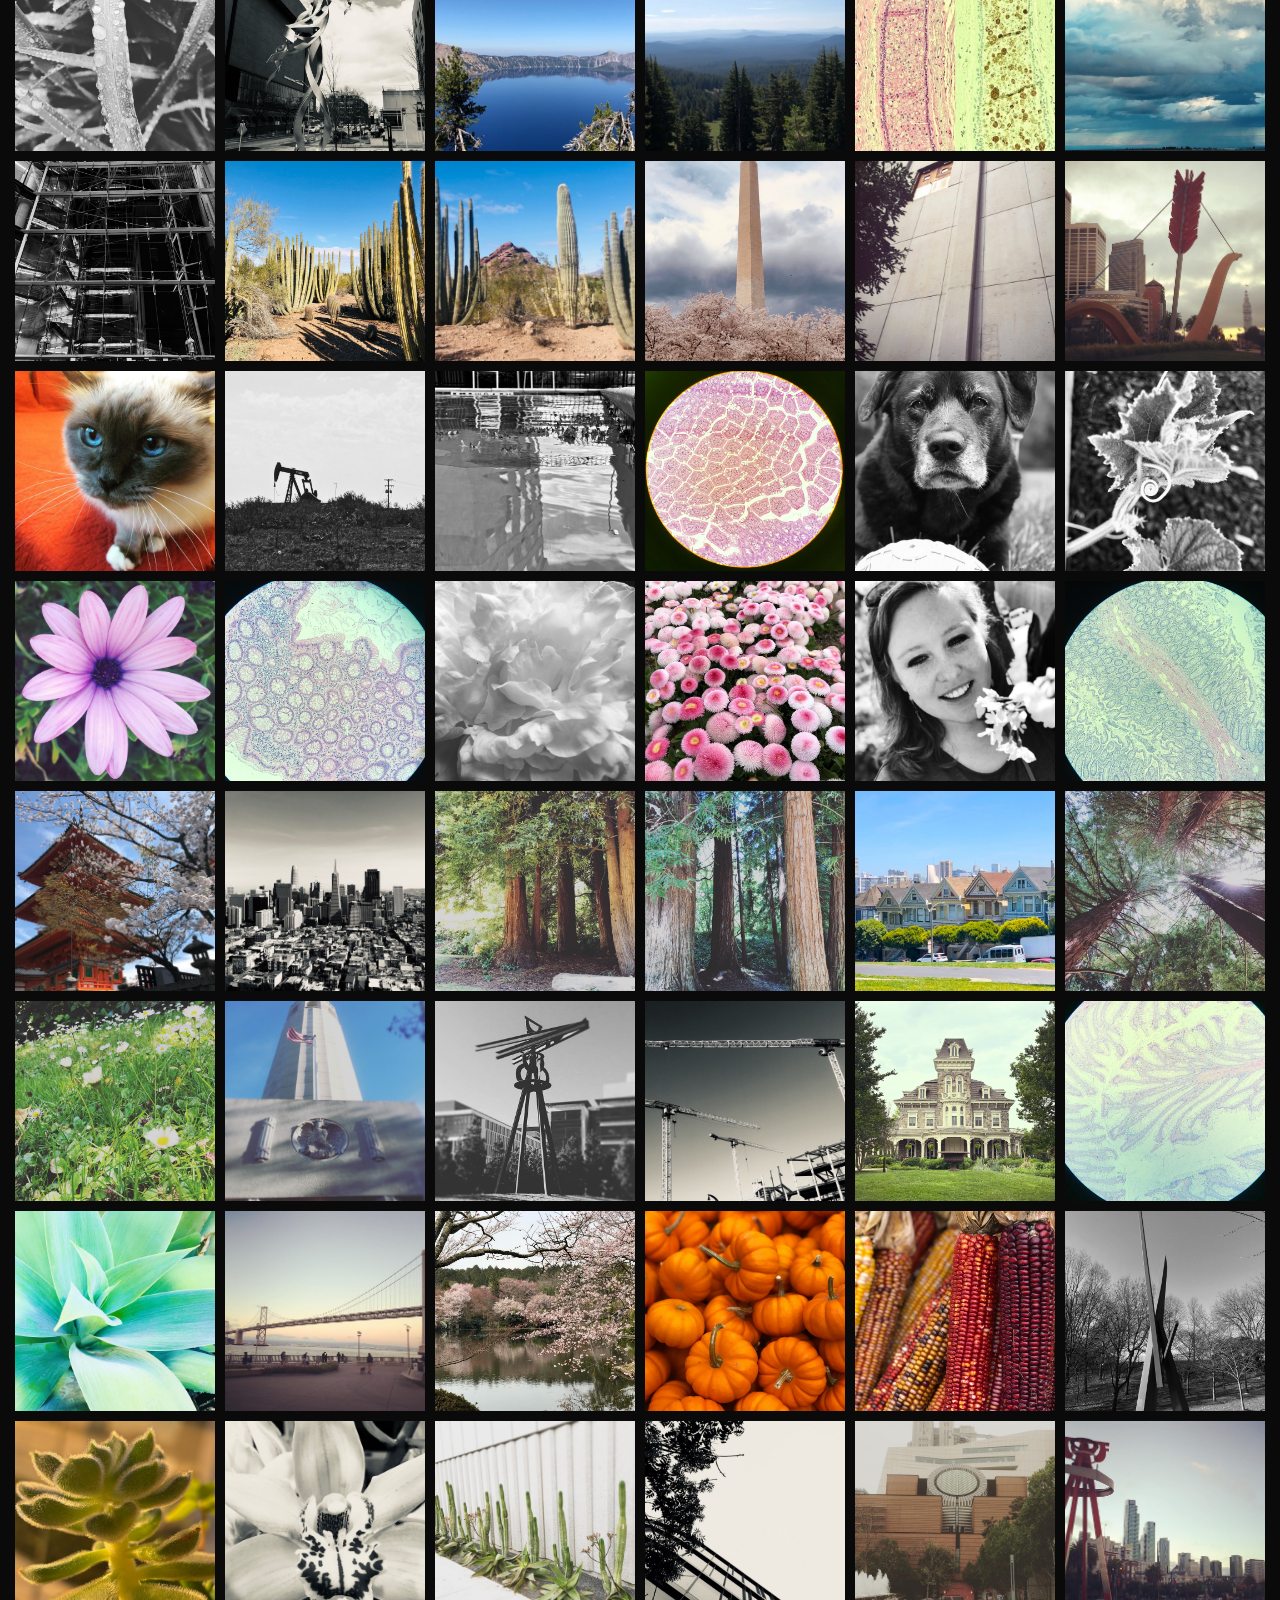
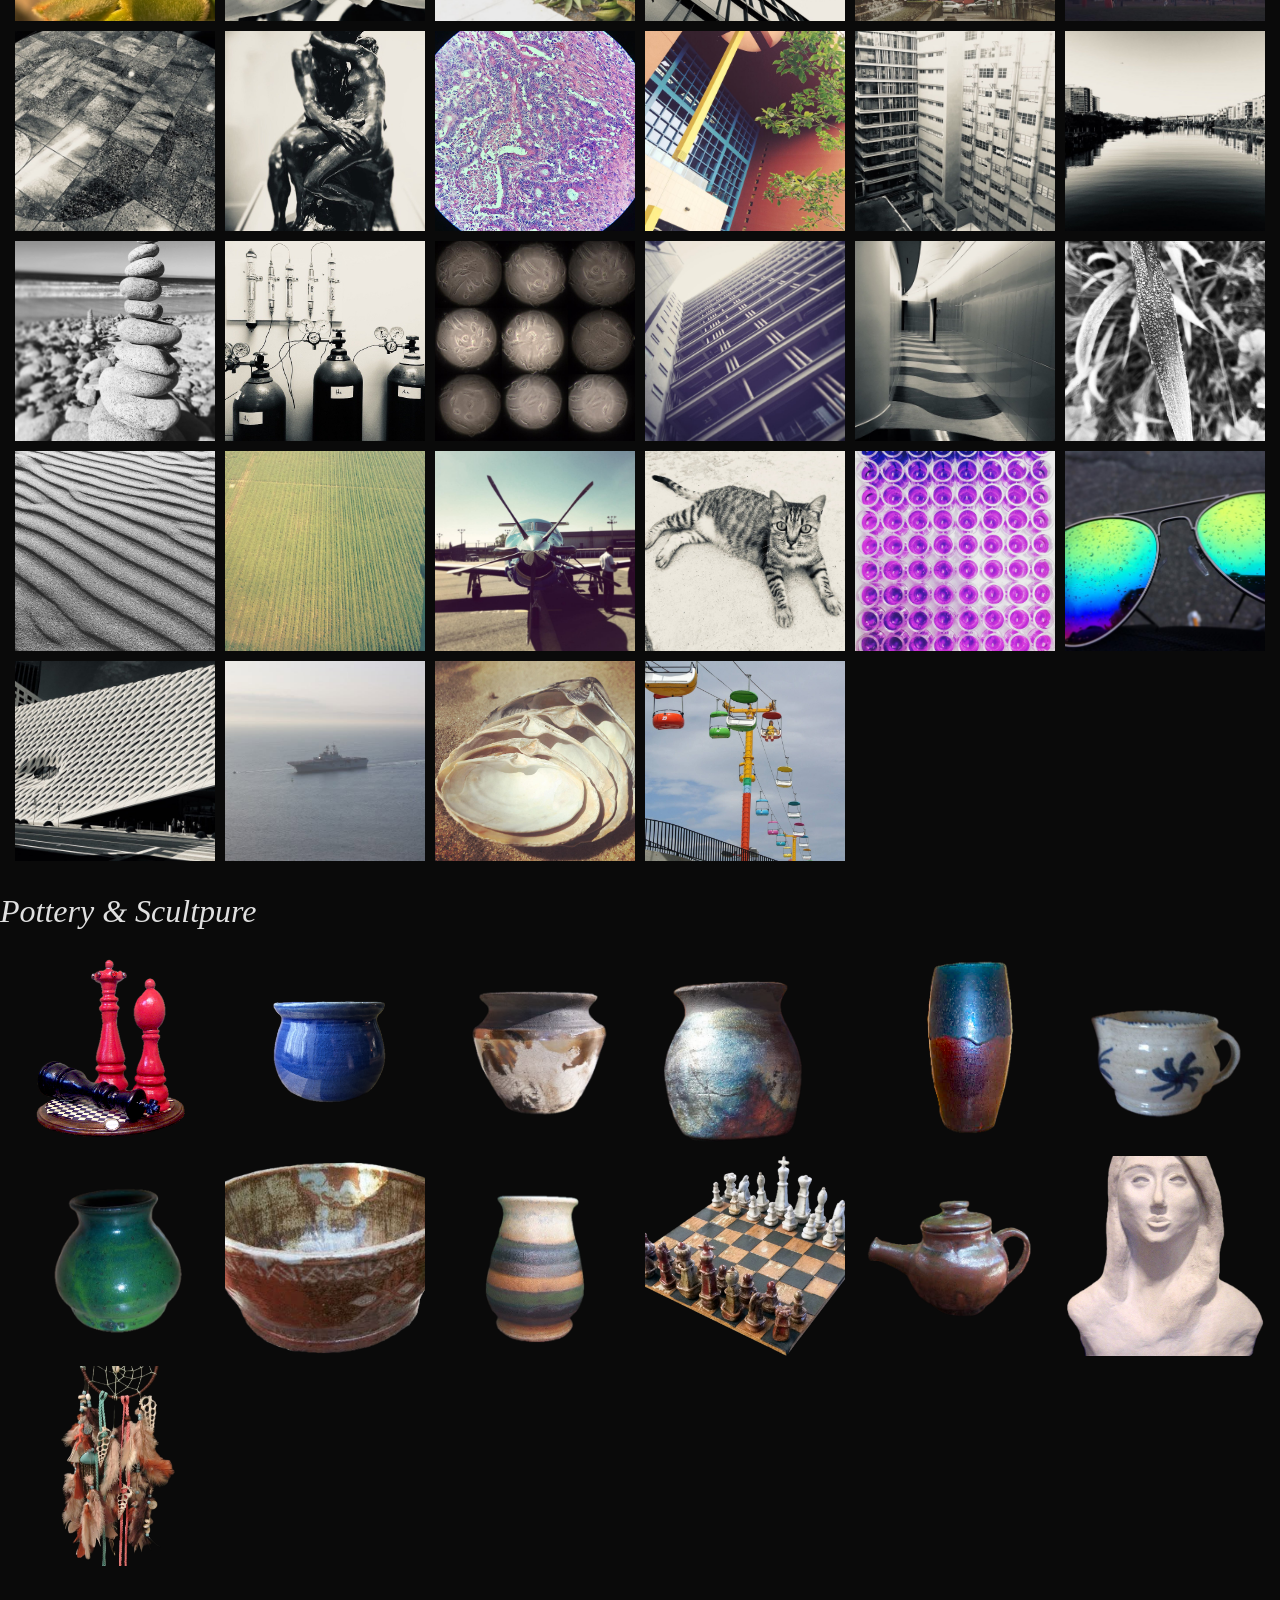
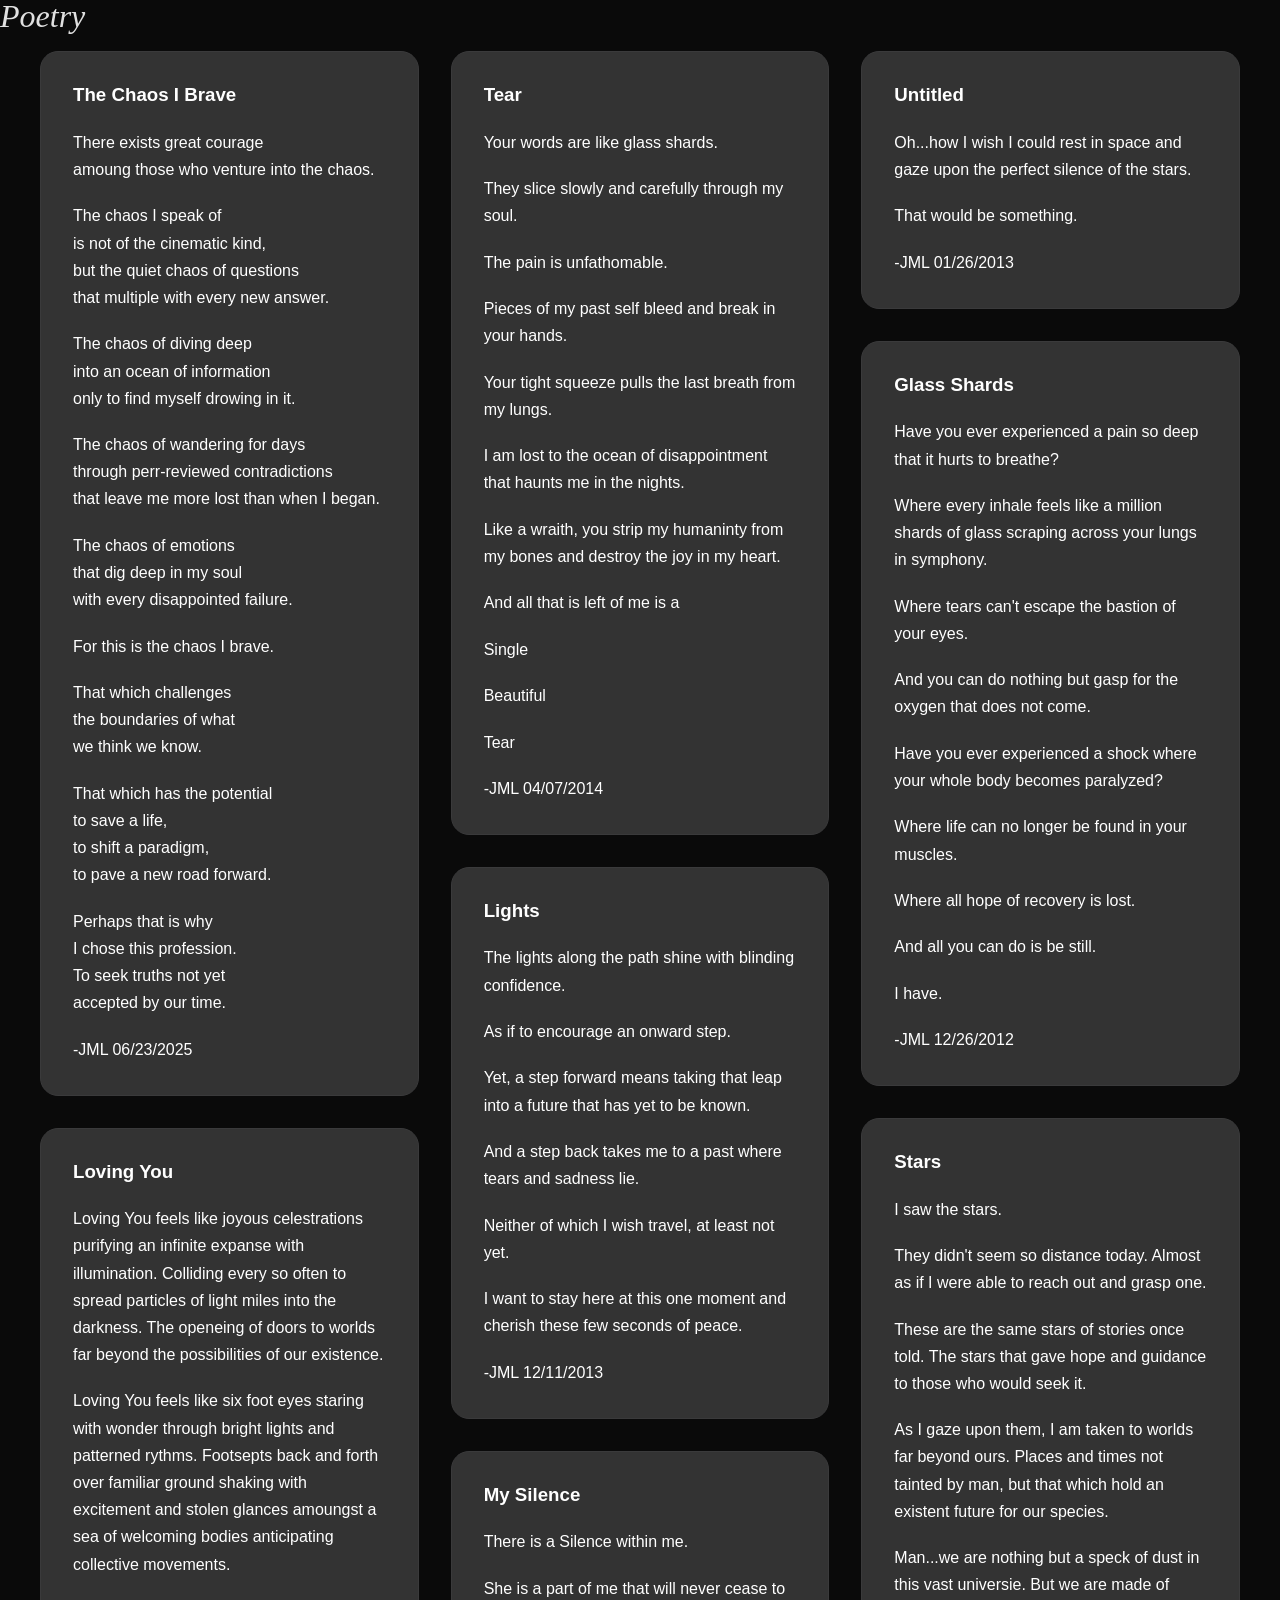
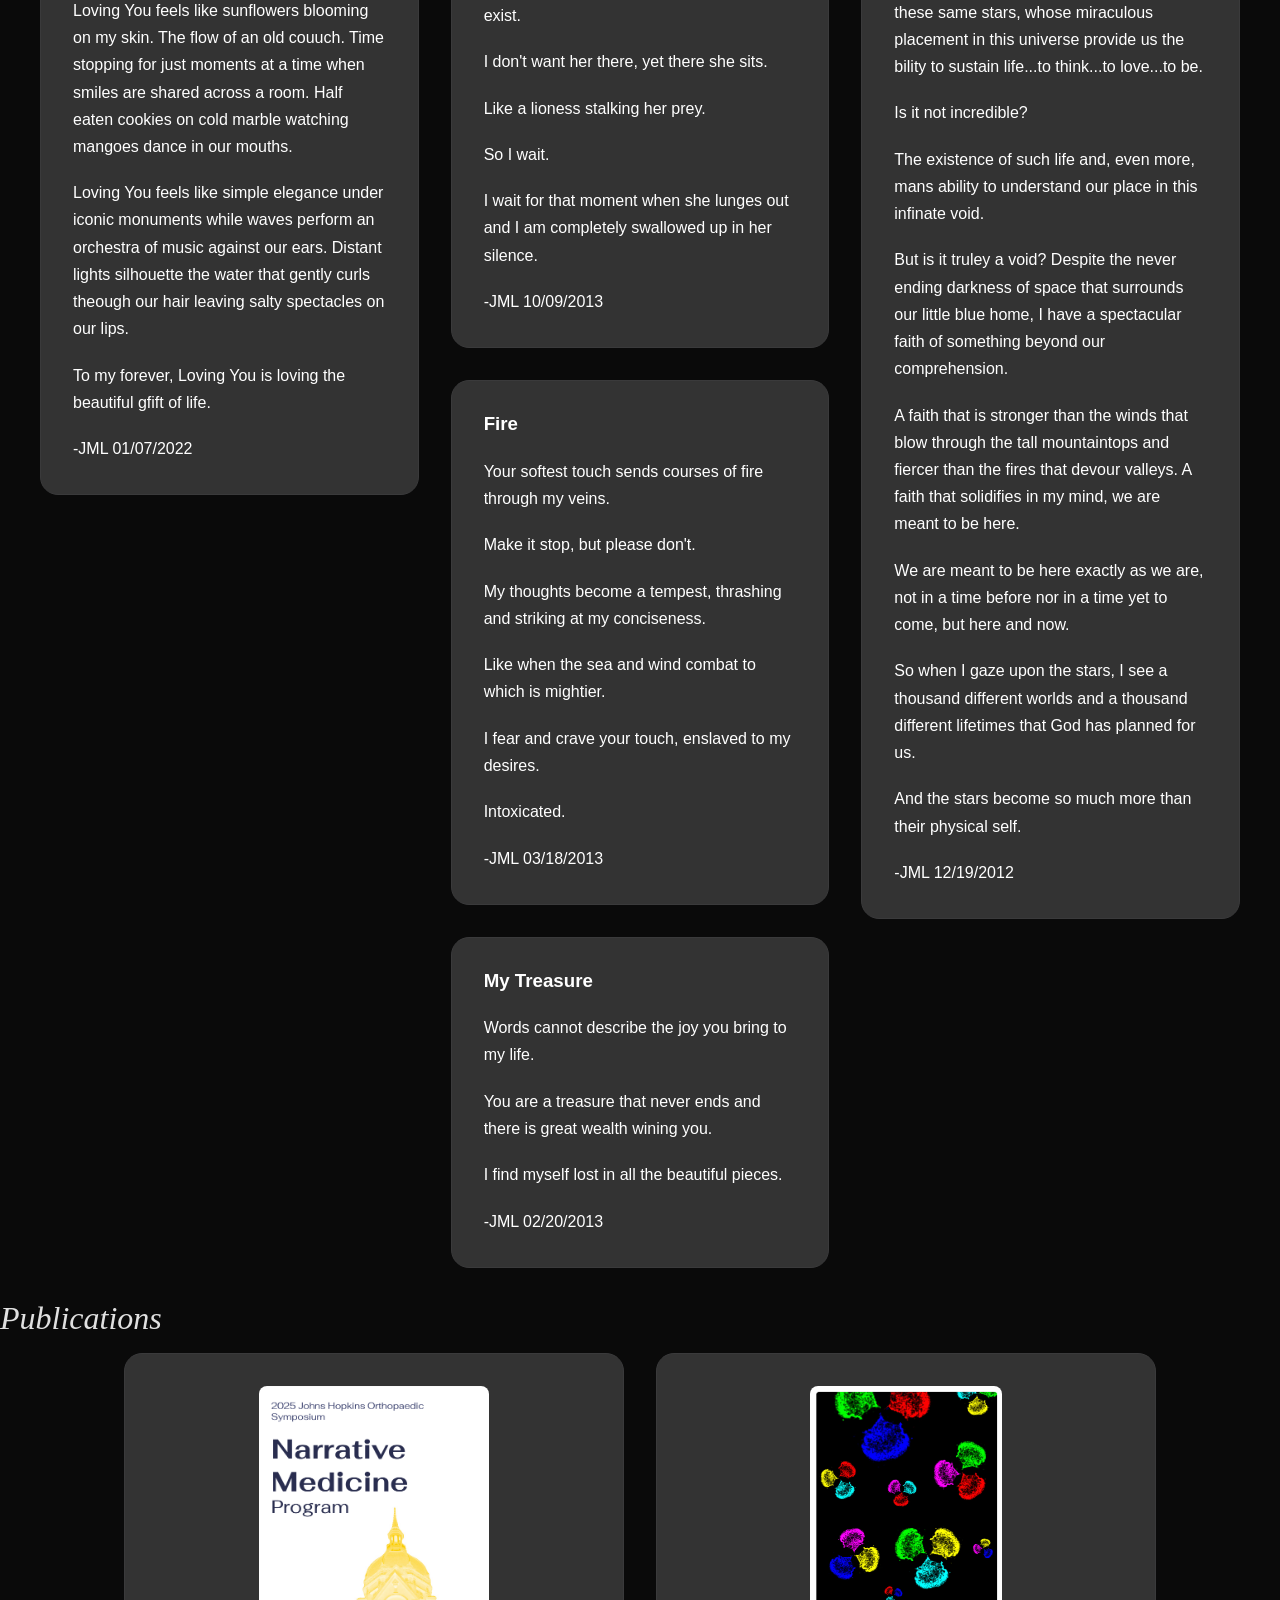
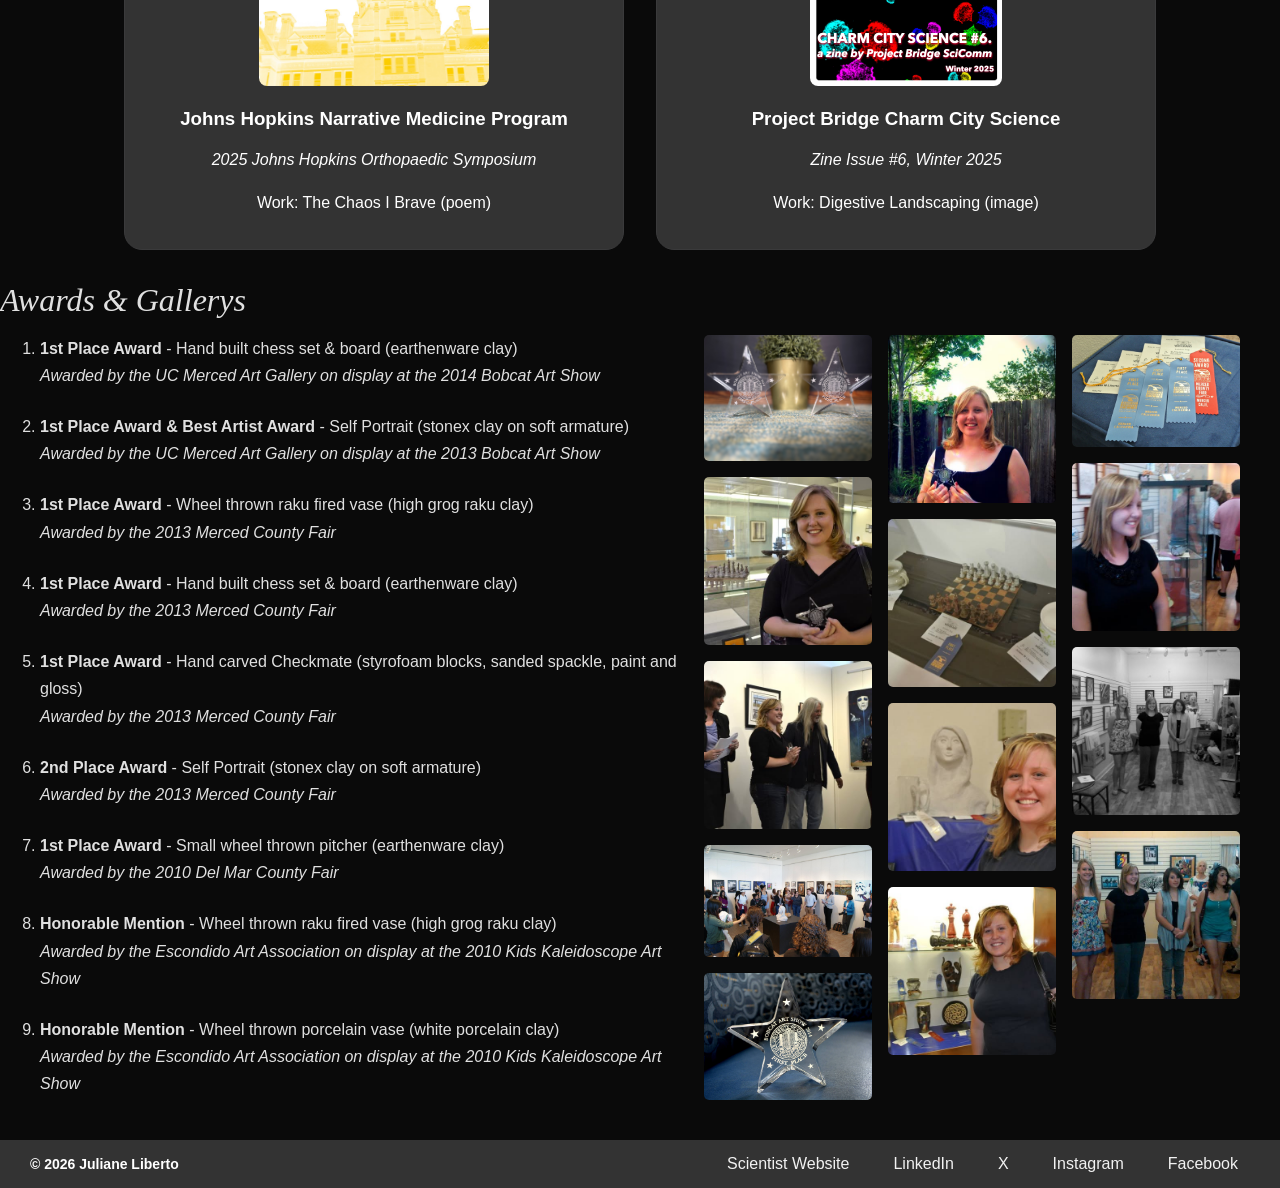
==== commit 9084e08a: "Update art.html" ====
--- a/art.html
+++ b/art.html
@@ -55,8 +55,7 @@
             <img src = "assets/images/IMG_1429.jpg"> <!-- WA_TheGorge -->
             <img src = "assets/images/IMG_1452.jpg"> <!-- WA_TheGorge_Sunset -->
             <img src = "assets/images/IMG_1595.jpg"> <!-- MD_BWIBathroom -->
-            <img src = "assets/images/IMG_8088.jpg"> <!-- AZ_Skyline1 -->
-            <img src = "assets/images/IMG_8092.jpg"> <!-- AZ_Skyline2 -->
+            <img src = "assets/images/IMG_8092.jpg"> <!-- AZ_Skyline -->
             <img src = "assets/images/IMG_4010.jpg"> <!-- MD_JHUBlossoms -->
             <img src = "assets/images/17868440552884797.jpg"> <!-- MD_PPBlossoms1 -->
             <img src = "assets/images/ 1234567891011123.jpg"> <!-- Pochi -->
